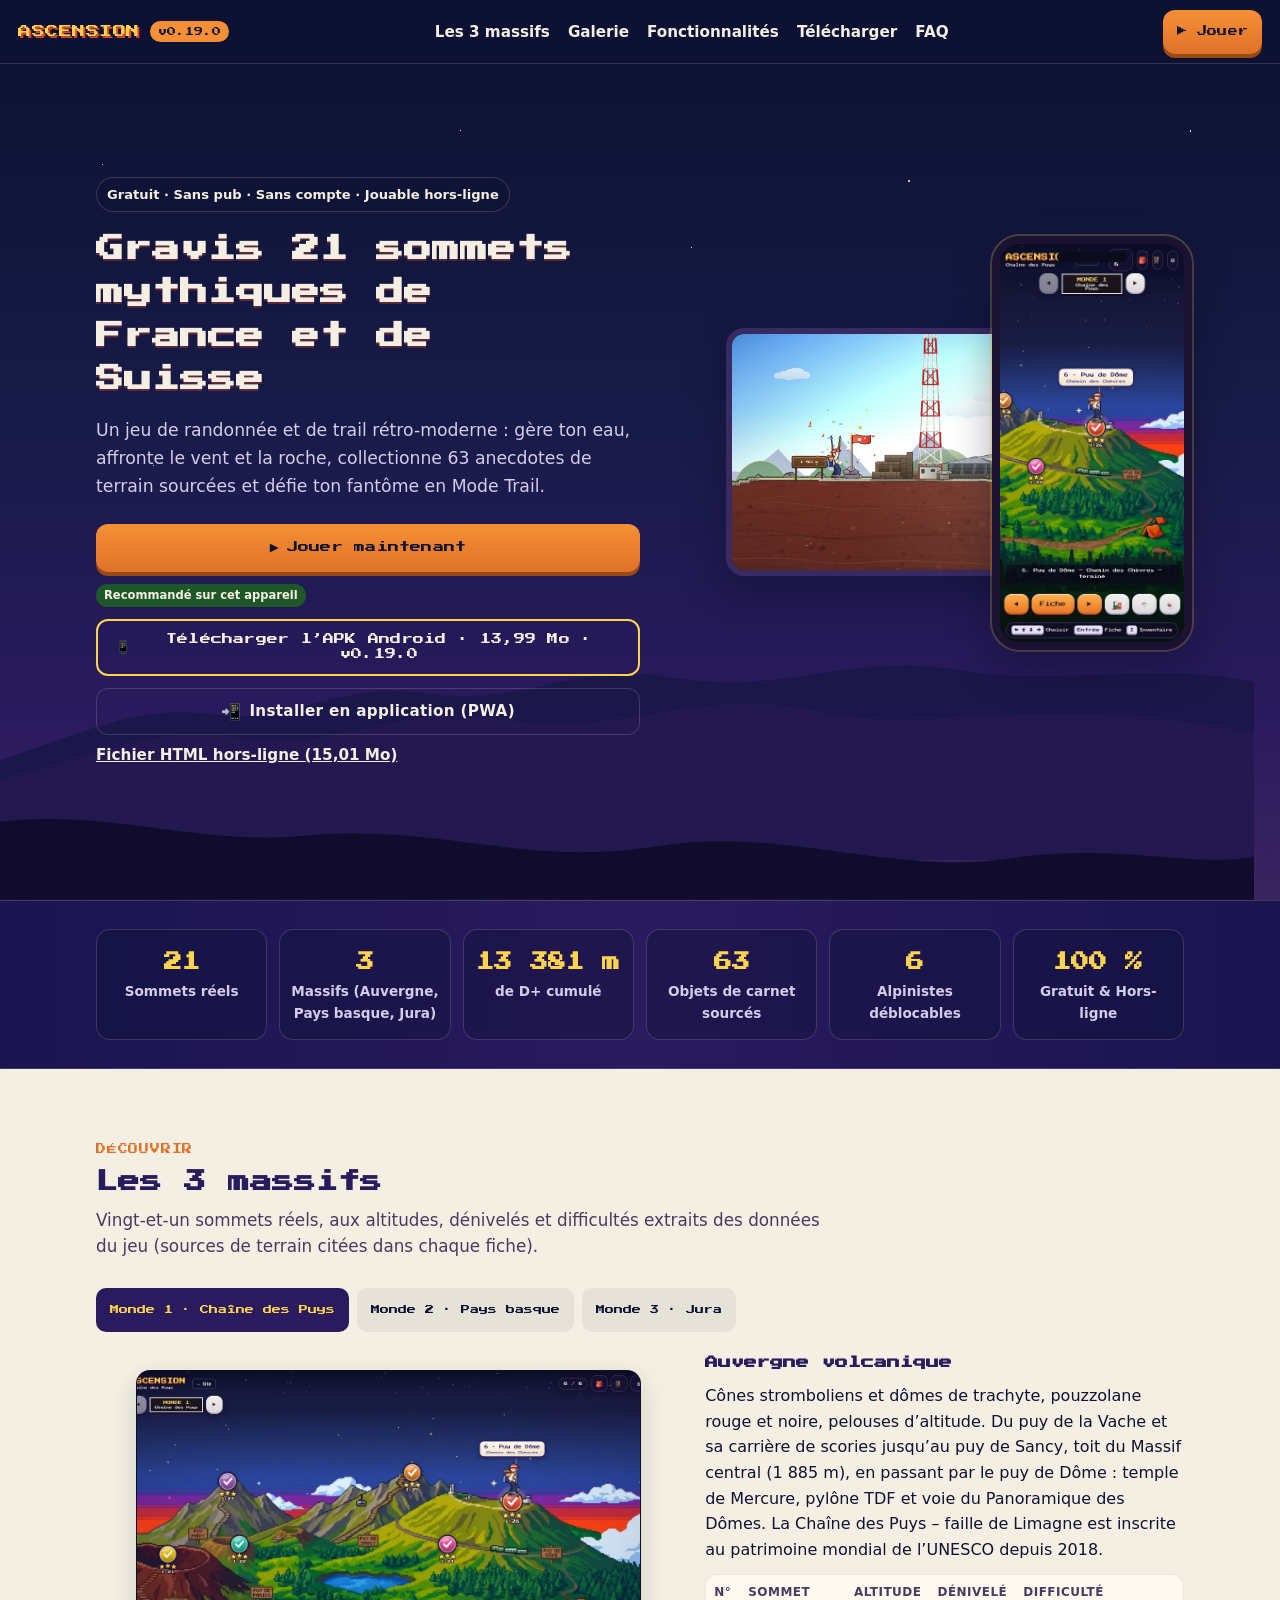
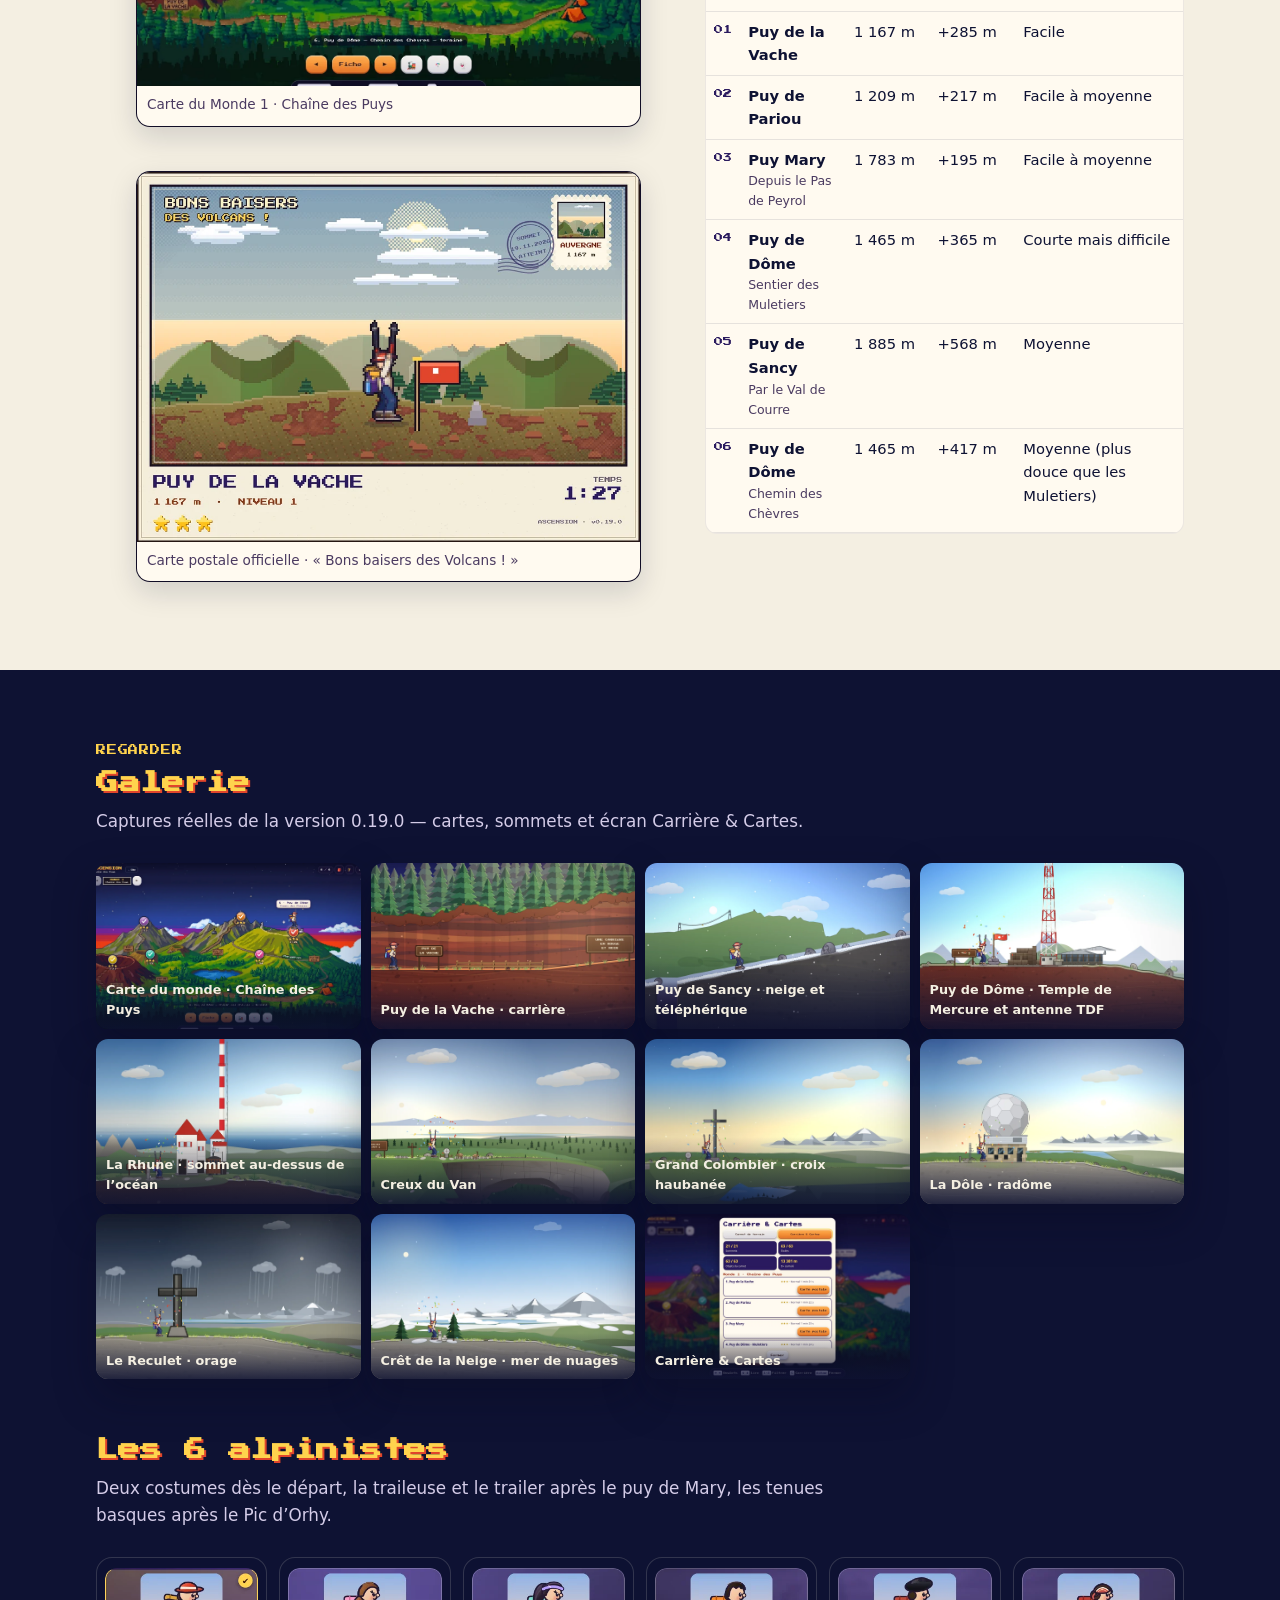
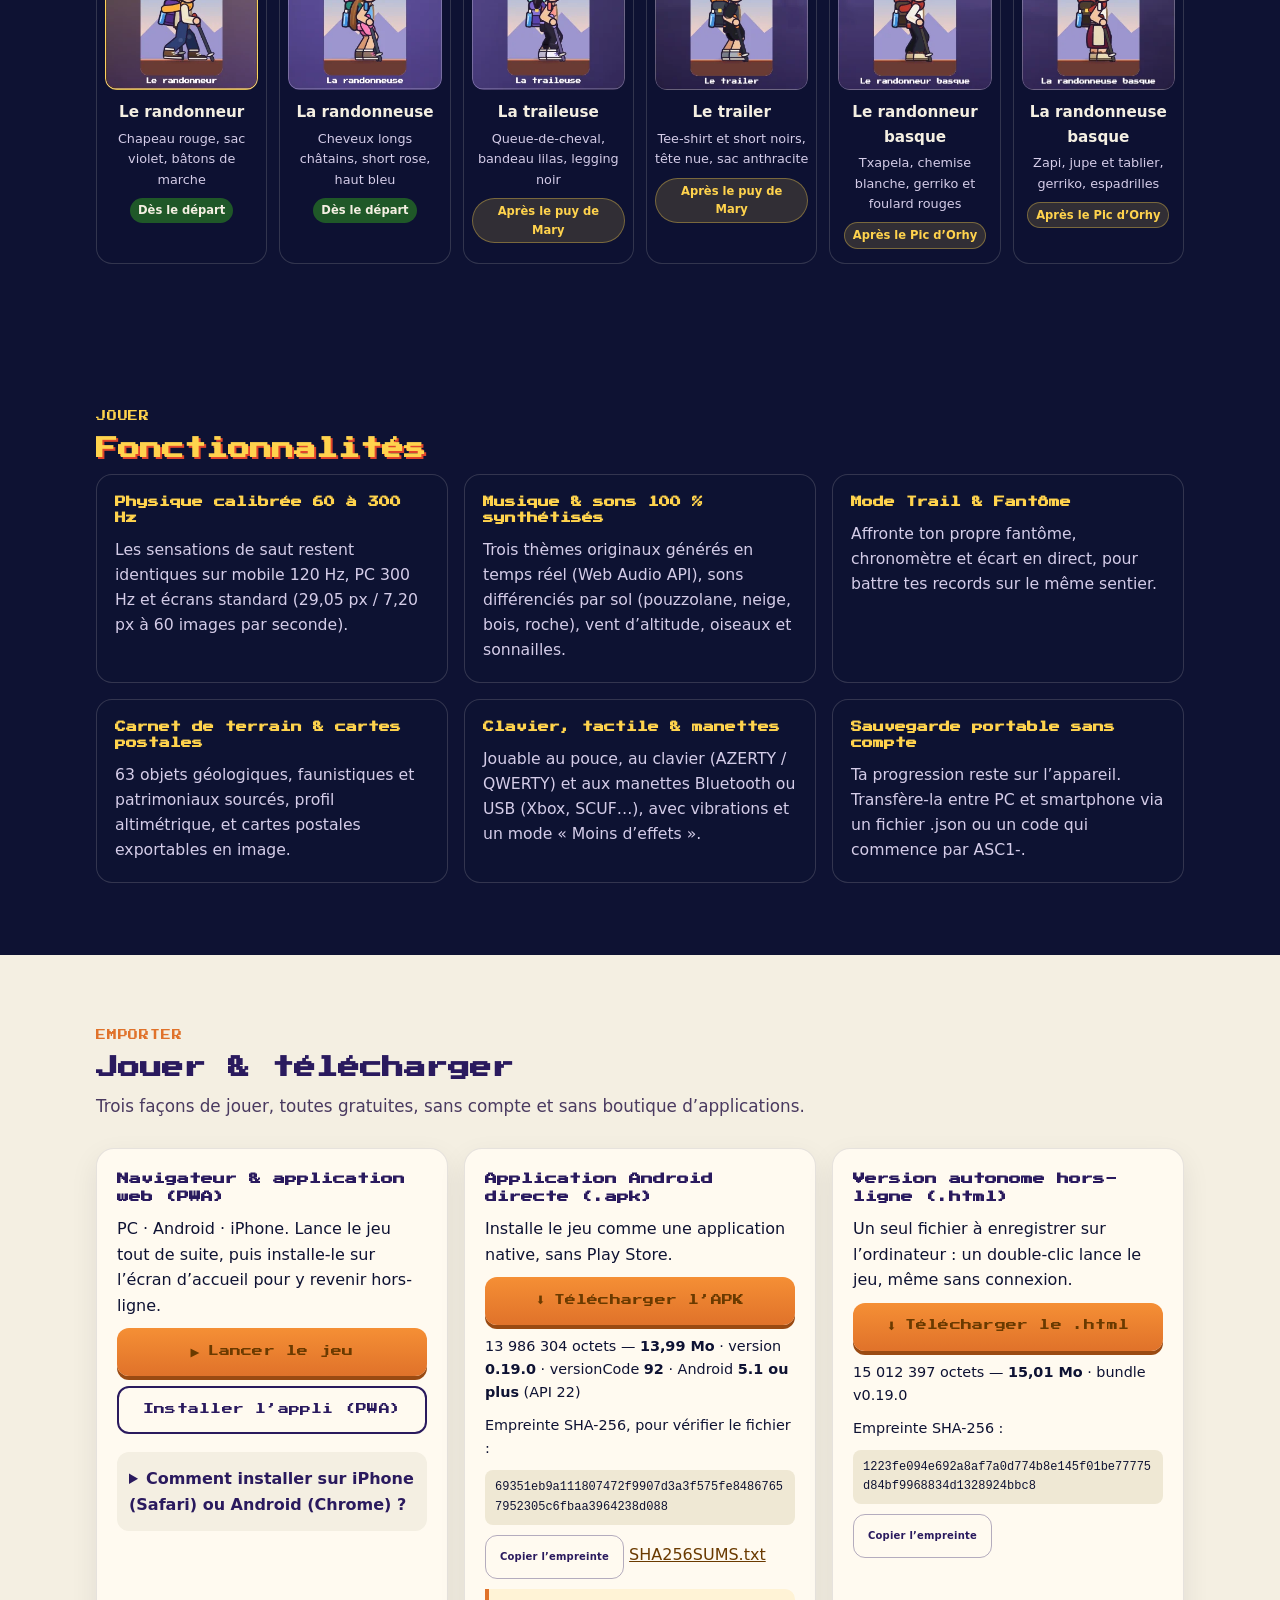
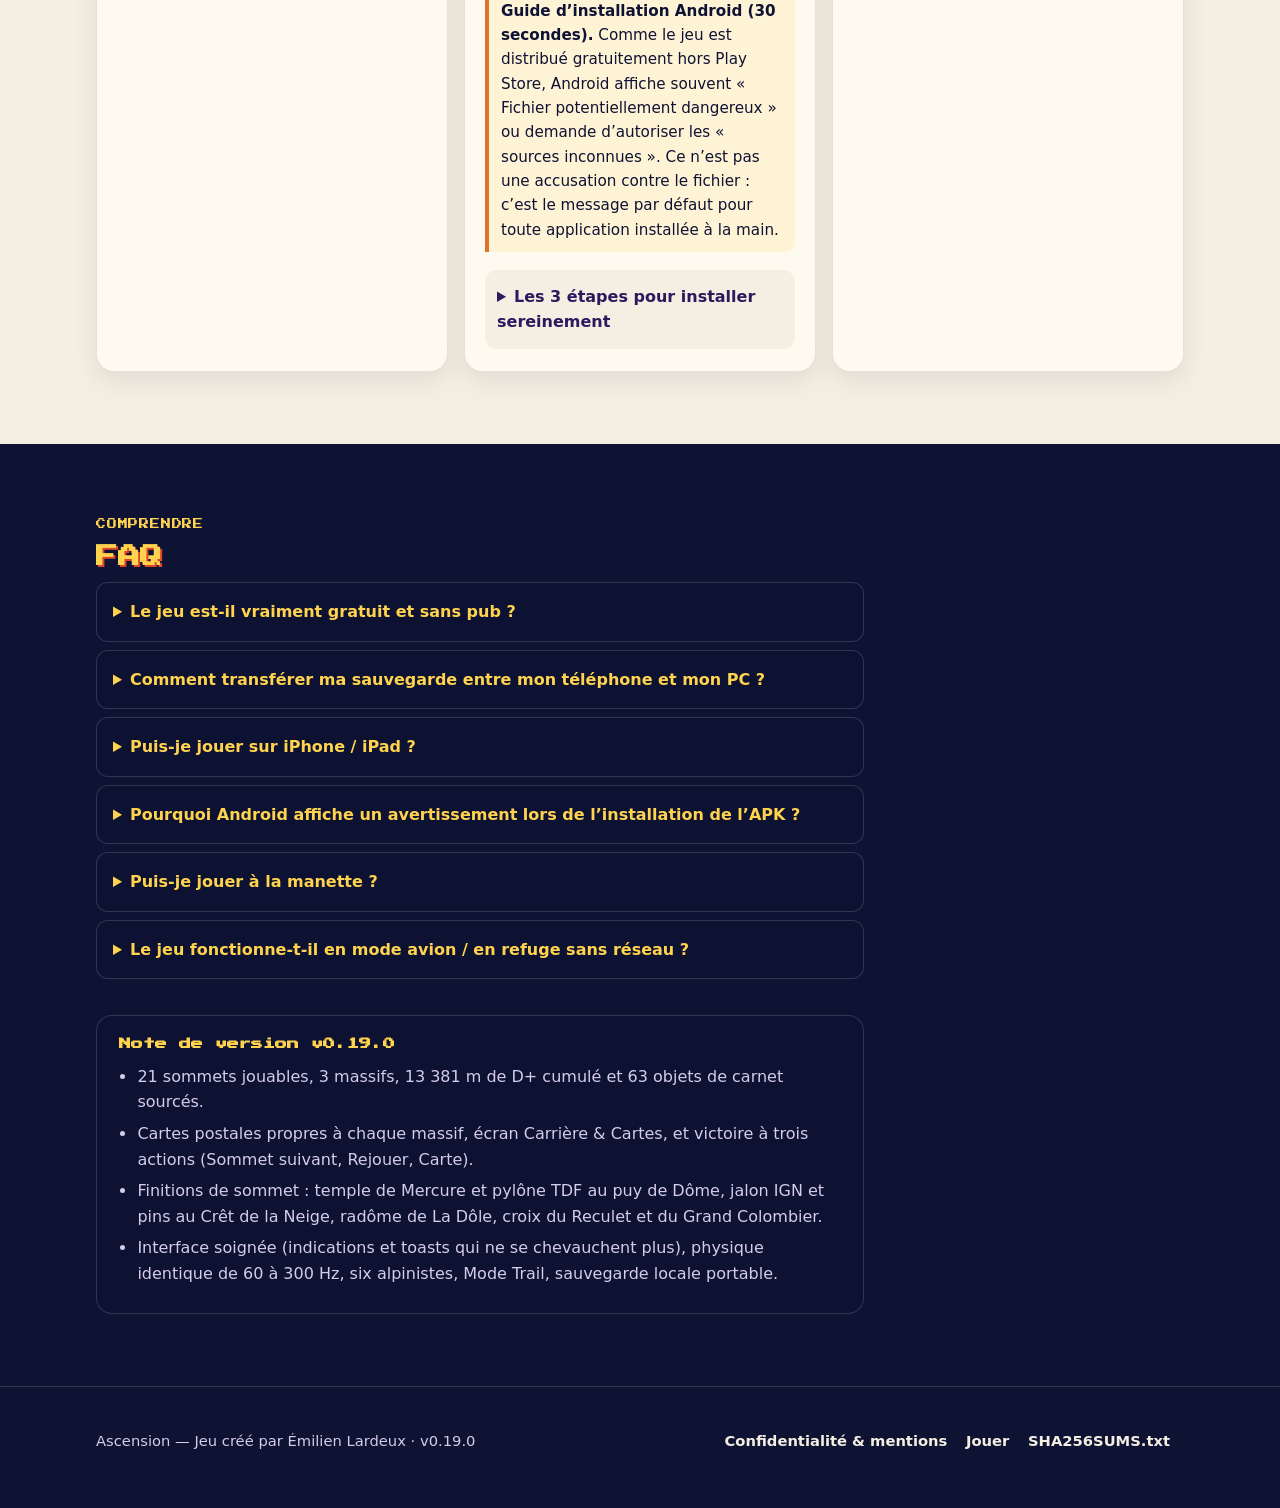
==== index.html @ 5d794a7a "Publication du site officiel d'Ascension v0.19.0. Site statique pour GitHub Pages, avec le jeu jouab" ====
<!DOCTYPE html>
<html lang="fr">
<head>
  <meta charset="utf-8">
  <meta name="viewport" content="width=device-width, initial-scale=1">
  <title>Ascension — Gravis 21 sommets mythiques de France et de Suisse · v0.19.0</title>
  <meta name="description" content="Jeu de randonnée et de trail rétro-moderne, gratuit et sans compte. 21 sommets en Auvergne, au Pays basque et dans le Jura, 63 anecdotes de terrain sourcées. Jouable dans le navigateur, en PWA hors-ligne ou via l’APK Android.">
  <meta name="theme-color" content="#0e1233">
  <meta name="color-scheme" content="dark">
  <link rel="icon" href="./img/icon-192.png" sizes="192x192">
  <link rel="apple-touch-icon" href="./img/apple-touch-icon.png">
  <link rel="manifest" href="./manifest.webmanifest">
  <link rel="canonical" href="https://blood63.github.io/ascension/">
  <link rel="preload" href="./fonts/PressStart2P-Regular.ttf" as="font" type="font/ttf" crossorigin>
  <link rel="stylesheet" href="./css/site.css">
  <meta property="og:type" content="website">
  <meta property="og:title" content="Ascension — 21 sommets mythiques de France et de Suisse">
  <meta property="og:description" content="Jeu de randonnée rétro-moderne, gratuit, sans pub et sans compte. Jouable dans le navigateur, en application hors-ligne ou via l’APK Android.">
  <meta property="og:image" content="https://blood63.github.io/ascension/img/og-cover.png">
  <meta property="og:image:width" content="1200">
  <meta property="og:image:height" content="630">
  <meta property="og:url" content="https://blood63.github.io/ascension/">
  <meta property="og:locale" content="fr_FR">
  <meta name="twitter:card" content="summary_large_image">
  <meta name="twitter:title" content="Ascension — 21 sommets mythiques de France et de Suisse">
  <meta name="twitter:description" content="Jeu de randonnée rétro-moderne, gratuit, sans pub et sans compte.">
  <meta name="twitter:image" content="https://blood63.github.io/ascension/img/og-cover.png">
</head>
<body>
  <a class="skip" href="#contenu">Aller au contenu</a>
  <header class="nav">
    <a class="brand" href="./index.html">
      <span class="brand-logo">ASCENSION</span>
      <span class="ver-pill">v0.19.0</span>
    </a>
    <nav>
      <ul class="nav-links">
        <li><a href="#massifs">Les 3 massifs</a></li>
        <li><a href="#galerie">Galerie</a></li>
        <li><a href="#fonctionnalites">Fonctionnalités</a></li>
        <li><a href="#telecharger">Télécharger</a></li>
        <li><a href="#faq">FAQ</a></li>
      </ul>
    </nav>
    <a class="btn btn-primary btn-sm nav-cta" href="./play/">▶ Jouer</a>
    <button class="nav-toggle" type="button" aria-expanded="false" aria-label="Ouvrir le menu"><span></span></button>
  </header>

  <section class="hero" id="contenu">
    
  <div class="hero-sky" aria-hidden="true">
    <div class="stars"></div>
    <svg class="ridge ridge-far" data-depth="0.12" viewBox="0 0 1200 180" preserveAspectRatio="none" width="1200" height="180"><path fill="currentColor" d="M0,140 C80,120 140,80 220,90 C300,100 340,60 420,70 C520,85 560,40 650,55 C760,75 820,30 930,50 C1020,64 1100,40 1200,60 L1200,180 L0,180 Z"/></svg>
    <svg class="ridge ridge-mid" data-depth="0.22" viewBox="0 0 1200 200" preserveAspectRatio="none" width="1200" height="200"><path fill="currentColor" d="M0,130 C100,110 160,70 250,85 C340,100 400,50 500,68 C600,86 680,36 790,60 C900,84 980,40 1200,80 L1200,200 L0,200 Z"/></svg>
    <svg class="ridge ridge-near" data-depth="0.35" viewBox="0 0 1200 160" preserveAspectRatio="none" width="1200" height="160"><path fill="currentColor" d="M0,90 C120,70 200,110 310,100 C430,88 520,130 640,110 C760,90 860,140 980,120 C1080,108 1140,130 1200,120 L1200,160 L0,160 Z"/></svg>
  </div>
    <div class="wrap">
      <div class="hero-copy">
        <p class="badge-row"><span class="badge">Gratuit · Sans pub · Sans compte · Jouable hors-ligne</span></p>
        <h1>Gravis 21 sommets mythiques de France et de Suisse</h1>
        <p class="sub">Un jeu de randonnée et de trail rétro-moderne : gère ton eau, affronte le vent et la roche, collectionne 63 anecdotes de terrain sourcées et défie ton fantôme en Mode Trail.</p>
        <div class="hero-actions">
          <a class="btn btn-primary" href="./play/"><span class="ico">▶</span> Jouer maintenant</a>
          <p class="rec-line" data-rec="desktop" hidden><span class="rec-badge">Recommandé sur cet appareil</span></p>
          <p class="rec-line" data-rec="ios" hidden><span class="rec-badge">Recommandé sur cet appareil</span></p>
          <a class="btn btn-secondary" href="./downloads/Ascension-v0.19.0.apk"><span class="ico">📱</span> Télécharger l’APK Android · 13,99 Mo · v0.19.0</a>
          <p class="rec-line" data-rec="android" hidden><span class="rec-badge">Recommandé sur cet appareil</span></p>
          <div class="hero-tertiary">
            <button class="btn btn-ghost" type="button" data-install><span class="ico">📲</span> Installer en application (PWA)</button>
            <a href="./downloads/Ascension-v0.19.0-offline.html">Fichier HTML hors-ligne (15,01 Mo)</a>
          </div>
        </div>
      </div>
      <div class="hero-visual">
        <figure class="desk-frame">
          <img src="./img/hero-desktop.webp" width="1280" height="744" alt="Sommet du puy de Dôme dans le jeu : temple de Mercure, pylône TDF et randonneur au drapeau">
        </figure>
        <div class="phone-frame">
          <span class="phone-notch" aria-hidden="true"></span>
          <img src="./img/hero-phone.webp" width="780" height="1688" alt="Carte du Monde 1 sur téléphone, puy de Dôme et Panoramique des Dômes">
        </div>
      </div>
    </div>
  </section>

  <section class="stats" aria-label="Chiffres clés">
    <div class="wrap stats-grid">
      <div class="stat"><b>21</b><span>Sommets réels</span></div>
      <div class="stat"><b>3</b><span>Massifs (Auvergne, Pays basque, Jura)</span></div>
      <div class="stat"><b>13 381 m</b><span>de D+ cumulé</span></div>
      <div class="stat"><b>63</b><span>Objets de carnet sourcés</span></div>
      <div class="stat"><b>6</b><span>Alpinistes déblocables</span></div>
      <div class="stat"><b>100 %</b><span>Gratuit &amp; Hors-ligne</span></div>
    </div>
  </section>

  <section class="section paper" id="massifs">
    <div class="wrap">
      <p class="section-kicker">Découvrir</p>
      <h2>Les 3 massifs</h2>
      <p class="lead">Vingt-et-un sommets réels, aux altitudes, dénivelés et difficultés extraits des données du jeu (sources de terrain citées dans chaque fiche).</p>
      <div data-tabs>
        <div class="tabs" role="tablist" aria-label="Les trois massifs">
          <button class="tab" type="button" role="tab" id="tab-w1" aria-controls="panel-w1" aria-selected="true" tabindex="0">Monde 1 · Chaîne des Puys</button><button class="tab" type="button" role="tab" id="tab-w2" aria-controls="panel-w2" aria-selected="false" tabindex="-1">Monde 2 · Pays basque</button><button class="tab" type="button" role="tab" id="tab-w3" aria-controls="panel-w3" aria-selected="false" tabindex="-1">Monde 3 · Jura</button>
        </div>
        
    <div class="tab-panel" role="tabpanel" id="panel-w1" aria-labelledby="tab-w1">
      <div class="massif">
        <div class="massif-shots">
          <figure class="shot">
            <img src="img/world1-shot.webp" width="1280" height="764" alt="Carte du Monde 1 — Chaîne des Puys, avec le puy de Dôme, le Sancy et le Panoramique des Dômes" loading="eager">
            <figcaption>Carte du Monde 1 · Chaîne des Puys</figcaption>
          </figure>
          <figure class="shot pc">
            <img src="img/pc-w1.webp" width="900" height="662" alt="Carte postale officielle : Bons baisers des Volcans ! — Puy de la Vache, 1 167 m" loading="eager">
            <figcaption>Carte postale officielle · « Bons baisers des Volcans ! »</figcaption>
          </figure>
        </div>
        <div class="massif-copy">
          <h3>Auvergne volcanique</h3>
          <p>Cônes stromboliens et dômes de trachyte, pouzzolane rouge et noire, pelouses d’altitude. Du puy de la Vache et sa carrière de scories jusqu’au puy de Sancy, toit du Massif central (1 885 m), en passant par le puy de Dôme : temple de Mercure, pylône TDF et voie du Panoramique des Dômes. La Chaîne des Puys – faille de Limagne est inscrite au patrimoine mondial de l’UNESCO depuis 2018.</p>
          <div class="table-wrap">
            <table class="summits">
              <thead><tr><th>N°</th><th>Sommet</th><th>Altitude</th><th>Dénivelé</th><th>Difficulté</th></tr></thead>
              <tbody>
                <tr><td class="num">01</td><td><span class="name">Puy de la Vache</span></td><td class="numv">1 167 m</td><td class="numv">+285 m</td><td>Facile</td></tr>
<tr><td class="num">02</td><td><span class="name">Puy de Pariou</span></td><td class="numv">1 209 m</td><td class="numv">+217 m</td><td>Facile à moyenne</td></tr>
<tr><td class="num">03</td><td><span class="name">Puy Mary</span><span class="route">Depuis le Pas de Peyrol</span></td><td class="numv">1 783 m</td><td class="numv">+195 m</td><td>Facile à moyenne</td></tr>
<tr><td class="num">04</td><td><span class="name">Puy de Dôme</span><span class="route">Sentier des Muletiers</span></td><td class="numv">1 465 m</td><td class="numv">+365 m</td><td>Courte mais difficile</td></tr>
<tr><td class="num">05</td><td><span class="name">Puy de Sancy</span><span class="route">Par le Val de Courre</span></td><td class="numv">1 885 m</td><td class="numv">+568 m</td><td>Moyenne</td></tr>
<tr><td class="num">06</td><td><span class="name">Puy de Dôme</span><span class="route">Chemin des Chèvres</span></td><td class="numv">1 465 m</td><td class="numv">+417 m</td><td>Moyenne (plus douce que les Muletiers)</td></tr>
              </tbody>
            </table>
          </div>
        </div>
      </div>
    </div>
    <div class="tab-panel" role="tabpanel" id="panel-w2" aria-labelledby="tab-w2" hidden>
      <div class="massif">
        <div class="massif-shots">
          <figure class="shot">
            <img src="img/world2-shot.webp" width="1280" height="764" alt="Carte du Monde 2 — Pays basque, avec le train à crémaillère de La Rhune" loading="eager">
            <figcaption>Carte du Monde 2 · Pays basque (train de La Rhune)</figcaption>
          </figure>
          <figure class="shot pc">
            <img src="img/pc-w2.webp" width="900" height="662" alt="Carte postale officielle du Pays basque — La Rhune" loading="eager">
            <figcaption>Carte postale officielle · « Bons baisers du Pays basque »</figcaption>
          </figure>
        </div>
        <div class="massif-copy">
          <h3>De l’Ursuya au Txindoki</h3>
          <p>Du dôme herbeux de l’Ursuya (678 m) à la pyramide calcaire du Txindoki (1 342 m). Pottoks, estives de brebis latxa, vautours fauves, et le train à crémaillère de 1924 qui gravit La Rhune au-dessus de l’océan. Après le chemin des Chèvres au puy de Dôme, le voyage en train mène au Pays basque ; après le Txindoki, le parapente ouvre le Jura.</p>
          <div class="table-wrap">
            <table class="summits">
              <thead><tr><th>N°</th><th>Sommet</th><th>Altitude</th><th>Dénivelé</th><th>Difficulté</th></tr></thead>
              <tbody>
                <tr><td class="num">07</td><td><span class="name">Ursuya</span><span class="route">Depuis le quartier Celhay</span></td><td class="numv">678 m</td><td class="numv">+394 m</td><td>Facile</td></tr>
<tr><td class="num">08</td><td><span class="name">Atxuria</span><span class="route">Depuis les Grottes de Sare</span></td><td class="numv">758 m</td><td class="numv">+620 m</td><td>Facile à moyenne</td></tr>
<tr><td class="num">09</td><td><span class="name">Pic d’Orhy</span><span class="route">Voie normale depuis le Port de Larrau</span></td><td class="numv">2 017 m</td><td class="numv">+433 m</td><td>Moyenne</td></tr>
<tr><td class="num">10</td><td><span class="name">La Rhune</span><span class="route">Sentier du train depuis le col de Saint-Ignace</span></td><td class="numv">900 m</td><td class="numv">+736 m</td><td>Difficile</td></tr>
<tr><td class="num">11</td><td><span class="name">Artzamendi</span><span class="route">Voie longue depuis Itxassou / le Pas de Roland</span></td><td class="numv">926 m</td><td class="numv">+850 m</td><td>Difficile (voie longue)</td></tr>
<tr><td class="num">12</td><td><span class="name">Aizkorri</span><span class="route">Voie classique depuis le sanctuaire d’Arantzazu, par Urbía</span></td><td class="numv">1 528 m</td><td class="numv">+938 m</td><td>Difficile</td></tr>
<tr><td class="num">13</td><td><span class="name">Txindoki</span><span class="route">Voie normale depuis Larraitz, par le col d’Egurral</span></td><td class="numv">1 342 m</td><td class="numv">+940 m</td><td>Très difficile</td></tr>
              </tbody>
            </table>
          </div>
        </div>
      </div>
    </div>
    <div class="tab-panel" role="tabpanel" id="panel-w3" aria-labelledby="tab-w3" hidden>
      <div class="massif">
        <div class="massif-shots">
          <figure class="shot">
            <img src="img/world3-shot.webp" width="1280" height="764" alt="Sommet du Crêt de la Neige, mer de nuages et Alpes au loin" loading="eager">
            <figcaption>Crêt de la Neige · mer de nuages et Alpes</figcaption>
          </figure>
          <figure class="shot pc">
            <img src="img/pc-w3.webp" width="900" height="662" alt="Carte postale officielle : Bons baisers du Jura ! — Crêt de la Neige, 1 720 m" loading="eager">
            <figcaption>Carte postale officielle · « Bons baisers du Jura ! »</figcaption>
          </figure>
        </div>
        <div class="massif-copy">
          <h3>Du Poupet au Crêt de la Neige</h3>
          <p>Du Mont Poupet, au-dessus de Salins-les-Bains, jusqu’au Crêt de la Neige (1 720 m), toit usuel du massif. Calcaire, lapiaz et pins à crochets, cirque du Creux du Van, croix haubanée du Grand Colombier, radôme de La Dôle, orages du Reculet, mer de nuages et vue lointaine vers les Alpes.</p>
          <div class="table-wrap">
            <table class="summits">
              <thead><tr><th>N°</th><th>Sommet</th><th>Altitude</th><th>Dénivelé</th><th>Difficulté</th></tr></thead>
              <tbody>
                <tr><td class="num">14</td><td><span class="name">Mont Poupet</span><span class="route">Boucle depuis la Place des Vieilles-Salines, Salins-les-Bains</span></td><td class="numv">851 m</td><td class="numv">+676 m</td><td>Difficile à très difficile</td></tr>
<tr><td class="num">15</td><td><span class="name">Mont d’Or</span><span class="route">Boucle officielle du PNR du Haut-Jura, depuis Les Granges Raguin (Rochejean)</span></td><td class="numv">1 463 m</td><td class="numv">+478 m</td><td>Moyenne (boucle officielle 3 h 45)</td></tr>
<tr><td class="num">16</td><td><span class="name">Creux du Van</span><span class="route">Sentier des 14 contours, de Noiraigue au Soliat</span></td><td class="numv">1 464 m</td><td class="numv">+745 m</td><td>Sportive / assez exigeant (J3L)</td></tr>
<tr><td class="num">17</td><td><span class="name">Grand Colombier</span><span class="route">Aller-retour officiel depuis Culoz, par le GR9 et le belvédère du Fenestrez</span></td><td class="numv">1 534 m</td><td class="numv">+1 300 m</td><td>Très exigeante (fiche officielle, 8 h)</td></tr>
<tr><td class="num">18</td><td><span class="name">La Dôle</span><span class="route">Boucle depuis le parking des Dappes (balisage suisse, losanges jaunes)</span></td><td class="numv">1 677 m</td><td class="numv">+589 m</td><td>Difficile / moyen selon les topos</td></tr>
<tr><td class="num">19</td><td><span class="name">Colomby de Gex</span><span class="route">Depuis le col de la Faucille, par les crêtes</span></td><td class="numv">1 688 m</td><td class="numv">+690 m</td><td>Moyenne à difficile (longueur de crête)</td></tr>
<tr><td class="num">20</td><td><span class="name">Le Reculet</span><span class="route">Crête de la Haute Chaîne (hauts sommets), souvent enchaîné depuis Lélex</span></td><td class="numv">1 718 m</td><td class="numv">+1 095 m</td><td>Très difficile (crête des hauts sommets)</td></tr>
<tr><td class="num">21</td><td><span class="name">Crêt de la Neige</span><span class="route">Depuis Lélex, ou crête des hauts sommets (même famille que le Reculet)</span></td><td class="numv">1 720 m</td><td class="numv">+850 m</td><td>Très difficile (toit du massif / crête)</td></tr>
              </tbody>
            </table>
          </div>
        </div>
      </div>
    </div>
      </div>
    </div>
  </section>

  <section class="section" id="galerie">
    <div class="wrap">
      <p class="section-kicker">Regarder</p>
      <h2>Galerie</h2>
      <p class="lead">Captures réelles de la version 0.19.0 — cartes, sommets et écran Carrière &amp; Cartes.</p>
      <div class="gallery" data-gallery>
        <button type="button" data-full="img/gal-map.webp" data-caption="Carte du monde · Chaîne des Puys"><img src="img/gal-map.webp" width="1280" height="744" alt="Carte du Monde 1 — Chaîne des Puys" loading="eager"><span class="gallery-cap">Carte du monde · Chaîne des Puys</span></button><button type="button" data-full="img/gal-vache.webp" data-caption="Puy de la Vache · carrière"><img src="img/gal-vache.webp" width="1280" height="744" alt="Départ au puy de la Vache, carrière en rouge et noir" loading="eager"><span class="gallery-cap">Puy de la Vache · carrière</span></button><button type="button" data-full="img/gal-sancy.webp" data-caption="Puy de Sancy · neige et téléphérique"><img src="img/gal-sancy.webp" width="1280" height="744" alt="Puy de Sancy sous la neige, téléphérique en arrière-plan" loading="eager"><span class="gallery-cap">Puy de Sancy · neige et téléphérique</span></button><button type="button" data-full="img/gal-dome.webp" data-caption="Puy de Dôme · Temple de Mercure et antenne TDF"><img src="img/gal-dome.webp" width="1280" height="744" alt="Sommet du puy de Dôme : temple de Mercure et pylône TDF" loading="eager"><span class="gallery-cap">Puy de Dôme · Temple de Mercure et antenne TDF</span></button><button type="button" data-full="img/gal-rhune.webp" data-caption="La Rhune · sommet au-dessus de l’océan"><img src="img/gal-rhune.webp" width="1280" height="744" alt="Sommet de La Rhune, face à l’océan" loading="eager"><span class="gallery-cap">La Rhune · sommet au-dessus de l’océan</span></button><button type="button" data-full="img/gal-van.webp" data-caption="Creux du Van"><img src="img/gal-van.webp" width="1280" height="744" alt="Creux du Van, cirque et croix du Soliat" loading="eager"><span class="gallery-cap">Creux du Van</span></button><button type="button" data-full="img/gal-colombier.webp" data-caption="Grand Colombier · croix haubanée"><img src="img/gal-colombier.webp" width="1280" height="744" alt="Grand Colombier, croix haubanée et vue vers les Alpes" loading="eager"><span class="gallery-cap">Grand Colombier · croix haubanée</span></button><button type="button" data-full="img/gal-dole.webp" data-caption="La Dôle · radôme"><img src="img/gal-dole.webp" width="1280" height="744" alt="La Dôle, radôme et Alpes au loin" loading="eager"><span class="gallery-cap">La Dôle · radôme</span></button><button type="button" data-full="img/gal-reculet.webp" data-caption="Le Reculet · orage"><img src="img/gal-reculet.webp" width="1280" height="744" alt="Le Reculet sous l’orage, grande croix de 1892" loading="eager"><span class="gallery-cap">Le Reculet · orage</span></button><button type="button" data-full="img/gal-neige.webp" data-caption="Crêt de la Neige · mer de nuages"><img src="img/gal-neige.webp" width="1280" height="744" alt="Crêt de la Neige, mer de nuages et Mont-Blanc au loin" loading="eager"><span class="gallery-cap">Crêt de la Neige · mer de nuages</span></button><button type="button" data-full="img/gal-career.webp" data-caption="Carrière &amp; Cartes"><img src="img/gal-career.webp" width="1280" height="744" alt="Écran Carrière &amp; Cartes : 21 sommets, 63 étoiles, 13 381 m de D+" loading="eager"><span class="gallery-cap">Carrière &amp; Cartes</span></button>
      </div>

      <h2 style="margin-top:56px">Les 6 alpinistes</h2>
      <p class="lead">Deux costumes dès le départ, la traileuse et le trailer après le puy de Mary, les tenues basques après le Pic d’Orhy.</p>
      <div class="chars">
        <article class="char">
      <img src="img/char-boy.webp" width="280" height="224" alt="Le randonneur, chapeau rouge, sac violet, bâtons de marche" loading="eager">
      <h3>Le randonneur</h3>
      <p>Chapeau rouge, sac violet, bâtons de marche</p>
      <span class="tag tag-free">Dès le départ</span>
    </article><article class="char">
      <img src="img/char-girl.webp" width="280" height="224" alt="La randonneuse, cheveux longs châtains, short rose, haut bleu" loading="eager">
      <h3>La randonneuse</h3>
      <p>Cheveux longs châtains, short rose, haut bleu</p>
      <span class="tag tag-free">Dès le départ</span>
    </article><article class="char">
      <img src="img/char-trail-girl.webp" width="280" height="224" alt="La traileuse, queue-de-cheval, bandeau lilas, legging noir" loading="eager">
      <h3>La traileuse</h3>
      <p>Queue-de-cheval, bandeau lilas, legging noir</p>
      <span class="tag tag-lock">Après le puy de Mary</span>
    </article><article class="char">
      <img src="img/char-trail-boy.webp" width="280" height="224" alt="Le trailer, tee-shirt et short noirs, sac anthracite" loading="eager">
      <h3>Le trailer</h3>
      <p>Tee-shirt et short noirs, tête nue, sac anthracite</p>
      <span class="tag tag-lock">Après le puy de Mary</span>
    </article><article class="char">
      <img src="img/char-basque-boy.webp" width="280" height="224" alt="Le randonneur basque en txapela, chemise blanche et gerriko rouge" loading="eager">
      <h3>Le randonneur basque</h3>
      <p>Txapela, chemise blanche, gerriko et foulard rouges</p>
      <span class="tag tag-lock">Après le Pic d’Orhy</span>
    </article><article class="char">
      <img src="img/char-basque-girl.webp" width="280" height="224" alt="La randonneuse basque en zapi, jupe, tablier et espadrilles" loading="eager">
      <h3>La randonneuse basque</h3>
      <p>Zapi, jupe et tablier, gerriko, espadrilles</p>
      <span class="tag tag-lock">Après le Pic d’Orhy</span>
    </article>
      </div>
    </div>
  </section>

  <section class="section" id="fonctionnalites">
    <div class="wrap">
      <p class="section-kicker">Jouer</p>
      <h2>Fonctionnalités</h2>
      <div class="features">
        <article class="feat">
          <h3>Physique calibrée 60 à 300 Hz</h3>
          <p>Les sensations de saut restent identiques sur mobile 120 Hz, PC 300 Hz et écrans standard (29,05 px / 7,20 px à 60 images par seconde).</p>
        </article>
        <article class="feat">
          <h3>Musique &amp; sons 100 % synthétisés</h3>
          <p>Trois thèmes originaux générés en temps réel (Web Audio API), sons différenciés par sol (pouzzolane, neige, bois, roche), vent d’altitude, oiseaux et sonnailles.</p>
        </article>
        <article class="feat">
          <h3>Mode Trail &amp; Fantôme</h3>
          <p>Affronte ton propre fantôme, chronomètre et écart en direct, pour battre tes records sur le même sentier.</p>
        </article>
        <article class="feat">
          <h3>Carnet de terrain &amp; cartes postales</h3>
          <p>63 objets géologiques, faunistiques et patrimoniaux sourcés, profil altimétrique, et cartes postales exportables en image.</p>
        </article>
        <article class="feat">
          <h3>Clavier, tactile &amp; manettes</h3>
          <p>Jouable au pouce, au clavier (AZERTY / QWERTY) et aux manettes Bluetooth ou USB (Xbox, SCUF…), avec vibrations et un mode « Moins d’effets ».</p>
        </article>
        <article class="feat">
          <h3>Sauvegarde portable sans compte</h3>
          <p>Ta progression reste sur l’appareil. Transfère-la entre PC et smartphone via un fichier .json ou un code qui commence par ASC1-.</p>
        </article>
      </div>
    </div>
  </section>

  <section class="section paper" id="telecharger">
    <div class="wrap">
      <p class="section-kicker">Emporter</p>
      <h2>Jouer &amp; télécharger</h2>
      <p class="lead">Trois façons de jouer, toutes gratuites, sans compte et sans boutique d’applications.</p>
      <div class="dl-grid">
        <article class="dl-card">
          <h3>Navigateur &amp; application web (PWA)</h3>
          <p>PC · Android · iPhone. Lance le jeu tout de suite, puis installe-le sur l’écran d’accueil pour y revenir hors-ligne.</p>
          <a class="btn btn-primary" href="./play/"><span class="ico">▶</span> Lancer le jeu</a>
          <button class="btn btn-secondary" type="button" data-install>Installer l’appli (PWA)</button>
          <details class="guide" id="installGuide">
            <summary>Comment installer sur iPhone (Safari) ou Android (Chrome) ?</summary>
            <ol>
              <li>Ouvre ce site dans Safari (iPhone / iPad) ou Chrome (Android).</li>
              <li>iPhone : bouton Partager, puis « Sur l’écran d’accueil ». Android : menu, puis « Installer l’application » ou « Ajouter à l’écran d’accueil ».</li>
              <li>Confirme. L’icône Ascension apparaît parmi tes applications ; le jeu se lance même sans réseau après une première visite.</li>
            </ol>
          </details>
        </article>

        <article class="dl-card">
          <h3>Application Android directe (.apk)</h3>
          <p>Installe le jeu comme une application native, sans Play Store.</p>
          <a class="btn btn-primary" href="./downloads/Ascension-v0.19.0.apk"><span class="ico">⬇</span> Télécharger l’APK</a>
          <p class="dl-meta">13 986 304 octets — <strong>13,99 Mo</strong> · version <strong>0.19.0</strong> · versionCode <strong>92</strong> · Android <strong>5.1 ou plus</strong> (API 22)</p>
          <p class="dl-meta">Empreinte SHA-256, pour vérifier le fichier :</p>
          <p class="sha" id="shaApk">69351eb9a111807472f9907d3a3f575fe84867657952305c6fbaa3964238d088</p>
          <p><button class="btn btn-ghost btn-sm" type="button" data-copy="69351eb9a111807472f9907d3a3f575fe84867657952305c6fbaa3964238d088">Copier l’empreinte</button>
             <a href="./downloads/SHA256SUMS.txt">SHA256SUMS.txt</a></p>
          <div class="android-note">
            <strong>Guide d’installation Android (30 secondes).</strong>
            Comme le jeu est distribué gratuitement hors Play Store, Android affiche souvent « Fichier potentiellement dangereux » ou demande d’autoriser les « sources inconnues ». Ce n’est pas une accusation contre le fichier : c’est le message par défaut pour toute application installée à la main.
          </div>
          <details class="guide">
            <summary>Les 3 étapes pour installer sereinement</summary>
            <ol>
              <li>Télécharge <code>Ascension-v0.19.0.apk</code> depuis cette page, puis ouvre le fichier depuis la notification ou Téléchargements.</li>
              <li>Si Android le demande, autorise l’installation depuis ce navigateur (Paramètres → « Autoriser cette source »).</li>
              <li>En cas d’avertissement « fichier potentiellement dangereux », choisis d’installer quand même — tu peux auparavant comparer l’empreinte SHA-256 du fichier à celle affichée ici.</li>
            </ol>
          </details>
        </article>

        <article class="dl-card">
          <h3>Version autonome hors-ligne (.html)</h3>
          <p>Un seul fichier à enregistrer sur l’ordinateur : un double-clic lance le jeu, même sans connexion.</p>
          <a class="btn btn-primary" href="./downloads/Ascension-v0.19.0-offline.html"><span class="ico">⬇</span> Télécharger le .html</a>
          <p class="dl-meta">15 012 397 octets — <strong>15,01 Mo</strong> · bundle v0.19.0</p>
          <p class="dl-meta">Empreinte SHA-256 :</p>
          <p class="sha">1223fe094e692a8af7a0d774b8e145f01be77775d84bf9968834d1328924bbc8</p>
          <p><button class="btn btn-ghost btn-sm" type="button" data-copy="1223fe094e692a8af7a0d774b8e145f01be77775d84bf9968834d1328924bbc8">Copier l’empreinte</button></p>
        </article>
      </div>
    </div>
  </section>

  <section class="section" id="faq">
    <div class="wrap">
      <p class="section-kicker">Comprendre</p>
      <h2>FAQ</h2>
      <div class="faq">
        <details>
          <summary>Le jeu est-il vraiment gratuit et sans pub ?</summary>
          <p>Oui. Ascension est gratuit, sans publicité, sans compte et sans achat intégré. Aucune donnée personnelle n’est collectée, transmise ou vendue.</p>
        </details>
        <details>
          <summary>Comment transférer ma sauvegarde entre mon téléphone et mon PC ?</summary>
          <p>Dans les Réglages du jeu, ouvre « Sauvegarde », puis exporte un fichier <code>.json</code> ou copie un code qui commence par <code>ASC1-</code>. Sur l’autre appareil, importe ce fichier ou colle le code. La progression ne quitte l’appareil que si tu l’exportes toi-même.</p>
        </details>
        <details>
          <summary>Puis-je jouer sur iPhone / iPad ?</summary>
          <p>Oui, dans Safari (et la plupart des navigateurs iOS). Tu peux aussi ajouter le site à l’écran d’accueil : le jeu s’ouvre comme une application et reste jouable hors-ligne après une première visite.</p>
        </details>
        <details>
          <summary>Pourquoi Android affiche un avertissement lors de l’installation de l’APK ?</summary>
          <p>Android prévient par défaut dès qu’une application n’est pas installée depuis le Play Store. Le jeu est distribué ici, gratuitement, avec son empreinte SHA-256. Le message « fichier potentiellement dangereux » ou « sources inconnues » est donc attendu : ce n’est pas une alerte ciblée contre Ascension.</p>
        </details>
        <details>
          <summary>Puis-je jouer à la manette ?</summary>
          <p>Oui. Les manettes Bluetooth ou USB (Xbox, SCUF et compatibles) sont reconnues, avec vibrations réglables. Le jeu se joue aussi au clavier (AZERTY ou QWERTY) et au pouce sur écran tactile.</p>
        </details>
        <details>
          <summary>Le jeu fonctionne-t-il en mode avion / en refuge sans réseau ?</summary>
          <p>Oui. L’APK et le fichier HTML unique fonctionnent entièrement hors-ligne. La version navigateur / PWA, une fois visitée ou installée, reste jouable sans réseau grâce au cache (le premier chargement demande encore une connexion).</p>
        </details>
      </div>

      <aside class="notes">
        <h3>Note de version v0.19.0</h3>
        <ul>
          <li>21 sommets jouables, 3 massifs, 13 381 m de D+ cumulé et 63 objets de carnet sourcés.</li>
          <li>Cartes postales propres à chaque massif, écran Carrière &amp; Cartes, et victoire à trois actions (Sommet suivant, Rejouer, Carte).</li>
          <li>Finitions de sommet : temple de Mercure et pylône TDF au puy de Dôme, jalon IGN et pins au Crêt de la Neige, radôme de La Dôle, croix du Reculet et du Grand Colombier.</li>
          <li>Interface soignée (indications et toasts qui ne se chevauchent plus), physique identique de 60 à 300 Hz, six alpinistes, Mode Trail, sauvegarde locale portable.</li>
        </ul>
      </aside>
    </div>
  </section>

  <footer class="footer">
    <div class="wrap">
      <p class="legal">Ascension — Jeu créé par Émilien Lardeux · v0.19.0</p>
      <p>
        <a href="./privacy.html">Confidentialité &amp; mentions</a>
        <a href="./play/">Jouer</a>
        <a href="./downloads/SHA256SUMS.txt">SHA256SUMS.txt</a>
      </p>
    </div>
  </footer>

  <div id="lightbox" class="lb" hidden role="dialog" aria-modal="true" aria-label="Aperçu de la galerie">
    <button class="lb-close" type="button" id="lbClose" aria-label="Fermer">×</button>
    <button class="lb-prev" type="button" id="lbPrev" aria-label="Image précédente">‹</button>
    <img id="lbImg" src="./img/gal-map.webp" width="1280" height="744" alt="">
    <button class="lb-next" type="button" id="lbNext" aria-label="Image suivante">›</button>
    <p class="lb-cap" id="lbCap"></p>
  </div>

  <script src="./js/site.js"></script>
</body>
</html>
---- css/site.css ----
/* Ascension — site officiel v0.19.0
   Palette et typo alignées sur le jeu. Chemins relatifs. 0 dépendance externe. */

@font-face{
  font-family:"Press Start 2P";
  src:url("../fonts/PressStart2P-Regular.ttf") format("truetype");
  font-weight:400;
  font-style:normal;
  font-display:swap;
}

:root{
  --night:#0e1233;
  --violet:#2a1a5e;
  --paper:#f4efe2;
  --paper2:#fffaf0;
  --gold:#ffd34d;
  --orange:#f58f35;
  --orange-dk:#e0722a;
  --red:#e0452b;
  --green:#1f5828;          /* AA/AAA sur papier ; plus sombre que #3a7d44 */
  --green-soft:#3a7d44;     /* décoratif uniquement, pas de texte */
  --ink:#0e1233;
  --muted:#d4cce8;          /* 11.8:1 sur nuit */
  --muted-paper:#4a3a60;    /* 8.86:1 sur papier */
  --line:rgba(244,239,226,.16);
  --px:"Press Start 2P", ui-monospace, monospace;
  --body:system-ui,-apple-system,"Segoe UI",Roboto,sans-serif;
  --radius:16px;
  --nav-h:64px;
  --shadow:0 18px 40px rgba(8,10,28,.35);
  --max:1120px;
}

*,*::before,*::after{box-sizing:border-box}
html{scroll-behavior:smooth;scroll-padding-top:var(--nav-h)}
@media (prefers-reduced-motion:reduce){
  html{scroll-behavior:auto}
  *,*::before,*::after{
    animation-duration:.01ms !important;
    animation-iteration-count:1 !important;
    transition-duration:.01ms !important;
    scroll-behavior:auto !important;
  }
  .hero-sky .ridge, .stars{transform:none !important}
}
html,body{margin:0;padding:0;background:var(--night);color:var(--paper);font-family:var(--body);line-height:1.6}
img,svg,video{max-width:100%;height:auto;display:block}
button,input,a{font:inherit}
a{color:var(--gold)}
a:hover{color:#ffe9a0}
:focus-visible{outline:3px solid var(--gold);outline-offset:3px}
.skip{position:absolute;left:12px;top:-200px;background:var(--gold);color:var(--ink);padding:.6rem 1rem;z-index:200;border-radius:8px;font-weight:700;text-decoration:none}
.skip:focus{top:12px}

/* ----- Nav ----- */
.nav{position:sticky;top:0;z-index:80;height:var(--nav-h);display:flex;align-items:center;justify-content:space-between;gap:12px;padding:0 18px;background:rgba(14,18,51,.92);backdrop-filter:blur(10px);border-bottom:1px solid var(--line)}
.brand{display:flex;align-items:center;gap:10px;text-decoration:none;color:var(--gold);flex:0 0 auto}
.brand-logo{font-family:var(--px);font-size:13px;letter-spacing:.04em;line-height:1;text-shadow:2px 2px 0 var(--red)}
.ver-pill{font-family:var(--px);font-size:9px;line-height:1.3;padding:5px 8px 4px;border-radius:999px;background:var(--orange);color:var(--ink)}
.nav-links{display:flex;align-items:center;gap:4px 18px;list-style:none;margin:0;padding:0}
.nav-links a{color:var(--paper);text-decoration:none;font-weight:600;font-size:.95rem;padding:6px 0}
.nav-links a:hover{color:var(--gold)}
.nav-cta{flex:0 0 auto;margin-left:8px}
.nav-toggle{display:none;background:transparent;border:1px solid var(--line);color:var(--paper);width:44px;height:44px;border-radius:10px;cursor:pointer;padding:0}
.nav-toggle span,.nav-toggle span::before,.nav-toggle span::after{display:block;width:18px;height:2px;background:var(--paper);margin:0 auto;position:relative;border-radius:1px}
.nav-toggle span::before,.nav-toggle span::after{content:"";position:absolute;left:0}
.nav-toggle span::before{top:-6px}
.nav-toggle span::after{top:6px}
.btn{display:inline-flex;align-items:center;justify-content:center;gap:.5rem;min-height:48px;padding:12px 18px;border-radius:12px;border:0;text-decoration:none;cursor:pointer;font-family:var(--px);font-size:11px;line-height:1.35;letter-spacing:.02em;text-align:center}
.btn-primary{background:linear-gradient(#f58f35,#e0722a);color:var(--ink);box-shadow:0 4px 0 #9a4a12}
.btn-primary:hover{filter:brightness(1.05);color:var(--ink)}
.btn-secondary{background:transparent;color:var(--paper);border:2px solid var(--gold)}
.btn-secondary:hover{background:rgba(255,211,77,.12);color:var(--gold)}
.btn-ghost{background:transparent;color:var(--paper);border:1px solid var(--line);font-family:var(--body);font-size:.95rem;font-weight:700;min-height:44px}
.btn-ghost:hover{border-color:var(--gold);color:var(--gold)}
.btn-sm{min-height:44px;padding:10px 14px;font-size:10px}
.btn[disabled]{opacity:.6;cursor:not-allowed}

@media (max-width:860px){
  .nav-toggle{display:inline-flex;align-items:center;justify-content:center;order:3}
  .nav-cta{order:2}
  .brand{order:1;margin-right:auto}
  .nav-links{display:none;position:absolute;top:var(--nav-h);left:0;right:0;flex-direction:column;align-items:stretch;background:rgba(14,18,51,.98);padding:12px 16px 20px;border-bottom:1px solid var(--line);gap:0}
  .nav.is-open .nav-links{display:flex}
  .nav-links a{padding:12px 8px;border-bottom:1px solid var(--line)}
}

/* ----- Layout ----- */
.wrap{width:100%;max-width:var(--max);margin:0 auto;padding:0 16px;box-sizing:border-box;min-width:0}
.section{padding:72px 0}
.section-kicker{font-family:var(--px);font-size:10px;color:var(--gold);letter-spacing:.08em;margin:0 0 10px;text-transform:uppercase}
.section h2{font-family:var(--px);font-size:clamp(16px,2.2vw,22px);line-height:1.45;color:var(--gold);margin:0 0 8px;text-shadow:2px 2px 0 var(--red)}
.lead{max-width:46rem;color:var(--muted);margin:0 0 28px;font-size:1.05rem}
.paper{background:var(--paper);color:var(--ink)}
.paper .section-kicker{color:var(--orange-dk)}
.paper h2{color:var(--violet);text-shadow:none}
.paper .lead{color:var(--muted-paper)}
.paper a{color:#6a3a00}

/* ----- Hero ----- */
.hero{position:relative;overflow:hidden;padding:36px 0 56px;min-height:calc(100svh - var(--nav-h));display:flex;align-items:center}
.hero-sky{position:absolute;inset:0;z-index:0;pointer-events:none;background:linear-gradient(180deg,#0e1233 0%,#171b48 42%,#2a1a5e 78%,#3a2460 100%)}
.stars{position:absolute;inset:0;background-image:
  radial-gradient(1px 1px at 8% 12%, #fff 60%, transparent 61%),
  radial-gradient(1.5px 1.5px at 22% 28%, #ffe9a0 60%, transparent 61%),
  radial-gradient(1px 1px at 36% 8%, #fff 60%, transparent 61%),
  radial-gradient(1px 1px at 54% 22%, #fff 60%, transparent 61%),
  radial-gradient(1.5px 1.5px at 71% 14%, #ffe9a0 60%, transparent 61%),
  radial-gradient(1px 1px at 88% 30%, #fff 60%, transparent 61%),
  radial-gradient(1px 1px at 12% 48%, #fff 60%, transparent 61%),
  radial-gradient(1px 1px at 62% 44%, #fff 60%, transparent 61%),
  radial-gradient(1.2px 1.2px at 93% 8%, #fff 60%, transparent 61%);
  opacity:.85}
.ridge{position:absolute;left:-2%;width:104%;height:auto;bottom:0}
.ridge-far{bottom:90px;color:#1a1748;opacity:.9}
.ridge-mid{bottom:40px;color:#241850}
.ridge-near{bottom:0;color:#120c2c}
.hero .wrap{position:relative;z-index:1;display:grid;grid-template-columns:1.05fr .95fr;gap:40px;align-items:center}
.badge-row{display:flex;flex-wrap:wrap;gap:8px;margin:0 0 16px}
.badge{display:inline-block;padding:6px 10px;border-radius:999px;border:1px solid var(--line);background:rgba(14,18,51,.45);font-size:.82rem;font-weight:600;color:var(--paper)}
.hero h1{font-family:var(--px);font-size:clamp(15px,2.4vw,28px);line-height:1.55;color:var(--paper);margin:0 0 16px;text-shadow:0 2px 0 rgba(224,69,43,.35);max-width:18ch}
.hero .sub{font-size:1.08rem;color:var(--muted);margin:0 0 24px;max-width:38rem}
.hero-actions{display:flex;flex-direction:column;align-items:flex-start;gap:12px;max-width:34rem}
.hero-actions .btn{width:100%}
.rec-badge{display:inline-block;margin-left:8px;padding:2px 8px;border-radius:999px;background:var(--green);color:var(--paper);font-family:var(--body);font-size:.72rem;font-weight:700;vertical-align:middle;letter-spacing:0}
.hero-tertiary{display:flex;flex-wrap:wrap;gap:8px 16px;align-items:center;font-size:.95rem}
.hero-tertiary a{color:var(--paper);font-weight:600}
.hero-visual{position:relative;min-height:320px}
.desk-frame{background:#1a1238;border:6px solid #3a2a62;border-radius:18px;box-shadow:var(--shadow);overflow:hidden}
.desk-frame img{width:100%;height:auto;aspect-ratio:1280/744;object-fit:cover;object-position:center 40%}
.phone-frame{position:absolute;right:-8px;bottom:-18px;width:min(42%,200px);background:#0a0c1c;border:8px solid #1a1230;border-radius:28px;box-shadow:var(--shadow),0 0 0 2px rgba(255,211,77,.25);overflow:hidden}
.phone-frame img{width:100%;aspect-ratio:390/844;object-fit:cover;object-position:center 30%}
.phone-notch{position:absolute;top:8px;left:50%;transform:translateX(-50%);width:38%;height:10px;background:#0a0c1c;border-radius:8px;z-index:2}

@media (max-width:900px){
  .hero{min-height:0;padding:28px 0 40px}
  .hero .wrap{grid-template-columns:1fr;gap:28px}
  .hero-visual{min-height:0;max-width:560px;margin:0 auto}
  .phone-frame{width:min(38%,170px);right:8px;bottom:-12px}
}
@media (max-width:420px){
  .hero h1{font-size:15px;max-width:none}
  .phone-frame{width:120px;right:0}
}

/* ----- Stats ribbon ----- */
.stats{background:linear-gradient(90deg,#1a1450,#2a1a5e 50%,#1a1450);border-block:1px solid var(--line);padding:28px 0}
.stats-grid{display:grid;grid-template-columns:repeat(6,1fr);gap:12px}
.stat{text-align:center;padding:14px 8px;border-radius:14px;background:rgba(14,18,51,.35);border:1px solid var(--line)}
.stat b{display:block;font-family:var(--px);font-size:clamp(13px,1.6vw,18px);line-height:1.4;color:var(--gold);padding:6px 2px 6px;white-space:nowrap}
.stat span{display:block;font-size:.85rem;color:var(--muted);font-weight:600}
@media (max-width:900px){ .stats-grid{grid-template-columns:repeat(3,1fr)} }
@media (max-width:420px){ .stats-grid{grid-template-columns:repeat(2,1fr)} .stat b{font-size:16px} }

/* ----- Massifs ----- */
.tabs{display:flex;flex-wrap:wrap;gap:8px;margin:0 0 22px}
.tab{appearance:none;border:2px solid transparent;background:rgba(14,18,51,.06);color:var(--ink);font-family:var(--px);font-size:9px;line-height:1.4;padding:10px 12px;border-radius:10px;cursor:pointer;min-height:44px}
.paper .tab[aria-selected="true"]{background:var(--violet);color:var(--gold);border-color:var(--violet)}
.tab:hover{border-color:var(--violet)}
.tab-panel[hidden]{display:none}
.massif,.massif-shots,.massif-copy,.table-wrap,.shot{min-width:0;max-width:100%}
.massif{display:grid;grid-template-columns:1.1fr .9fr;gap:24px;align-items:start}
.massif-shots{display:grid;gap:12px}
.shot{border-radius:14px;overflow:hidden;box-shadow:0 10px 28px rgba(14,18,51,.15);background:#120c24;border:1px solid rgba(14,18,51,.12)}
.shot img{width:100%;aspect-ratio:16/10;object-fit:cover;object-position:center}
.shot.pc img{aspect-ratio:900/662;object-fit:contain;background:var(--paper2)}
.shot figcaption{font-size:.85rem;color:var(--muted-paper);padding:8px 10px 10px;background:var(--paper2)}
.massif-copy h3{font-family:var(--px);font-size:13px;line-height:1.45;margin:0 0 10px;color:var(--violet)}
.massif-copy p{margin:0 0 12px;color:var(--ink)}
.summits{width:100%;border-collapse:collapse;font-size:.92rem}
.summits th,.summits td{text-align:left;padding:8px 8px;border-bottom:1px solid rgba(14,18,51,.1);vertical-align:top}
.summits th{font-size:.75rem;text-transform:uppercase;letter-spacing:.04em;color:var(--muted-paper)}
.summits td.num{font-family:var(--px);font-size:9px;color:var(--violet);width:2.4em;padding-top:11px}
.summits .name{font-weight:700;color:var(--ink)}
.summits .route{display:block;font-weight:500;color:var(--muted-paper);font-size:.85em}
.summits .numv{white-space:nowrap}
.table-wrap{overflow-x:auto;margin-top:8px;border-radius:12px;background:var(--paper2);border:1px solid rgba(14,18,51,.08)}
@media (max-width:800px){
  .massif{grid-template-columns:1fr}
  .tab{font-size:8px;padding:10px 8px}
}

/* ----- Gallery ----- */
.gallery{display:grid;grid-template-columns:repeat(4,1fr);gap:10px}
.gallery button{appearance:none;border:0;padding:0;background:transparent;cursor:pointer;border-radius:12px;overflow:hidden;position:relative;box-shadow:var(--shadow)}
.gallery button img{width:100%;aspect-ratio:16/10;object-fit:cover}
.gallery button:hover img,.gallery button:focus-visible img{transform:scale(1.03);transition:transform .35s ease}
.gallery button figcaption,.gallery-cap{position:absolute;left:0;right:0;bottom:0;padding:18px 10px 8px;background:linear-gradient(transparent,rgba(14,18,51,.85));color:var(--paper);font-size:.8rem;font-weight:600;text-align:left}
@media (max-width:900px){ .gallery{grid-template-columns:repeat(2,1fr)} }
@media (max-width:420px){ .gallery{grid-template-columns:1fr 1fr;gap:8px} }

/* lightbox */
.lb{position:fixed;inset:0;z-index:120;background:rgba(8,10,28,.92);display:flex;flex-direction:column;align-items:center;justify-content:center;padding:16px}
.lb[hidden]{display:none}
.lb img{max-width:min(1200px,100%);max-height:calc(100svh - 120px);width:auto;height:auto;border-radius:12px;box-shadow:var(--shadow)}
.lb-cap{color:var(--paper);margin:10px 0 0;font-weight:600}
.lb-close,.lb-prev,.lb-next{position:absolute;background:rgba(14,18,51,.8);color:var(--paper);border:1px solid var(--line);width:48px;height:48px;border-radius:50%;cursor:pointer;font-size:1.4rem}
.lb-close{top:16px;right:16px}
.lb-prev{left:12px;top:50%;transform:translateY(-50%)}
.lb-next{right:12px;top:50%;transform:translateY(-50%)}

/* ----- Characters ----- */
.chars{display:grid;grid-template-columns:repeat(6,1fr);gap:12px;margin-top:28px}
.char{background:rgba(14,18,51,.35);border:1px solid var(--line);border-radius:16px;padding:10px 8px 14px;text-align:center}
.char img{width:100%;max-width:180px;margin:0 auto;border-radius:12px;background:#1a1450}
.char h3{font-size:.95rem;margin:10px 0 4px;color:var(--paper)}
.char p{margin:0;font-size:.8rem;color:var(--muted)}
.char .tag{display:inline-block;margin-top:8px;padding:3px 8px;border-radius:999px;font-size:.72rem;font-weight:700}
.tag-free{background:var(--green);color:var(--paper)}
.tag-lock{background:rgba(255,211,77,.15);color:var(--gold);border:1px solid rgba(255,211,77,.35)}
@media (max-width:900px){ .chars{grid-template-columns:repeat(3,1fr)} }
@media (max-width:520px){ .chars{grid-template-columns:repeat(2,1fr)} }

/* ----- Features ----- */
.features{display:grid;grid-template-columns:repeat(3,1fr);gap:16px}
.feat{background:rgba(14,18,51,.28);border:1px solid var(--line);border-radius:16px;padding:20px 18px;min-height:100%}
.feat h3{font-family:var(--px);font-size:11px;line-height:1.45;color:var(--gold);margin:0 0 10px}
.feat p{margin:0;color:var(--muted);font-size:.98rem}
@media (max-width:900px){ .features{grid-template-columns:1fr 1fr} }
@media (max-width:560px){ .features{grid-template-columns:1fr} }

/* ----- Download cards ----- */
.dl-grid{display:grid;grid-template-columns:repeat(3,1fr);gap:16px;align-items:stretch}
.dl-card{background:var(--paper2);border-radius:18px;padding:22px 20px;border:1px solid rgba(14,18,51,.1);box-shadow:0 10px 28px rgba(14,18,51,.08);display:flex;flex-direction:column;gap:10px}
.dl-card h3{font-family:var(--px);font-size:12px;line-height:1.45;margin:0;color:var(--violet)}
.dl-card p{margin:0;color:var(--ink)}
.dl-meta{font-size:.9rem;color:var(--muted-paper)}
.sha{font-family:ui-monospace,Menlo,Consolas,monospace;font-size:.75rem;word-break:break-all;background:#efe8d4;padding:8px 10px;border-radius:8px;color:var(--ink)}
.guide{margin-top:8px;background:var(--paper);border-radius:12px;padding:4px 12px}
.guide summary{cursor:pointer;font-weight:700;padding:10px 0;color:var(--violet)}
.guide ol{margin:0 0 12px 1.2rem;padding:0;color:var(--ink)}
.android-note{background:#fff3d6;border-left:4px solid var(--orange-dk);padding:10px 12px;border-radius:0 10px 10px 0;color:var(--ink);font-size:.95rem}
@media (max-width:900px){ .dl-grid{grid-template-columns:1fr} }

/* ----- FAQ / notes ----- */
.faq{display:grid;gap:8px;max-width:48rem}
.faq details{background:rgba(14,18,51,.28);border:1px solid var(--line);border-radius:12px;padding:4px 16px}
.faq summary{cursor:pointer;font-weight:700;padding:12px 0;color:var(--gold)}
.faq details p{margin:0 16px 14px 0;color:var(--muted)}
.notes{margin-top:36px;background:rgba(14,18,51,.28);border-radius:16px;padding:20px 22px;border:1px solid var(--line);max-width:48rem}
.notes h3{font-family:var(--px);font-size:12px;line-height:1.45;color:var(--gold);margin:0 0 10px}
.notes ul{margin:0;padding:0 0 0 1.15rem;color:var(--muted)}
.notes li{margin:0 0 6px}

/* ----- Footer ----- */
.footer{border-top:1px solid var(--line);padding:28px 0 40px;color:var(--muted);font-size:.92rem}
.footer .wrap{display:flex;flex-wrap:wrap;gap:12px 24px;justify-content:space-between;align-items:center}
.footer a{color:var(--paper);font-weight:600;text-decoration:none;margin-right:14px}
.footer a:hover{color:var(--gold)}
.footer .legal{margin:0}

/* ----- Privacy page ----- */
.prose{max-width:42rem;margin:0 auto;padding:40px 0 72px}
.prose h1{font-family:var(--px);font-size:clamp(16px,2vw,22px);line-height:1.5;color:var(--gold);text-shadow:2px 2px 0 var(--red)}
.prose .meta{color:var(--muted)}
.prose h2{font-size:1.15rem;color:var(--gold);margin-top:2rem}
.prose p,.prose li{color:var(--muted)}

/* Boutons sur fond papier : contrastes AA (texte foncé, pas or sur crème) */
.paper .btn-secondary{background:transparent;color:var(--violet);border:2px solid var(--violet)}
.paper .btn-secondary:hover{background:var(--violet);color:var(--gold)}
.paper .btn-ghost{background:transparent;color:var(--violet);border:1px solid rgba(42,26,94,.35)}
.paper .btn-ghost:hover{border-color:var(--violet);color:var(--violet);background:rgba(42,26,94,.06)}
.rec-line{margin:0;font-size:.85rem;font-weight:700;color:var(--gold)}
.rec-line .rec-badge{margin-left:0}
.ico{font-family:var(--body);font-size:1.05em;line-height:1}

/* Nav compacte sur petit écran */
@media (max-width:860px){
  .nav{padding:0 10px;gap:8px;overflow:hidden}
  .brand{min-width:0}
  .brand-logo{font-size:11px}
  .ver-pill{font-size:8px;padding:4px 6px 3px}
  .nav-cta{margin-left:0;min-height:40px;padding:8px 10px;font-size:9px;flex:0 0 auto}
  .nav-toggle{flex:0 0 auto}
  .hero-actions{width:100%;min-width:0}
  .hero-actions .btn{width:100%;white-space:normal}
  .badge{max-width:100%;white-space:normal}
  .hero .sub{overflow-wrap:anywhere}
}
@media (max-width:360px){
  .ver-pill{display:none}
  .nav{padding:0 8px}
}

@media (max-width:600px){
  .summits thead{display:none}
  .summits, .summits tbody, .summits tr, .summits td{display:block;width:auto;max-width:100%}
  .summits tr{padding:12px 12px 10px;border-bottom:1px solid rgba(14,18,51,.1)}
  .summits td{border:0;padding:0 0 2px;white-space:normal}
  .summits td.num{padding-top:0;width:auto;font-size:8px;margin-bottom:4px}
  .summits td.numv{display:inline;margin-right:1rem;white-space:nowrap}
  .summits td.numv:nth-of-type(3)::before{content:"Alt. ";font-weight:600;color:var(--muted-paper);font-size:.8em}
  .summits td.numv:nth-of-type(4)::before{content:"D+ ";font-weight:600;color:var(--muted-paper);font-size:.8em}
}
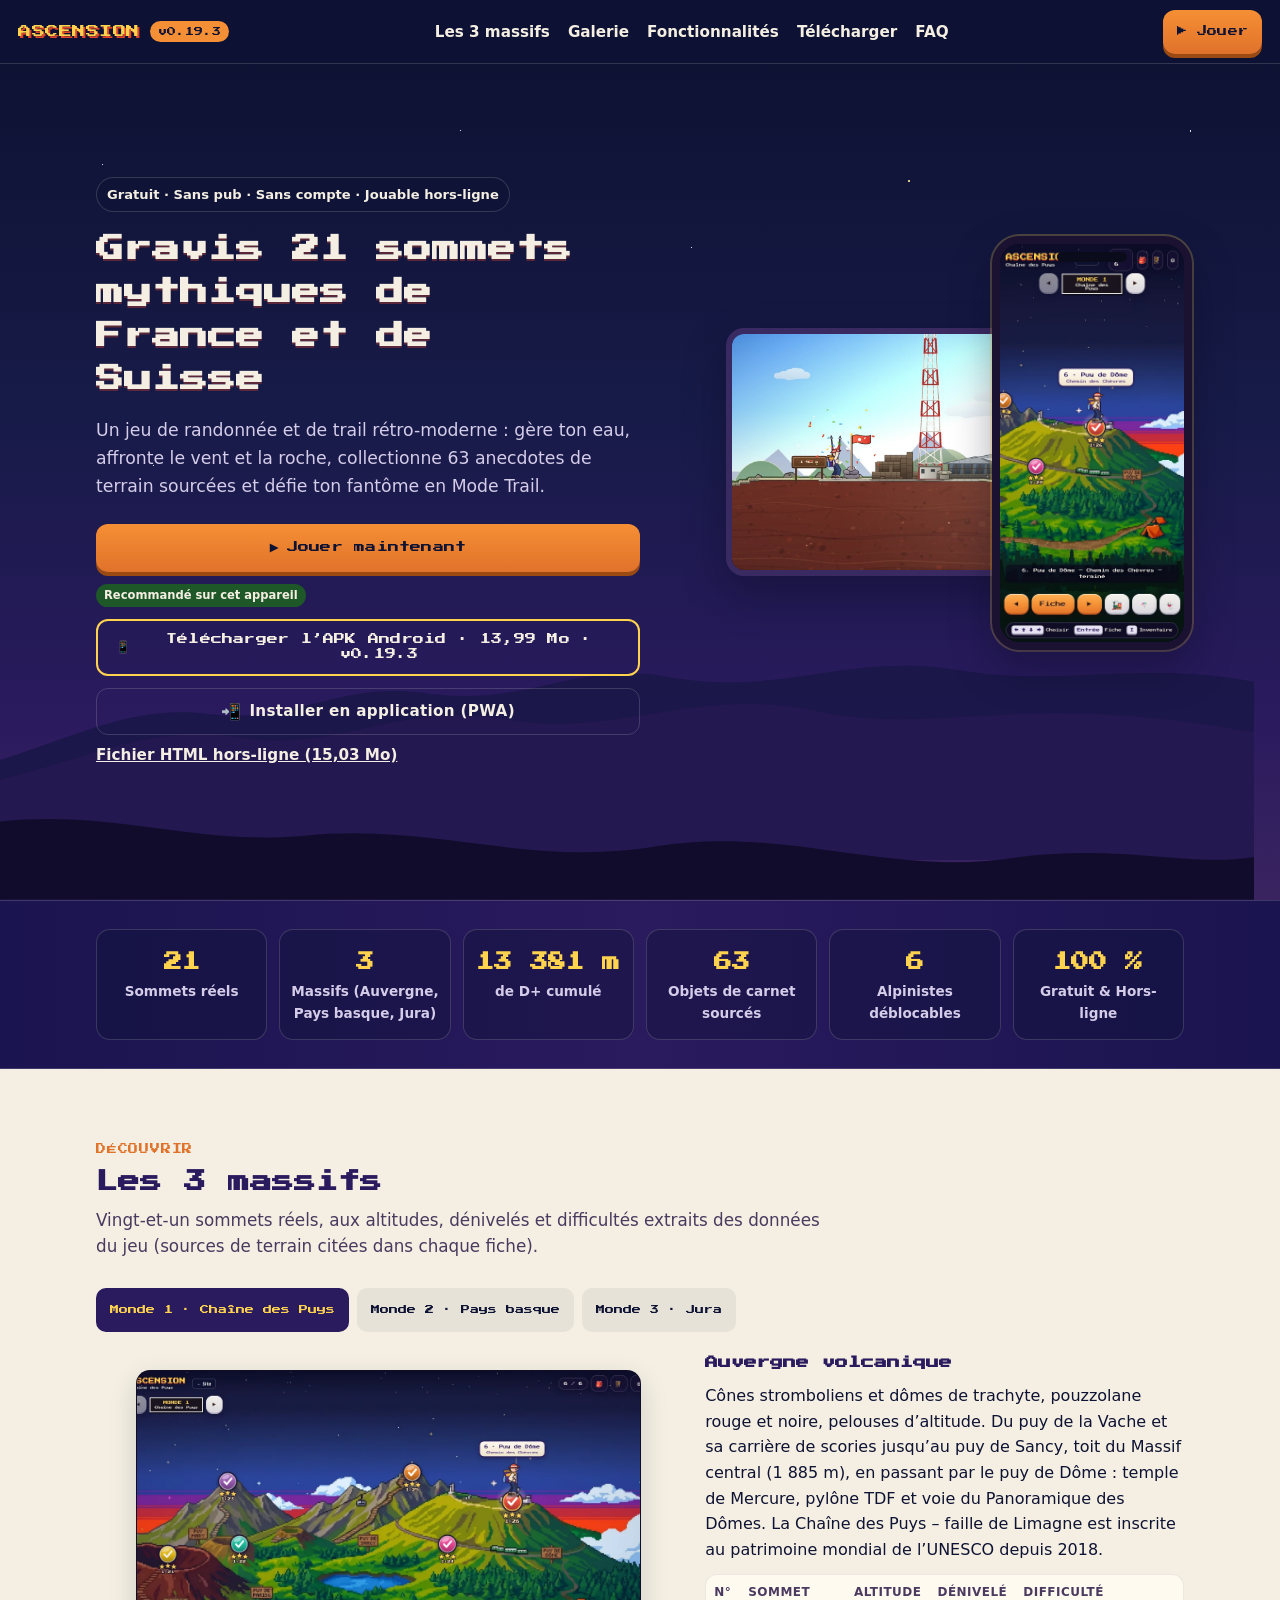
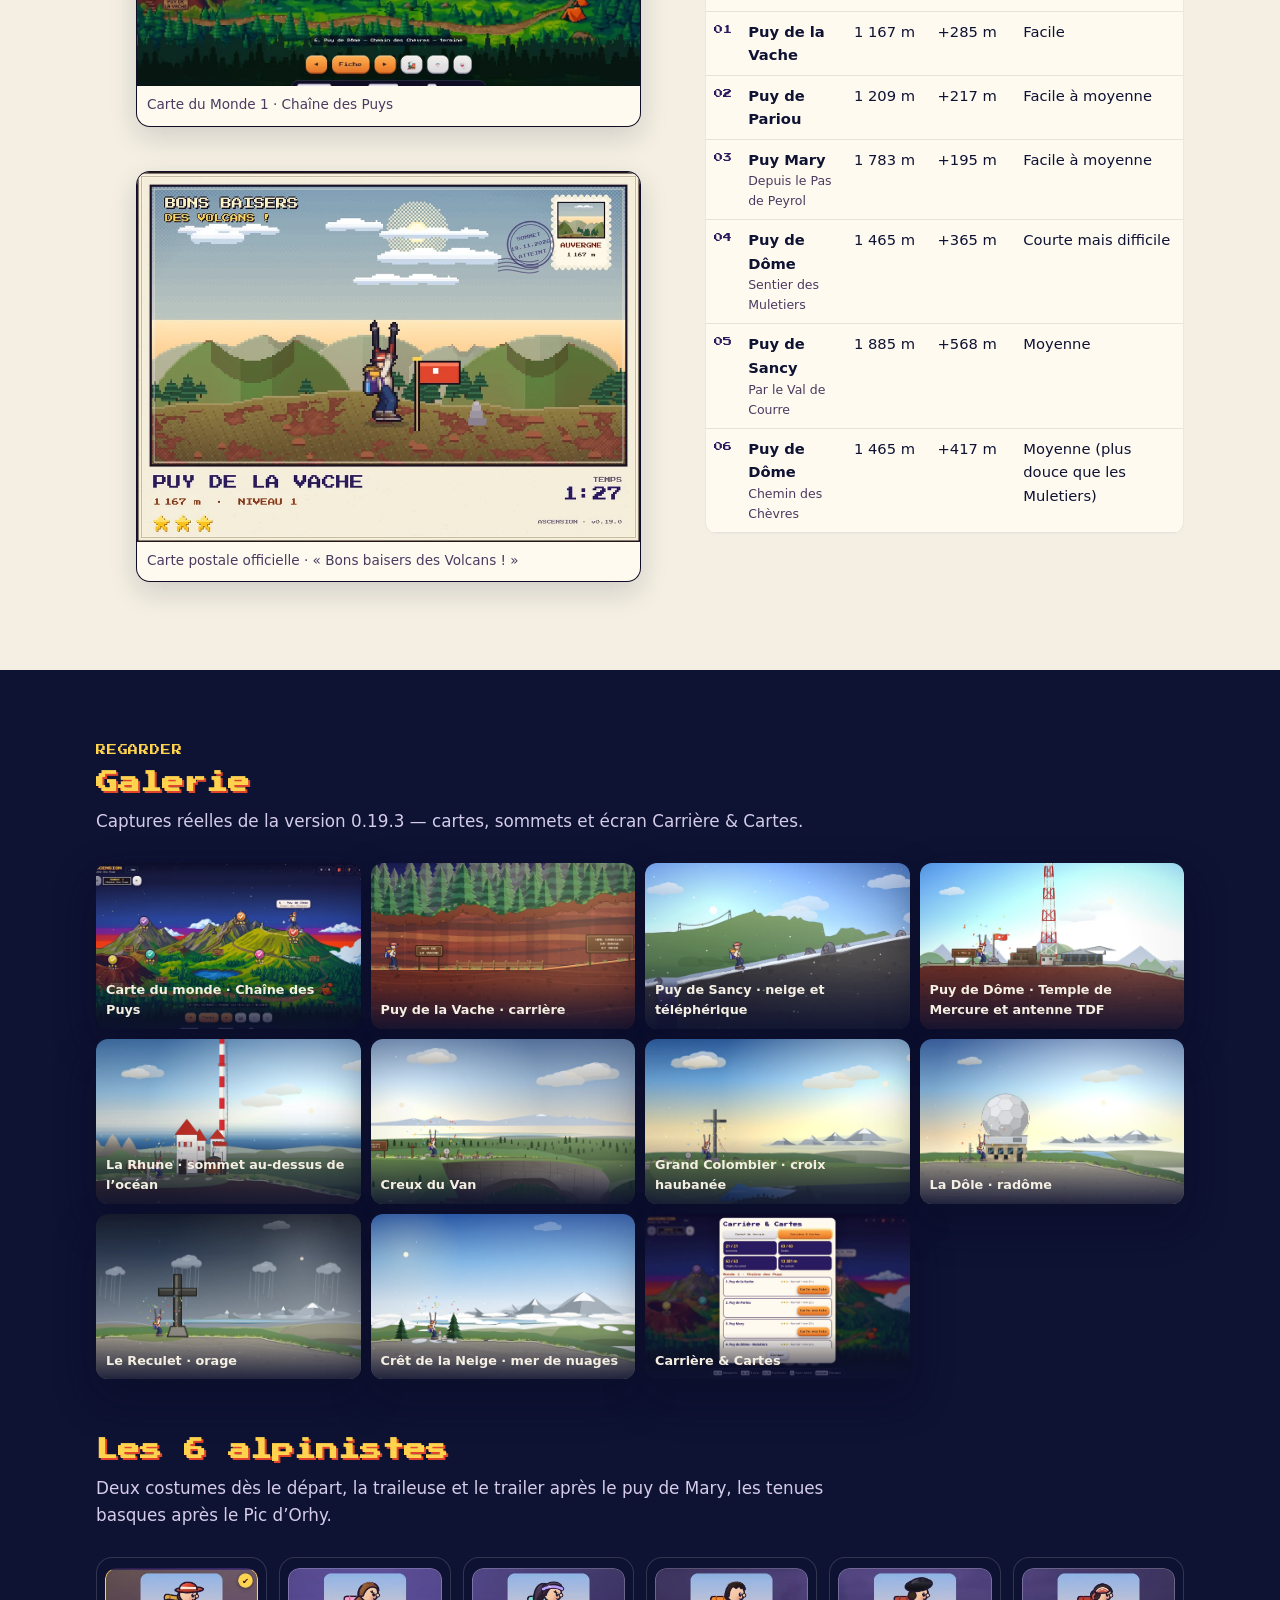
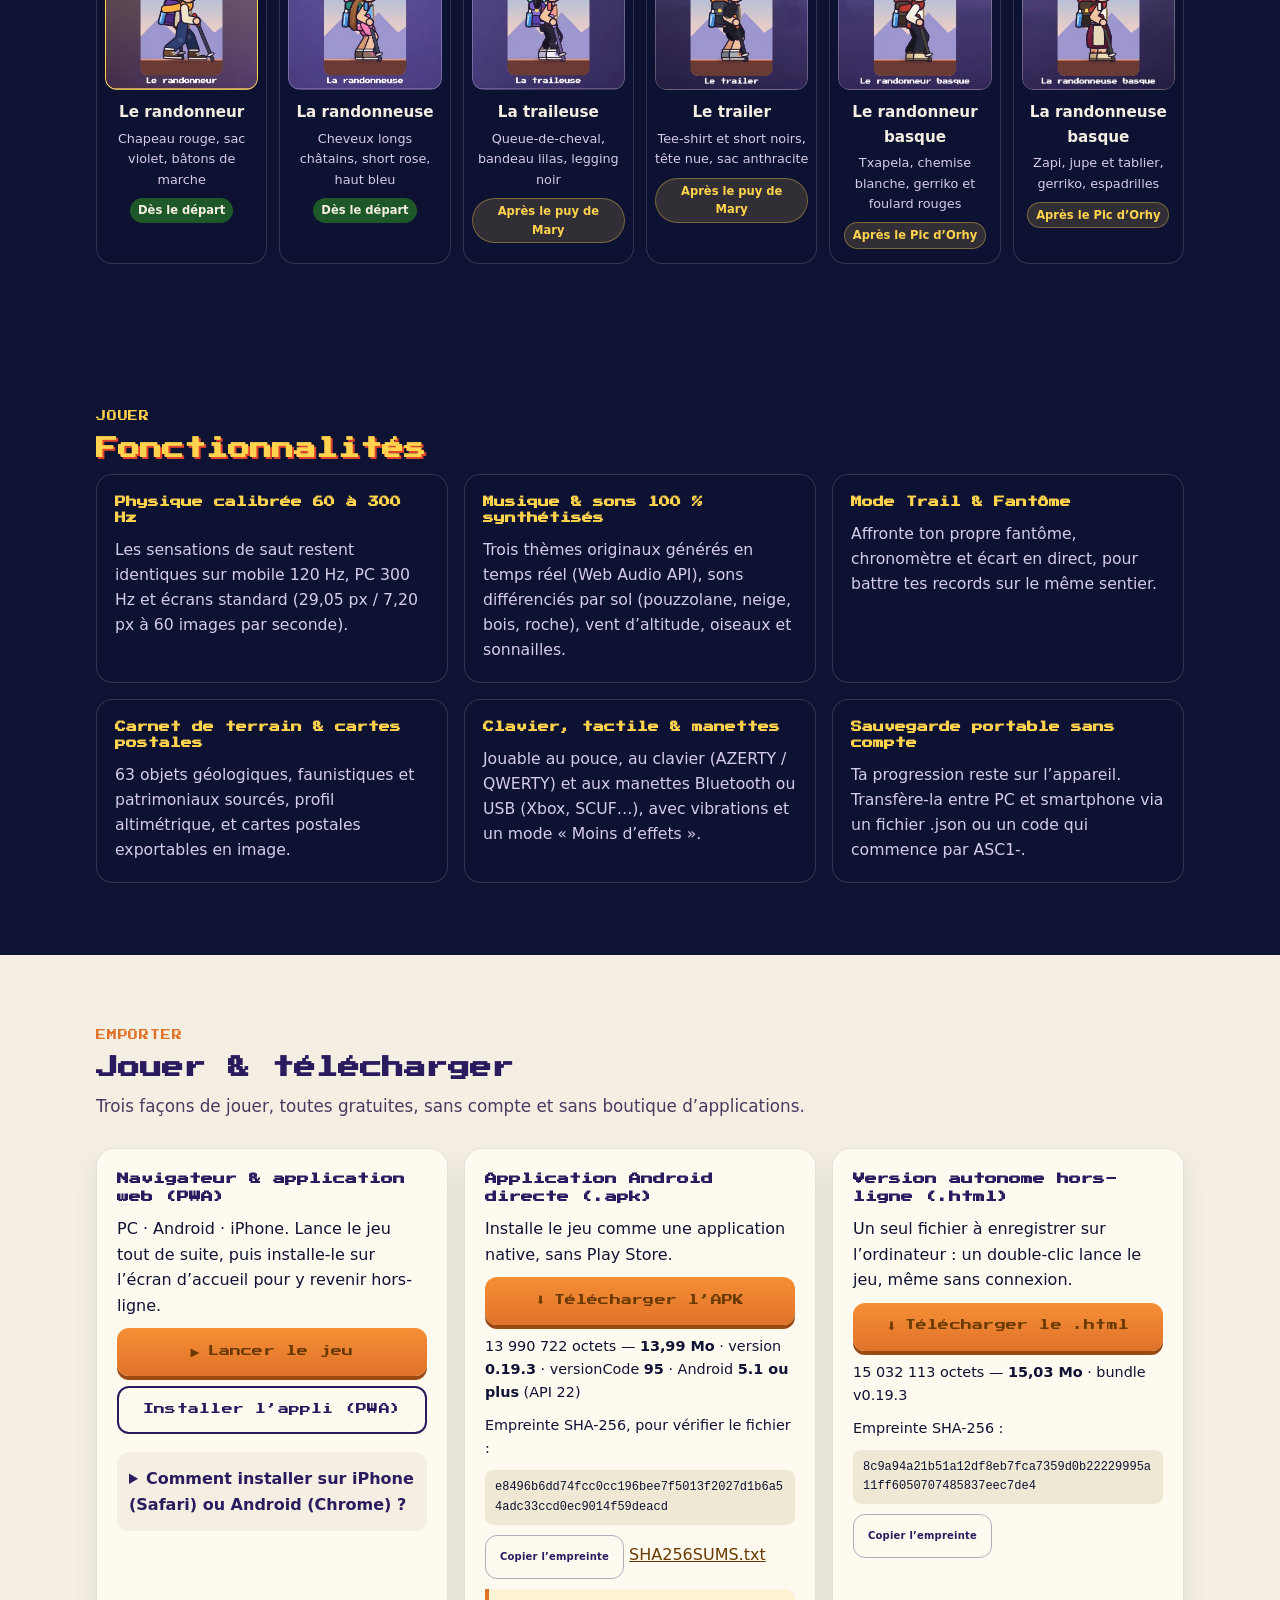
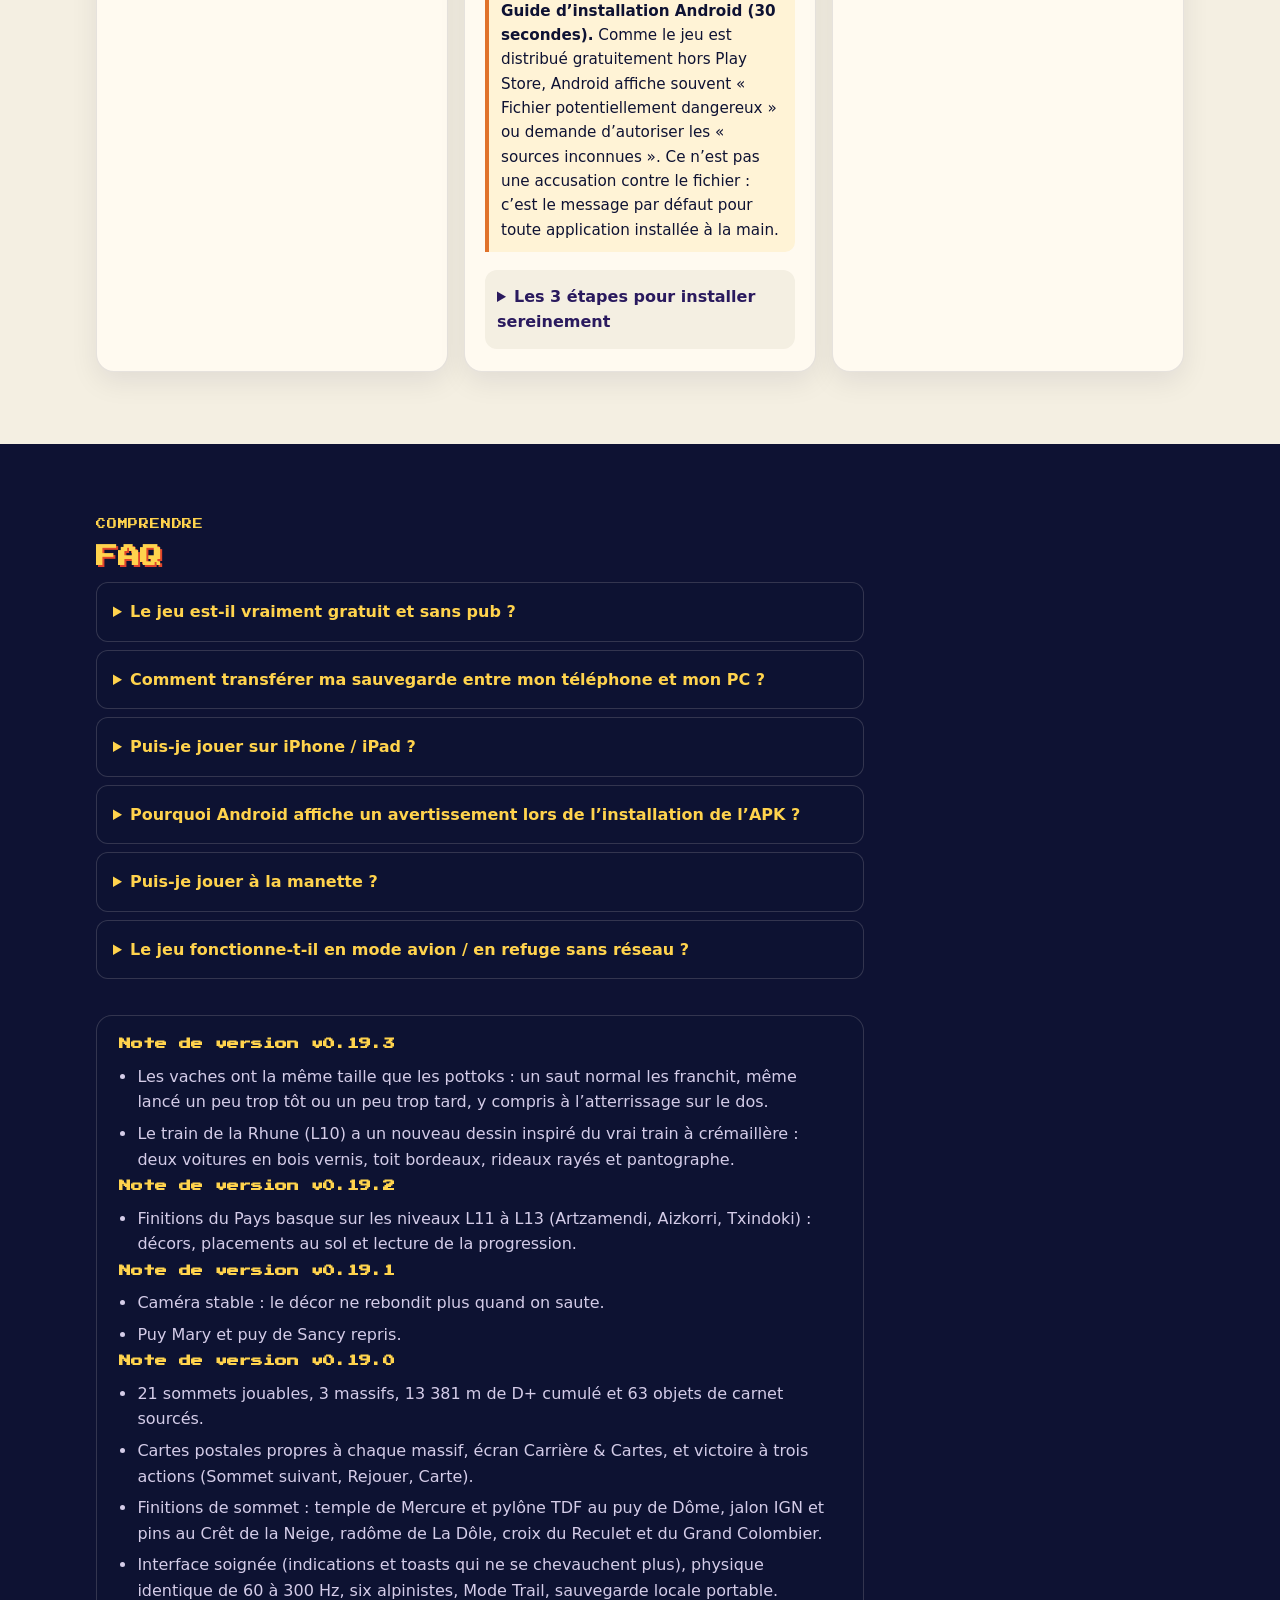
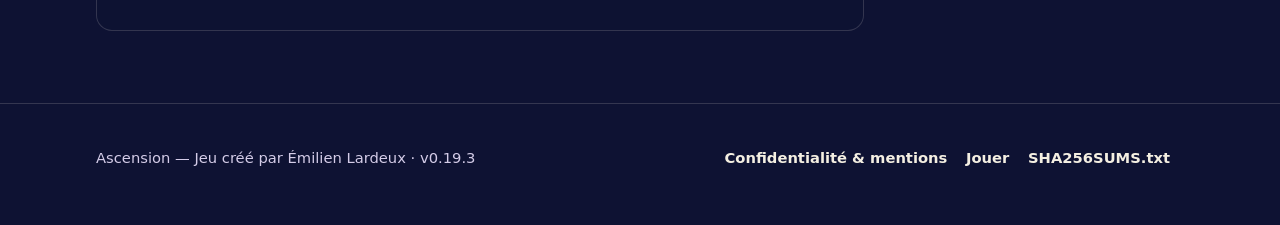
==== commit 81173f3c: "Publication du site officiel d'Ascension v0.19.3. Jeu, APK et HTML hors-ligne passés en 0.19.3, empr" ====
--- a/index.html
+++ b/index.html
@@ -3,7 +3,7 @@
 <head>
   <meta charset="utf-8">
   <meta name="viewport" content="width=device-width, initial-scale=1">
-  <title>Ascension — Gravis 21 sommets mythiques de France et de Suisse · v0.19.0</title>
+  <title>Ascension — Gravis 21 sommets mythiques de France et de Suisse · v0.19.3</title>
   <meta name="description" content="Jeu de randonnée et de trail rétro-moderne, gratuit et sans compte. 21 sommets en Auvergne, au Pays basque et dans le Jura, 63 anecdotes de terrain sourcées. Jouable dans le navigateur, en PWA hors-ligne ou via l’APK Android.">
   <meta name="theme-color" content="#0e1233">
   <meta name="color-scheme" content="dark">
@@ -31,7 +31,7 @@
   <header class="nav">
     <a class="brand" href="./index.html">
       <span class="brand-logo">ASCENSION</span>
-      <span class="ver-pill">v0.19.0</span>
+      <span class="ver-pill">v0.19.3</span>
     </a>
     <nav>
       <ul class="nav-links">
@@ -63,11 +63,11 @@
           <a class="btn btn-primary" href="./play/"><span class="ico">▶</span> Jouer maintenant</a>
           <p class="rec-line" data-rec="desktop" hidden><span class="rec-badge">Recommandé sur cet appareil</span></p>
           <p class="rec-line" data-rec="ios" hidden><span class="rec-badge">Recommandé sur cet appareil</span></p>
-          <a class="btn btn-secondary" href="./downloads/Ascension-v0.19.0.apk"><span class="ico">📱</span> Télécharger l’APK Android · 13,99 Mo · v0.19.0</a>
+          <a class="btn btn-secondary" href="./downloads/Ascension-v0.19.3.apk"><span class="ico">📱</span> Télécharger l’APK Android · 13,99 Mo · v0.19.3</a>
           <p class="rec-line" data-rec="android" hidden><span class="rec-badge">Recommandé sur cet appareil</span></p>
           <div class="hero-tertiary">
             <button class="btn btn-ghost" type="button" data-install><span class="ico">📲</span> Installer en application (PWA)</button>
-            <a href="./downloads/Ascension-v0.19.0-offline.html">Fichier HTML hors-ligne (15,01 Mo)</a>
+            <a href="./downloads/Ascension-v0.19.3-offline.html">Fichier HTML hors-ligne (15,03 Mo)</a>
           </div>
         </div>
       </div>
@@ -208,7 +208,7 @@
     <div class="wrap">
       <p class="section-kicker">Regarder</p>
       <h2>Galerie</h2>
-      <p class="lead">Captures réelles de la version 0.19.0 — cartes, sommets et écran Carrière &amp; Cartes.</p>
+      <p class="lead">Captures réelles de la version 0.19.3 — cartes, sommets et écran Carrière &amp; Cartes.</p>
       <div class="gallery" data-gallery>
         <button type="button" data-full="img/gal-map.webp" data-caption="Carte du monde · Chaîne des Puys"><img src="img/gal-map.webp" width="1280" height="744" alt="Carte du Monde 1 — Chaîne des Puys" loading="eager"><span class="gallery-cap">Carte du monde · Chaîne des Puys</span></button><button type="button" data-full="img/gal-vache.webp" data-caption="Puy de la Vache · carrière"><img src="img/gal-vache.webp" width="1280" height="744" alt="Départ au puy de la Vache, carrière en rouge et noir" loading="eager"><span class="gallery-cap">Puy de la Vache · carrière</span></button><button type="button" data-full="img/gal-sancy.webp" data-caption="Puy de Sancy · neige et téléphérique"><img src="img/gal-sancy.webp" width="1280" height="744" alt="Puy de Sancy sous la neige, téléphérique en arrière-plan" loading="eager"><span class="gallery-cap">Puy de Sancy · neige et téléphérique</span></button><button type="button" data-full="img/gal-dome.webp" data-caption="Puy de Dôme · Temple de Mercure et antenne TDF"><img src="img/gal-dome.webp" width="1280" height="744" alt="Sommet du puy de Dôme : temple de Mercure et pylône TDF" loading="eager"><span class="gallery-cap">Puy de Dôme · Temple de Mercure et antenne TDF</span></button><button type="button" data-full="img/gal-rhune.webp" data-caption="La Rhune · sommet au-dessus de l’océan"><img src="img/gal-rhune.webp" width="1280" height="744" alt="Sommet de La Rhune, face à l’océan" loading="eager"><span class="gallery-cap">La Rhune · sommet au-dessus de l’océan</span></button><button type="button" data-full="img/gal-van.webp" data-caption="Creux du Van"><img src="img/gal-van.webp" width="1280" height="744" alt="Creux du Van, cirque et croix du Soliat" loading="eager"><span class="gallery-cap">Creux du Van</span></button><button type="button" data-full="img/gal-colombier.webp" data-caption="Grand Colombier · croix haubanée"><img src="img/gal-colombier.webp" width="1280" height="744" alt="Grand Colombier, croix haubanée et vue vers les Alpes" loading="eager"><span class="gallery-cap">Grand Colombier · croix haubanée</span></button><button type="button" data-full="img/gal-dole.webp" data-caption="La Dôle · radôme"><img src="img/gal-dole.webp" width="1280" height="744" alt="La Dôle, radôme et Alpes au loin" loading="eager"><span class="gallery-cap">La Dôle · radôme</span></button><button type="button" data-full="img/gal-reculet.webp" data-caption="Le Reculet · orage"><img src="img/gal-reculet.webp" width="1280" height="744" alt="Le Reculet sous l’orage, grande croix de 1892" loading="eager"><span class="gallery-cap">Le Reculet · orage</span></button><button type="button" data-full="img/gal-neige.webp" data-caption="Crêt de la Neige · mer de nuages"><img src="img/gal-neige.webp" width="1280" height="744" alt="Crêt de la Neige, mer de nuages et Mont-Blanc au loin" loading="eager"><span class="gallery-cap">Crêt de la Neige · mer de nuages</span></button><button type="button" data-full="img/gal-career.webp" data-caption="Carrière &amp; Cartes"><img src="img/gal-career.webp" width="1280" height="744" alt="Écran Carrière &amp; Cartes : 21 sommets, 63 étoiles, 13 381 m de D+" loading="eager"><span class="gallery-cap">Carrière &amp; Cartes</span></button>
       </div>
@@ -308,11 +308,11 @@
         <article class="dl-card">
           <h3>Application Android directe (.apk)</h3>
           <p>Installe le jeu comme une application native, sans Play Store.</p>
-          <a class="btn btn-primary" href="./downloads/Ascension-v0.19.0.apk"><span class="ico">⬇</span> Télécharger l’APK</a>
-          <p class="dl-meta">13 986 304 octets — <strong>13,99 Mo</strong> · version <strong>0.19.0</strong> · versionCode <strong>92</strong> · Android <strong>5.1 ou plus</strong> (API 22)</p>
+          <a class="btn btn-primary" href="./downloads/Ascension-v0.19.3.apk"><span class="ico">⬇</span> Télécharger l’APK</a>
+          <p class="dl-meta">13 990 722 octets — <strong>13,99 Mo</strong> · version <strong>0.19.3</strong> · versionCode <strong>95</strong> · Android <strong>5.1 ou plus</strong> (API 22)</p>
           <p class="dl-meta">Empreinte SHA-256, pour vérifier le fichier :</p>
-          <p class="sha" id="shaApk">69351eb9a111807472f9907d3a3f575fe84867657952305c6fbaa3964238d088</p>
-          <p><button class="btn btn-ghost btn-sm" type="button" data-copy="69351eb9a111807472f9907d3a3f575fe84867657952305c6fbaa3964238d088">Copier l’empreinte</button>
+          <p class="sha" id="shaApk">e8496b6dd74fcc0cc196bee7f5013f2027d1b6a54adc33ccd0ec9014f59deacd</p>
+          <p><button class="btn btn-ghost btn-sm" type="button" data-copy="e8496b6dd74fcc0cc196bee7f5013f2027d1b6a54adc33ccd0ec9014f59deacd">Copier l’empreinte</button>
              <a href="./downloads/SHA256SUMS.txt">SHA256SUMS.txt</a></p>
           <div class="android-note">
             <strong>Guide d’installation Android (30 secondes).</strong>
@@ -321,7 +321,7 @@
           <details class="guide">
             <summary>Les 3 étapes pour installer sereinement</summary>
             <ol>
-              <li>Télécharge <code>Ascension-v0.19.0.apk</code> depuis cette page, puis ouvre le fichier depuis la notification ou Téléchargements.</li>
+              <li>Télécharge <code>Ascension-v0.19.3.apk</code> depuis cette page, puis ouvre le fichier depuis la notification ou Téléchargements.</li>
               <li>Si Android le demande, autorise l’installation depuis ce navigateur (Paramètres → « Autoriser cette source »).</li>
               <li>En cas d’avertissement « fichier potentiellement dangereux », choisis d’installer quand même — tu peux auparavant comparer l’empreinte SHA-256 du fichier à celle affichée ici.</li>
             </ol>
@@ -331,11 +331,11 @@
         <article class="dl-card">
           <h3>Version autonome hors-ligne (.html)</h3>
           <p>Un seul fichier à enregistrer sur l’ordinateur : un double-clic lance le jeu, même sans connexion.</p>
-          <a class="btn btn-primary" href="./downloads/Ascension-v0.19.0-offline.html"><span class="ico">⬇</span> Télécharger le .html</a>
-          <p class="dl-meta">15 012 397 octets — <strong>15,01 Mo</strong> · bundle v0.19.0</p>
+          <a class="btn btn-primary" href="./downloads/Ascension-v0.19.3-offline.html"><span class="ico">⬇</span> Télécharger le .html</a>
+          <p class="dl-meta">15 032 113 octets — <strong>15,03 Mo</strong> · bundle v0.19.3</p>
           <p class="dl-meta">Empreinte SHA-256 :</p>
-          <p class="sha">1223fe094e692a8af7a0d774b8e145f01be77775d84bf9968834d1328924bbc8</p>
-          <p><button class="btn btn-ghost btn-sm" type="button" data-copy="1223fe094e692a8af7a0d774b8e145f01be77775d84bf9968834d1328924bbc8">Copier l’empreinte</button></p>
+          <p class="sha">8c9a94a21b51a12df8eb7fca7359d0b22229995a11ff6050707485837eec7de4</p>
+          <p><button class="btn btn-ghost btn-sm" type="button" data-copy="8c9a94a21b51a12df8eb7fca7359d0b22229995a11ff6050707485837eec7de4">Copier l’empreinte</button></p>
         </article>
       </div>
     </div>
@@ -373,6 +373,20 @@
       </div>
 
       <aside class="notes">
+        <h3>Note de version v0.19.3</h3>
+        <ul>
+          <li>Les vaches ont la même taille que les pottoks : un saut normal les franchit, même lancé un peu trop tôt ou un peu trop tard, y compris à l’atterrissage sur le dos.</li>
+          <li>Le train de la Rhune (L10) a un nouveau dessin inspiré du vrai train à crémaillère : deux voitures en bois vernis, toit bordeaux, rideaux rayés et pantographe.</li>
+        </ul>
+        <h3>Note de version v0.19.2</h3>
+        <ul>
+          <li>Finitions du Pays basque sur les niveaux L11 à L13 (Artzamendi, Aizkorri, Txindoki) : décors, placements au sol et lecture de la progression.</li>
+        </ul>
+        <h3>Note de version v0.19.1</h3>
+        <ul>
+          <li>Caméra stable : le décor ne rebondit plus quand on saute.</li>
+          <li>Puy Mary et puy de Sancy repris.</li>
+        </ul>
         <h3>Note de version v0.19.0</h3>
         <ul>
           <li>21 sommets jouables, 3 massifs, 13 381 m de D+ cumulé et 63 objets de carnet sourcés.</li>
@@ -386,7 +400,7 @@
 
   <footer class="footer">
     <div class="wrap">
-      <p class="legal">Ascension — Jeu créé par Émilien Lardeux · v0.19.0</p>
+      <p class="legal">Ascension — Jeu créé par Émilien Lardeux · v0.19.3</p>
       <p>
         <a href="./privacy.html">Confidentialité &amp; mentions</a>
         <a href="./play/">Jouer</a>
--- a/css/site.css
+++ b/css/site.css
@@ -1,4 +1,4 @@
-/* Ascension — site officiel v0.19.0
+/* Ascension — site officiel v0.19.3
    Palette et typo alignées sur le jeu. Chemins relatifs. 0 dépendance externe. */
 
 @font-face{
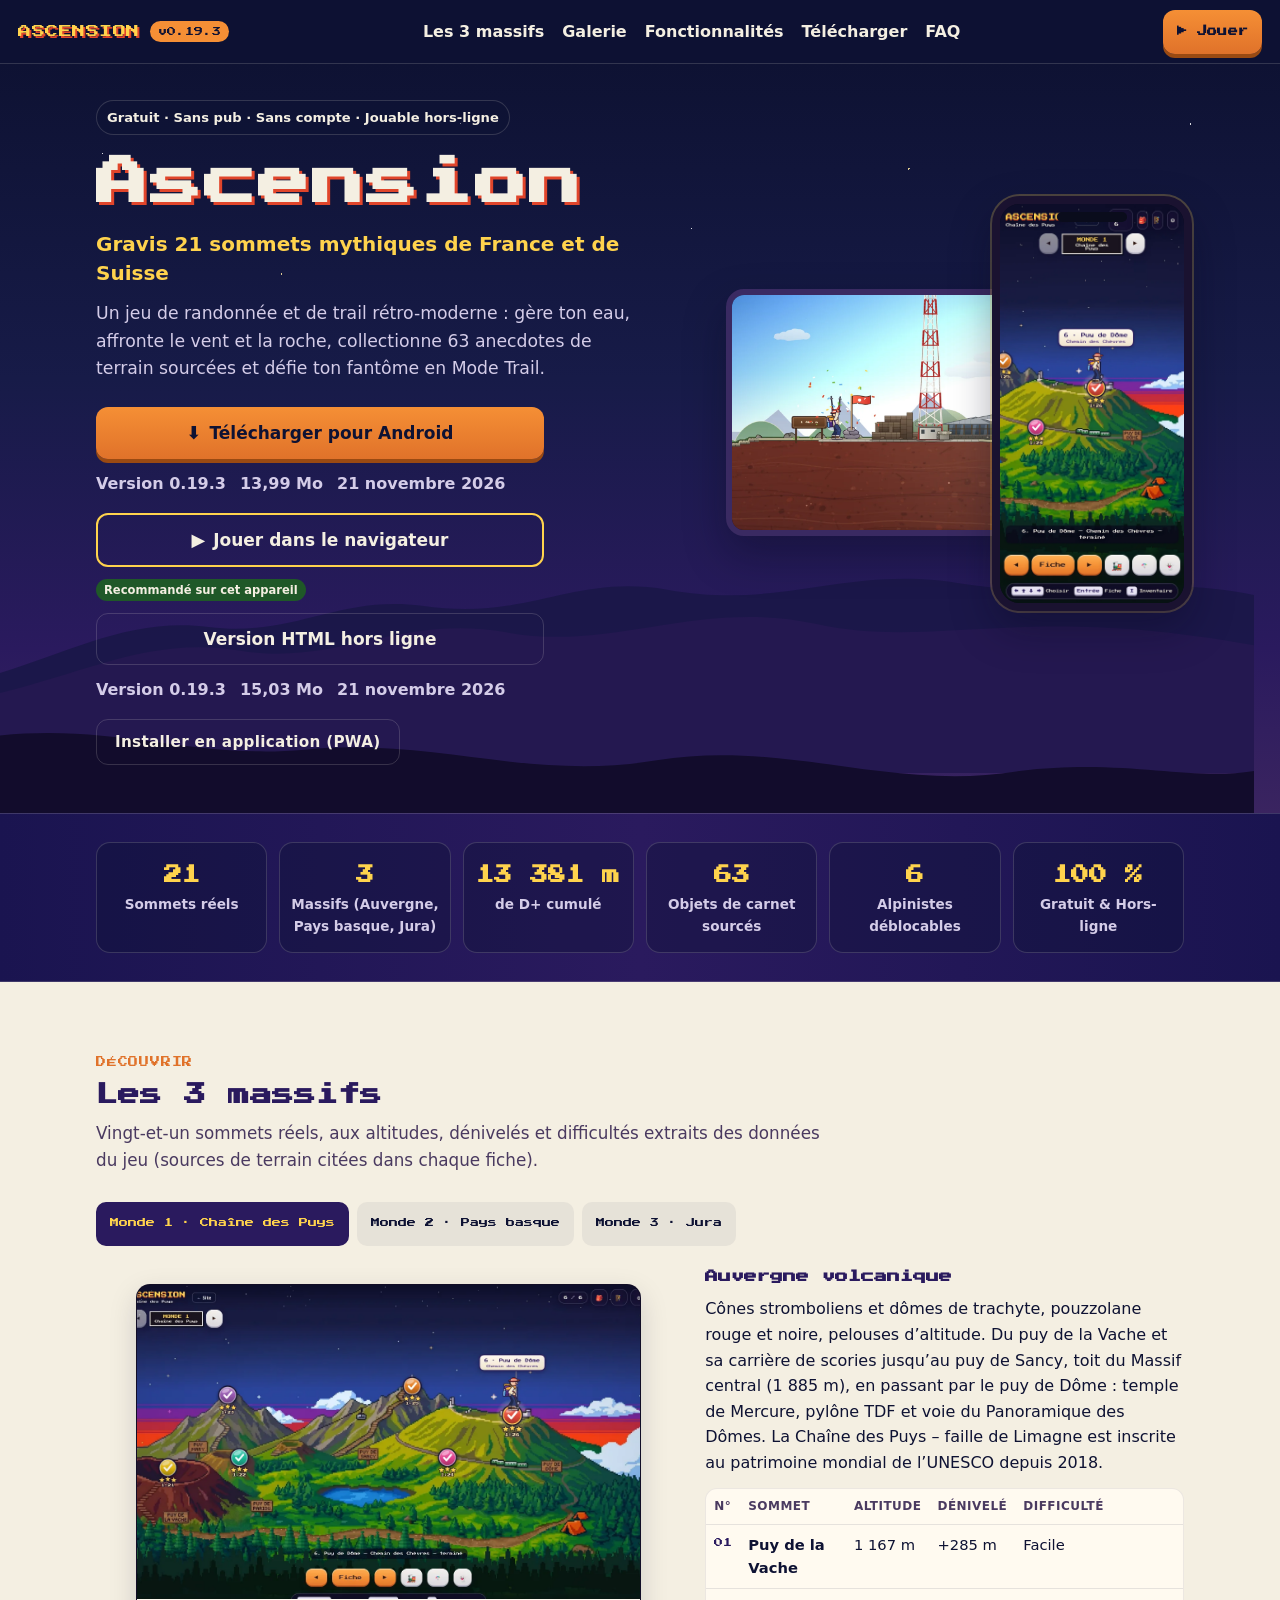
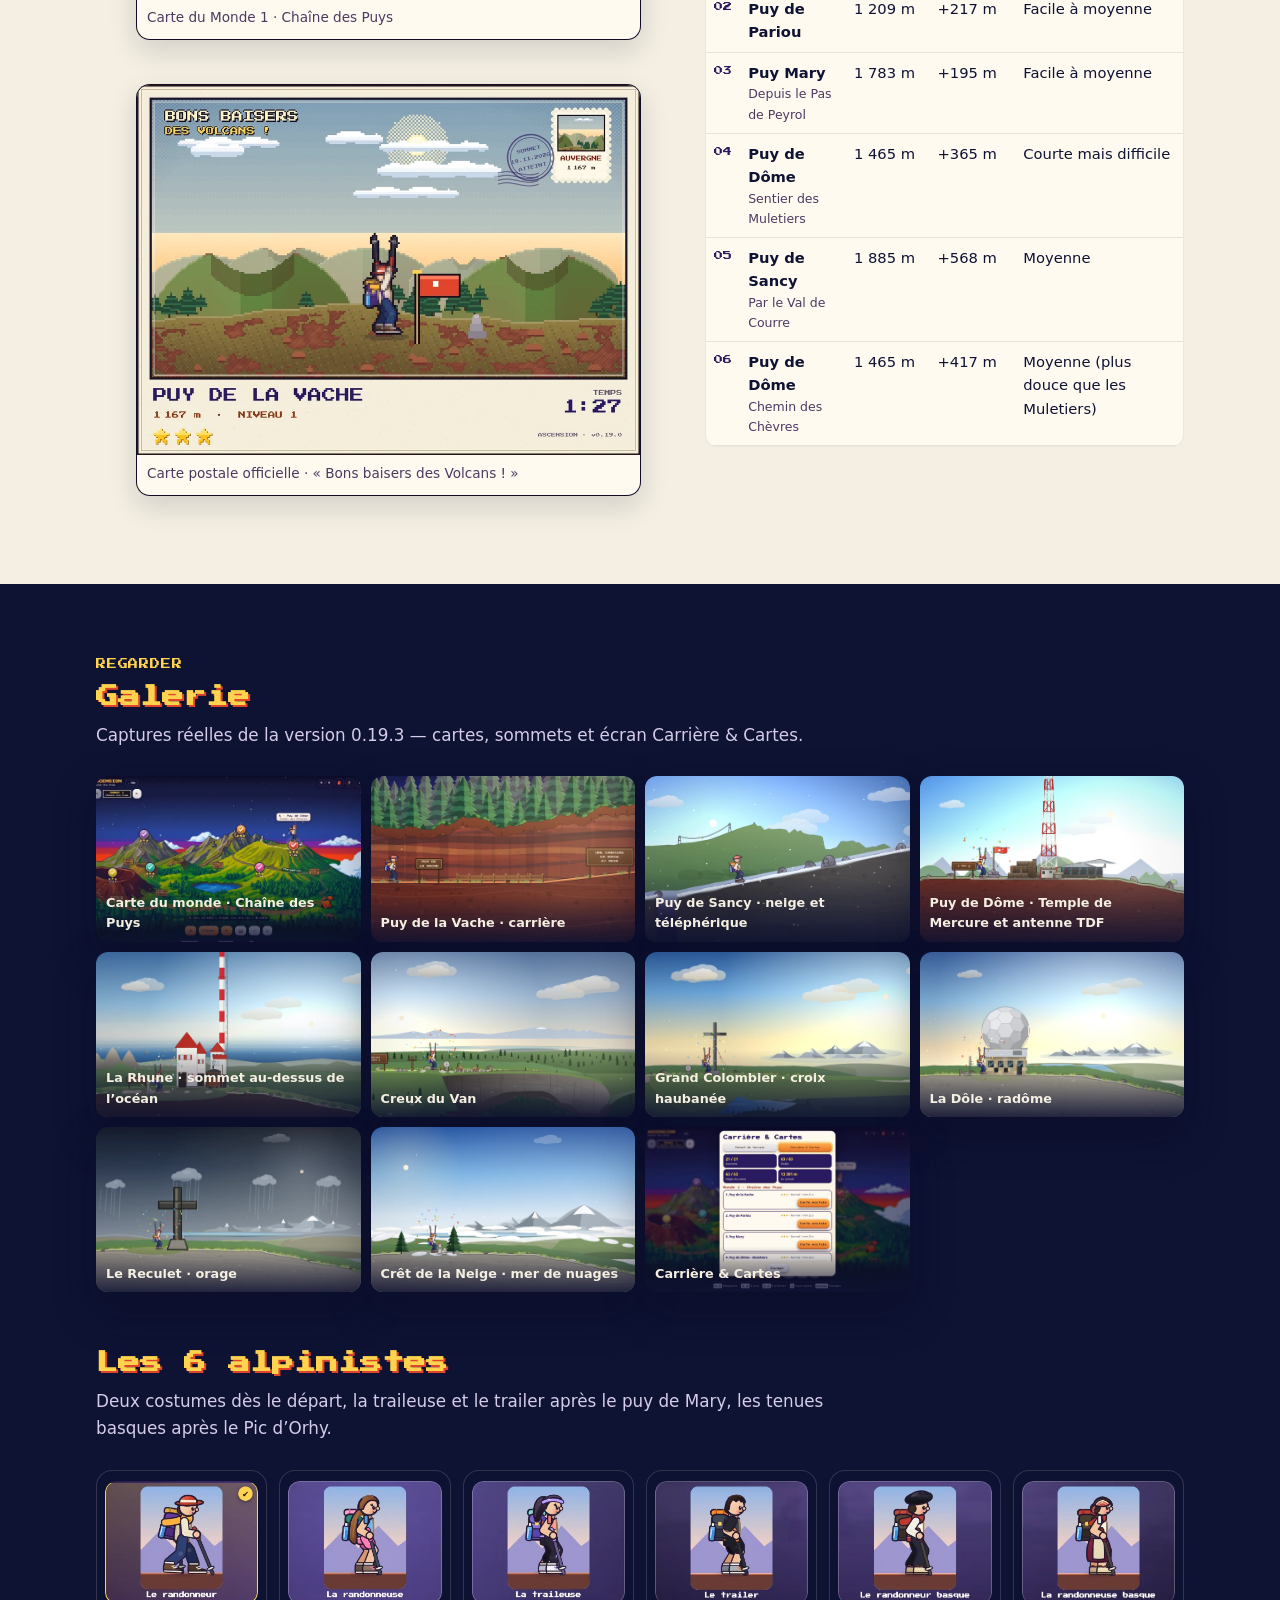
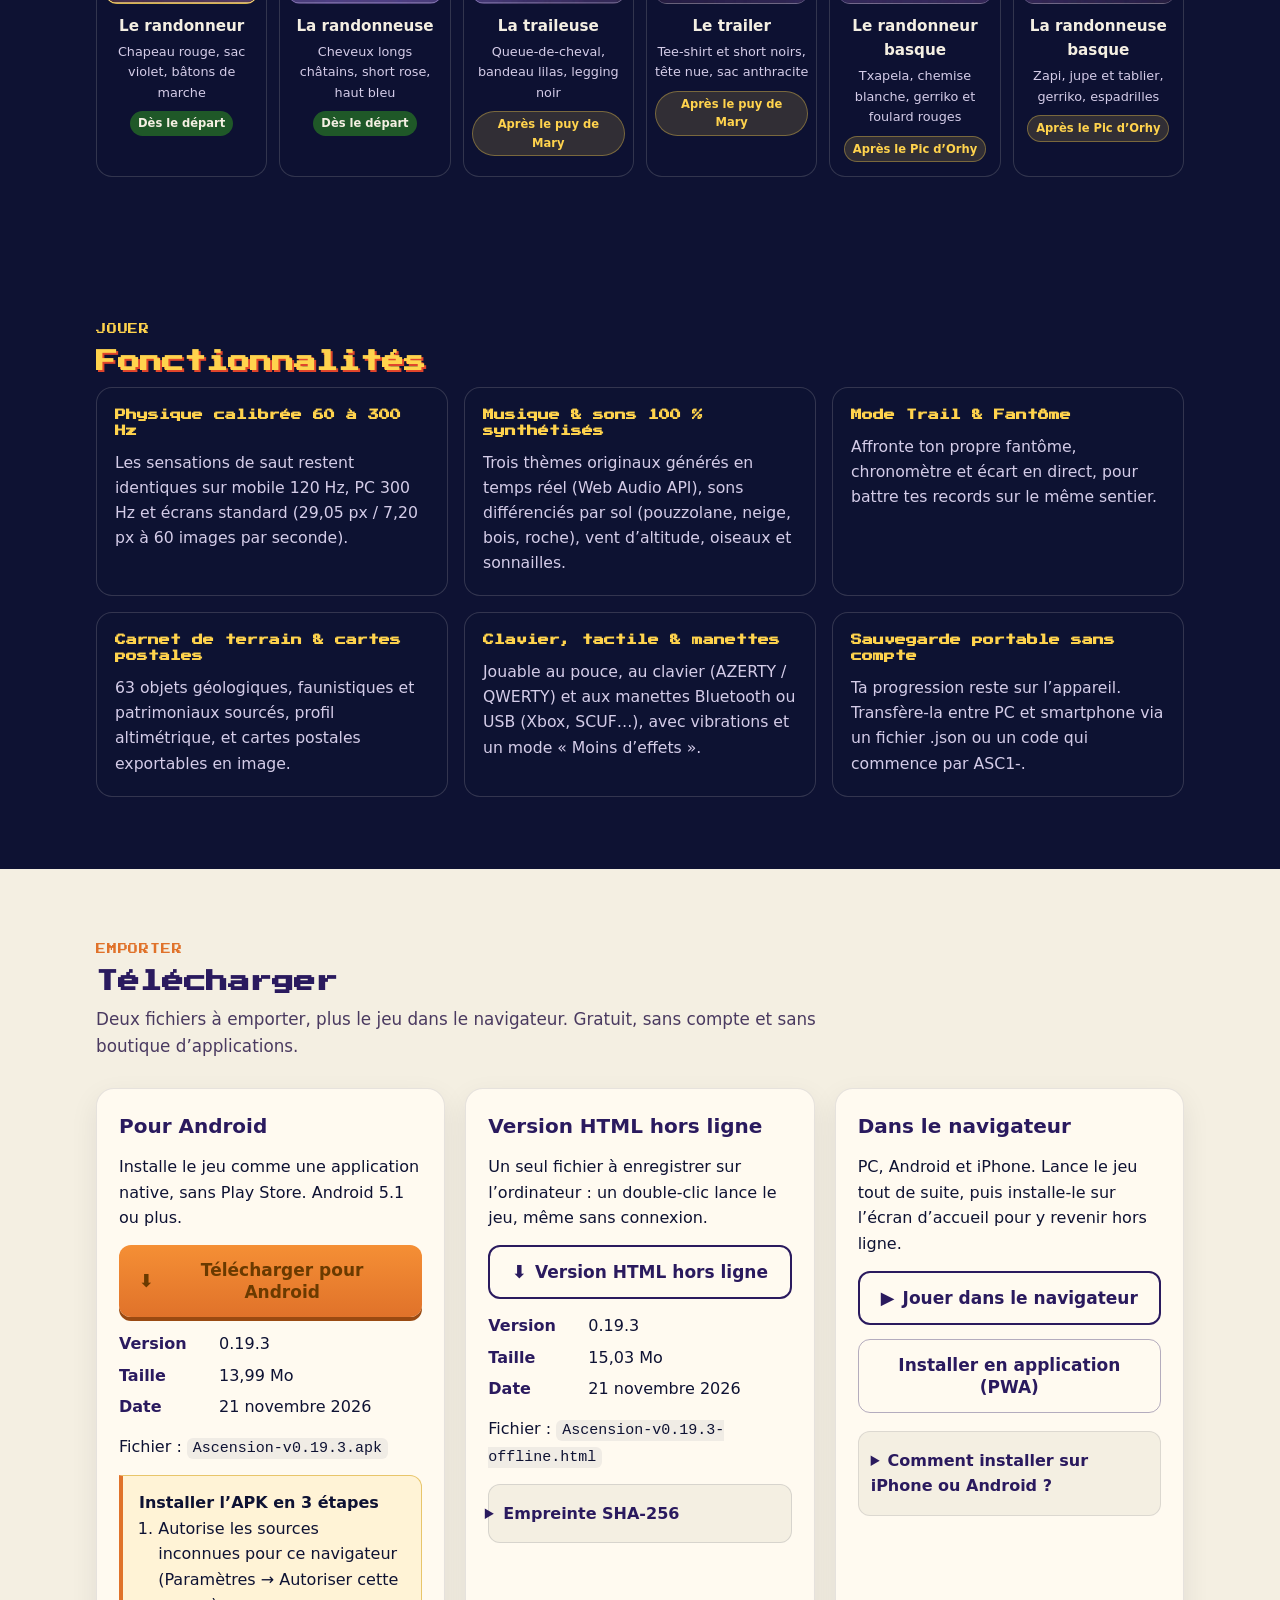
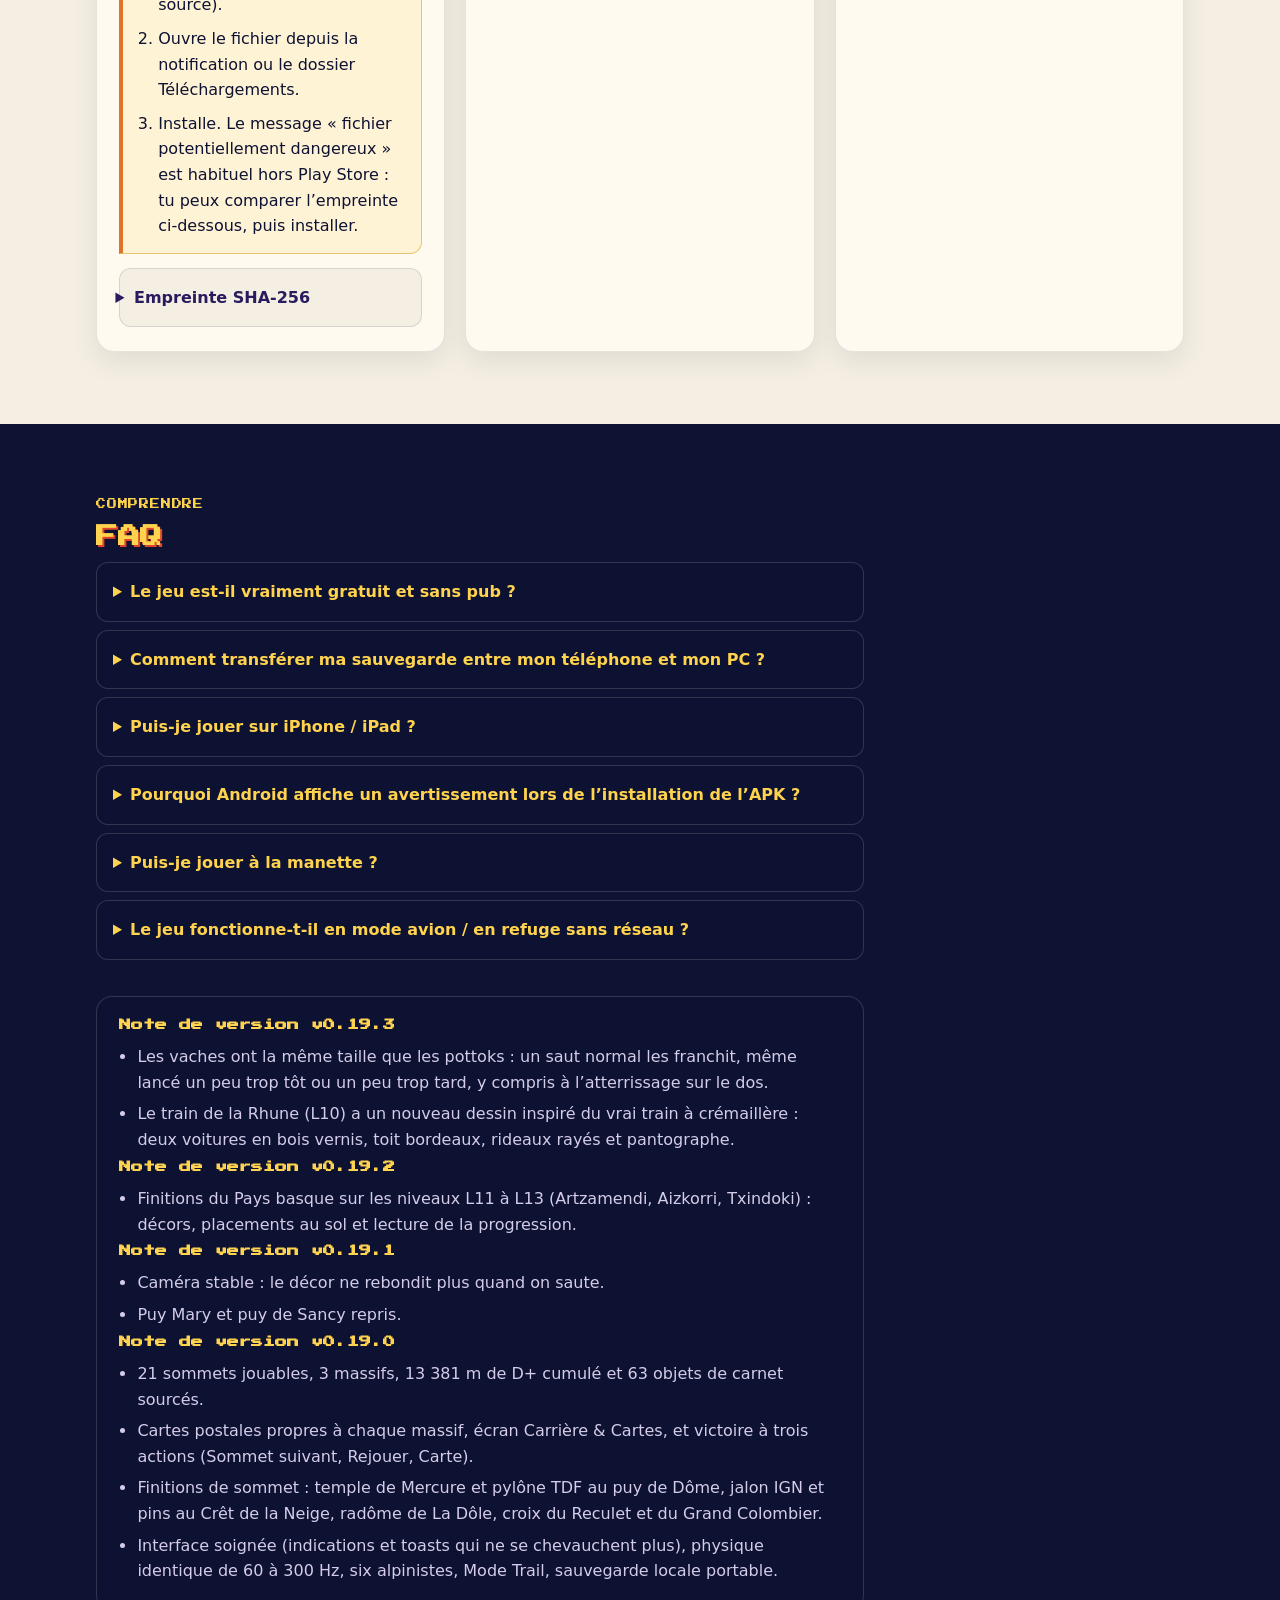
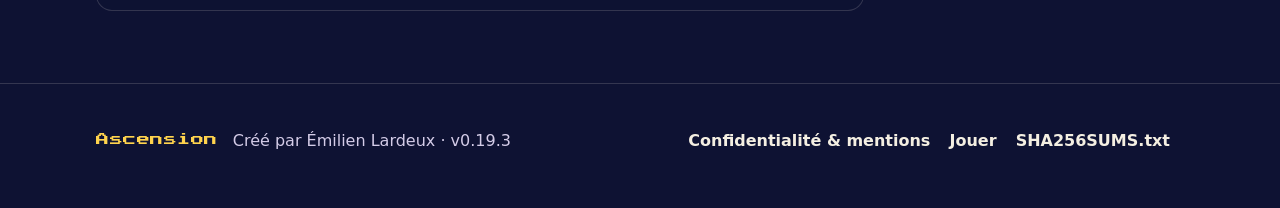
==== commit bc5314a3: "Mise en ligne du site : nom unique « Ascension » et téléchargement plus lisible." ====
--- a/index.html
+++ b/index.html
@@ -3,7 +3,7 @@
 <head>
   <meta charset="utf-8">
   <meta name="viewport" content="width=device-width, initial-scale=1">
-  <title>Ascension — Gravis 21 sommets mythiques de France et de Suisse · v0.19.3</title>
+  <title>Ascension</title>
   <meta name="description" content="Jeu de randonnée et de trail rétro-moderne, gratuit et sans compte. 21 sommets en Auvergne, au Pays basque et dans le Jura, 63 anecdotes de terrain sourcées. Jouable dans le navigateur, en PWA hors-ligne ou via l’APK Android.">
   <meta name="theme-color" content="#0e1233">
   <meta name="color-scheme" content="dark">
@@ -14,7 +14,8 @@
   <link rel="preload" href="./fonts/PressStart2P-Regular.ttf" as="font" type="font/ttf" crossorigin>
   <link rel="stylesheet" href="./css/site.css">
   <meta property="og:type" content="website">
-  <meta property="og:title" content="Ascension — 21 sommets mythiques de France et de Suisse">
+  <meta property="og:title" content="Ascension">
+  <meta property="og:site_name" content="Ascension">
   <meta property="og:description" content="Jeu de randonnée rétro-moderne, gratuit, sans pub et sans compte. Jouable dans le navigateur, en application hors-ligne ou via l’APK Android.">
   <meta property="og:image" content="https://blood63.github.io/ascension/img/og-cover.png">
   <meta property="og:image:width" content="1200">
@@ -22,7 +23,7 @@
   <meta property="og:url" content="https://blood63.github.io/ascension/">
   <meta property="og:locale" content="fr_FR">
   <meta name="twitter:card" content="summary_large_image">
-  <meta name="twitter:title" content="Ascension — 21 sommets mythiques de France et de Suisse">
+  <meta name="twitter:title" content="Ascension">
   <meta name="twitter:description" content="Jeu de randonnée rétro-moderne, gratuit, sans pub et sans compte.">
   <meta name="twitter:image" content="https://blood63.github.io/ascension/img/og-cover.png">
 </head>
@@ -57,17 +58,20 @@
     <div class="wrap">
       <div class="hero-copy">
         <p class="badge-row"><span class="badge">Gratuit · Sans pub · Sans compte · Jouable hors-ligne</span></p>
-        <h1>Gravis 21 sommets mythiques de France et de Suisse</h1>
+        <h1>Ascension</h1>
+        <p class="hero-tagline">Gravis 21 sommets mythiques de France et de Suisse</p>
         <p class="sub">Un jeu de randonnée et de trail rétro-moderne : gère ton eau, affronte le vent et la roche, collectionne 63 anecdotes de terrain sourcées et défie ton fantôme en Mode Trail.</p>
         <div class="hero-actions">
-          <a class="btn btn-primary" href="./play/"><span class="ico">▶</span> Jouer maintenant</a>
+          <a class="btn btn-primary btn-cta" href="./downloads/Ascension-v0.19.3.apk"><span class="ico">⬇</span> Télécharger pour Android</a>
+          <p class="file-facts file-facts-inline"><span>Version 0.19.3</span><span>13,99 Mo</span><span>21 novembre 2026</span></p>
+          <p class="rec-line" data-rec="android" hidden><span class="rec-badge">Recommandé sur cet appareil</span></p>
+          <a class="btn btn-secondary btn-cta" href="./play/"><span class="ico">▶</span> Jouer dans le navigateur</a>
           <p class="rec-line" data-rec="desktop" hidden><span class="rec-badge">Recommandé sur cet appareil</span></p>
           <p class="rec-line" data-rec="ios" hidden><span class="rec-badge">Recommandé sur cet appareil</span></p>
-          <a class="btn btn-secondary" href="./downloads/Ascension-v0.19.3.apk"><span class="ico">📱</span> Télécharger l’APK Android · 13,99 Mo · v0.19.3</a>
-          <p class="rec-line" data-rec="android" hidden><span class="rec-badge">Recommandé sur cet appareil</span></p>
+          <a class="btn btn-ghost btn-cta" href="./downloads/Ascension-v0.19.3-offline.html">Version HTML hors ligne</a>
+          <p class="file-facts file-facts-inline"><span>Version 0.19.3</span><span>15,03 Mo</span><span>21 novembre 2026</span></p>
           <div class="hero-tertiary">
-            <button class="btn btn-ghost" type="button" data-install><span class="ico">📲</span> Installer en application (PWA)</button>
-            <a href="./downloads/Ascension-v0.19.3-offline.html">Fichier HTML hors-ligne (15,03 Mo)</a>
+            <button class="btn btn-ghost" type="button" data-install>Installer en application (PWA)</button>
           </div>
         </div>
       </div>
@@ -287,55 +291,68 @@
   <section class="section paper" id="telecharger">
     <div class="wrap">
       <p class="section-kicker">Emporter</p>
-      <h2>Jouer &amp; télécharger</h2>
-      <p class="lead">Trois façons de jouer, toutes gratuites, sans compte et sans boutique d’applications.</p>
+      <h2>Télécharger</h2>
+      <p class="lead">Deux fichiers à emporter, plus le jeu dans le navigateur. Gratuit, sans compte et sans boutique d’applications.</p>
       <div class="dl-grid">
         <article class="dl-card">
-          <h3>Navigateur &amp; application web (PWA)</h3>
-          <p>PC · Android · iPhone. Lance le jeu tout de suite, puis installe-le sur l’écran d’accueil pour y revenir hors-ligne.</p>
-          <a class="btn btn-primary" href="./play/"><span class="ico">▶</span> Lancer le jeu</a>
-          <button class="btn btn-secondary" type="button" data-install>Installer l’appli (PWA)</button>
+          <h3>Pour Android</h3>
+          <p>Installe le jeu comme une application native, sans Play Store. Android 5.1 ou plus.</p>
+          <a class="btn btn-primary btn-cta" href="./downloads/Ascension-v0.19.3.apk"><span class="ico">⬇</span> Télécharger pour Android</a>
+          <ul class="file-facts">
+            <li><span>Version</span> 0.19.3</li>
+            <li><span>Taille</span> 13,99 Mo</li>
+            <li><span>Date</span> 21 novembre 2026</li>
+          </ul>
+          <p class="file-name">Fichier : <code>Ascension-v0.19.3.apk</code></p>
+          <div class="install-box">
+            <p class="install-box-title">Installer l’APK en 3 étapes</p>
+            <ol>
+              <li>Autorise les sources inconnues pour ce navigateur (Paramètres → Autoriser cette source).</li>
+              <li>Ouvre le fichier depuis la notification ou le dossier Téléchargements.</li>
+              <li>Installe. Le message « fichier potentiellement dangereux » est habituel hors Play Store : tu peux comparer l’empreinte ci-dessous, puis installer.</li>
+            </ol>
+          </div>
+          <details class="sha-details">
+            <summary>Empreinte SHA-256</summary>
+            <p class="sha-meta">13 990 722 octets</p>
+            <p class="sha" id="shaApk">e8496b6dd74fcc0cc196bee7f5013f2027d1b6a54adc33ccd0ec9014f59deacd</p>
+            <p class="sha-actions"><button class="btn btn-ghost" type="button" data-copy="e8496b6dd74fcc0cc196bee7f5013f2027d1b6a54adc33ccd0ec9014f59deacd">Copier l’empreinte</button>
+               <a href="./downloads/SHA256SUMS.txt">SHA256SUMS.txt</a></p>
+          </details>
+        </article>
+
+        <article class="dl-card">
+          <h3>Version HTML hors ligne</h3>
+          <p>Un seul fichier à enregistrer sur l’ordinateur : un double-clic lance le jeu, même sans connexion.</p>
+          <a class="btn btn-secondary btn-cta" href="./downloads/Ascension-v0.19.3-offline.html"><span class="ico">⬇</span> Version HTML hors ligne</a>
+          <ul class="file-facts">
+            <li><span>Version</span> 0.19.3</li>
+            <li><span>Taille</span> 15,03 Mo</li>
+            <li><span>Date</span> 21 novembre 2026</li>
+          </ul>
+          <p class="file-name">Fichier : <code>Ascension-v0.19.3-offline.html</code></p>
+          <details class="sha-details">
+            <summary>Empreinte SHA-256</summary>
+            <p class="sha-meta">15 032 113 octets</p>
+            <p class="sha" id="shaHtml">8c9a94a21b51a12df8eb7fca7359d0b22229995a11ff6050707485837eec7de4</p>
+            <p class="sha-actions"><button class="btn btn-ghost" type="button" data-copy="8c9a94a21b51a12df8eb7fca7359d0b22229995a11ff6050707485837eec7de4">Copier l’empreinte</button>
+               <a href="./downloads/SHA256SUMS.txt">SHA256SUMS.txt</a></p>
+          </details>
+        </article>
+
+        <article class="dl-card">
+          <h3>Dans le navigateur</h3>
+          <p>PC, Android et iPhone. Lance le jeu tout de suite, puis installe-le sur l’écran d’accueil pour y revenir hors ligne.</p>
+          <a class="btn btn-secondary btn-cta" href="./play/"><span class="ico">▶</span> Jouer dans le navigateur</a>
+          <button class="btn btn-ghost btn-cta" type="button" data-install>Installer en application (PWA)</button>
           <details class="guide" id="installGuide">
-            <summary>Comment installer sur iPhone (Safari) ou Android (Chrome) ?</summary>
+            <summary>Comment installer sur iPhone ou Android ?</summary>
             <ol>
               <li>Ouvre ce site dans Safari (iPhone / iPad) ou Chrome (Android).</li>
               <li>iPhone : bouton Partager, puis « Sur l’écran d’accueil ». Android : menu, puis « Installer l’application » ou « Ajouter à l’écran d’accueil ».</li>
-              <li>Confirme. L’icône Ascension apparaît parmi tes applications ; le jeu se lance même sans réseau après une première visite.</li>
+              <li>Confirme. L’icône d’Ascension apparaît parmi tes applications ; le jeu se lance même sans réseau après une première visite.</li>
             </ol>
           </details>
-        </article>
-
-        <article class="dl-card">
-          <h3>Application Android directe (.apk)</h3>
-          <p>Installe le jeu comme une application native, sans Play Store.</p>
-          <a class="btn btn-primary" href="./downloads/Ascension-v0.19.3.apk"><span class="ico">⬇</span> Télécharger l’APK</a>
-          <p class="dl-meta">13 990 722 octets — <strong>13,99 Mo</strong> · version <strong>0.19.3</strong> · versionCode <strong>95</strong> · Android <strong>5.1 ou plus</strong> (API 22)</p>
-          <p class="dl-meta">Empreinte SHA-256, pour vérifier le fichier :</p>
-          <p class="sha" id="shaApk">e8496b6dd74fcc0cc196bee7f5013f2027d1b6a54adc33ccd0ec9014f59deacd</p>
-          <p><button class="btn btn-ghost btn-sm" type="button" data-copy="e8496b6dd74fcc0cc196bee7f5013f2027d1b6a54adc33ccd0ec9014f59deacd">Copier l’empreinte</button>
-             <a href="./downloads/SHA256SUMS.txt">SHA256SUMS.txt</a></p>
-          <div class="android-note">
-            <strong>Guide d’installation Android (30 secondes).</strong>
-            Comme le jeu est distribué gratuitement hors Play Store, Android affiche souvent « Fichier potentiellement dangereux » ou demande d’autoriser les « sources inconnues ». Ce n’est pas une accusation contre le fichier : c’est le message par défaut pour toute application installée à la main.
-          </div>
-          <details class="guide">
-            <summary>Les 3 étapes pour installer sereinement</summary>
-            <ol>
-              <li>Télécharge <code>Ascension-v0.19.3.apk</code> depuis cette page, puis ouvre le fichier depuis la notification ou Téléchargements.</li>
-              <li>Si Android le demande, autorise l’installation depuis ce navigateur (Paramètres → « Autoriser cette source »).</li>
-              <li>En cas d’avertissement « fichier potentiellement dangereux », choisis d’installer quand même — tu peux auparavant comparer l’empreinte SHA-256 du fichier à celle affichée ici.</li>
-            </ol>
-          </details>
-        </article>
-
-        <article class="dl-card">
-          <h3>Version autonome hors-ligne (.html)</h3>
-          <p>Un seul fichier à enregistrer sur l’ordinateur : un double-clic lance le jeu, même sans connexion.</p>
-          <a class="btn btn-primary" href="./downloads/Ascension-v0.19.3-offline.html"><span class="ico">⬇</span> Télécharger le .html</a>
-          <p class="dl-meta">15 032 113 octets — <strong>15,03 Mo</strong> · bundle v0.19.3</p>
-          <p class="dl-meta">Empreinte SHA-256 :</p>
-          <p class="sha">8c9a94a21b51a12df8eb7fca7359d0b22229995a11ff6050707485837eec7de4</p>
-          <p><button class="btn btn-ghost btn-sm" type="button" data-copy="8c9a94a21b51a12df8eb7fca7359d0b22229995a11ff6050707485837eec7de4">Copier l’empreinte</button></p>
         </article>
       </div>
     </div>
@@ -400,7 +417,7 @@
 
   <footer class="footer">
     <div class="wrap">
-      <p class="legal">Ascension — Jeu créé par Émilien Lardeux · v0.19.3</p>
+      <p class="legal"><span class="legal-name">Ascension</span> <span class="legal-meta">Créé par Émilien Lardeux · v0.19.3</span></p>
       <p>
         <a href="./privacy.html">Confidentialité &amp; mentions</a>
         <a href="./play/">Jouer</a>
--- a/css/site.css
+++ b/css/site.css
@@ -1,4 +1,4 @@
-/* Ascension — site officiel v0.19.3
+/* Site officiel Ascension, v0.19.3
    Palette et typo alignées sur le jeu. Chemins relatifs. 0 dépendance externe. */
 
 @font-face{
@@ -44,7 +44,8 @@
   }
   .hero-sky .ridge, .stars{transform:none !important}
 }
-html,body{margin:0;padding:0;background:var(--night);color:var(--paper);font-family:var(--body);line-height:1.6}
+html{font-size:16px}
+html,body{margin:0;padding:0;background:var(--night);color:var(--paper);font-family:var(--body);font-size:16px;line-height:1.6}
 img,svg,video{max-width:100%;height:auto;display:block}
 button,input,a{font:inherit}
 a{color:var(--gold)}
@@ -59,9 +60,9 @@
 .brand-logo{font-family:var(--px);font-size:13px;letter-spacing:.04em;line-height:1;text-shadow:2px 2px 0 var(--red)}
 .ver-pill{font-family:var(--px);font-size:9px;line-height:1.3;padding:5px 8px 4px;border-radius:999px;background:var(--orange);color:var(--ink)}
 .nav-links{display:flex;align-items:center;gap:4px 18px;list-style:none;margin:0;padding:0}
-.nav-links a{color:var(--paper);text-decoration:none;font-weight:600;font-size:.95rem;padding:6px 0}
+.nav-links a{color:var(--paper);text-decoration:none;font-weight:600;font-size:16px;padding:6px 0}
 .nav-links a:hover{color:var(--gold)}
-.nav-cta{flex:0 0 auto;margin-left:8px}
+.nav-cta{flex:0 0 auto;margin-left:8px;font-family:var(--body);font-size:16px;font-weight:700;letter-spacing:0;padding:8px 14px}
 .nav-toggle{display:none;background:transparent;border:1px solid var(--line);color:var(--paper);width:44px;height:44px;border-radius:10px;cursor:pointer;padding:0}
 .nav-toggle span,.nav-toggle span::before,.nav-toggle span::after{display:block;width:18px;height:2px;background:var(--paper);margin:0 auto;position:relative;border-radius:1px}
 .nav-toggle span::before,.nav-toggle span::after{content:"";position:absolute;left:0}
@@ -87,7 +88,7 @@
 }
 
 /* ----- Layout ----- */
-.wrap{width:100%;max-width:var(--max);margin:0 auto;padding:0 16px;box-sizing:border-box;min-width:0}
+.wrap{width:100%;max-width:var(--max);margin:0 auto;padding:0 16px;box-sizing:border-box;min-width:0;overflow-wrap:break-word}
 .section{padding:72px 0}
 .section-kicker{font-family:var(--px);font-size:10px;color:var(--gold);letter-spacing:.08em;margin:0 0 10px;text-transform:uppercase}
 .section h2{font-family:var(--px);font-size:clamp(16px,2.2vw,22px);line-height:1.45;color:var(--gold);margin:0 0 8px;text-shadow:2px 2px 0 var(--red)}
@@ -99,7 +100,7 @@
 .paper a{color:#6a3a00}
 
 /* ----- Hero ----- */
-.hero{position:relative;overflow:hidden;padding:36px 0 56px;min-height:calc(100svh - var(--nav-h));display:flex;align-items:center}
+.hero{position:relative;overflow:hidden;padding:36px 0 48px;min-height:0;display:flex;align-items:center}
 .hero-sky{position:absolute;inset:0;z-index:0;pointer-events:none;background:linear-gradient(180deg,#0e1233 0%,#171b48 42%,#2a1a5e 78%,#3a2460 100%)}
 .stars{position:absolute;inset:0;background-image:
   radial-gradient(1px 1px at 8% 12%, #fff 60%, transparent 61%),
@@ -119,7 +120,8 @@
 .hero .wrap{position:relative;z-index:1;display:grid;grid-template-columns:1.05fr .95fr;gap:40px;align-items:center}
 .badge-row{display:flex;flex-wrap:wrap;gap:8px;margin:0 0 16px}
 .badge{display:inline-block;padding:6px 10px;border-radius:999px;border:1px solid var(--line);background:rgba(14,18,51,.45);font-size:.82rem;font-weight:600;color:var(--paper)}
-.hero h1{font-family:var(--px);font-size:clamp(15px,2.4vw,28px);line-height:1.55;color:var(--paper);margin:0 0 16px;text-shadow:0 2px 0 rgba(224,69,43,.35);max-width:18ch}
+.hero h1{font-family:var(--px);font-size:clamp(28px,7vw,52px);line-height:1.25;color:var(--paper);margin:0 0 14px;text-shadow:3px 3px 0 var(--red);max-width:none;letter-spacing:.04em}
+.hero-tagline{font-size:clamp(16px,2.2vw,1.25rem);font-weight:700;color:var(--gold);margin:0 0 12px;max-width:38rem;line-height:1.45}
 .hero .sub{font-size:1.08rem;color:var(--muted);margin:0 0 24px;max-width:38rem}
 .hero-actions{display:flex;flex-direction:column;align-items:flex-start;gap:12px;max-width:34rem}
 .hero-actions .btn{width:100%}
@@ -140,7 +142,7 @@
   .phone-frame{width:min(38%,170px);right:8px;bottom:-12px}
 }
 @media (max-width:420px){
-  .hero h1{font-size:15px;max-width:none}
+  .hero h1{font-size:28px}
   .phone-frame{width:120px;right:0}
 }
 
@@ -220,18 +222,56 @@
 @media (max-width:900px){ .features{grid-template-columns:1fr 1fr} }
 @media (max-width:560px){ .features{grid-template-columns:1fr} }
 
-/* ----- Download cards ----- */
-.dl-grid{display:grid;grid-template-columns:repeat(3,1fr);gap:16px;align-items:stretch}
-.dl-card{background:var(--paper2);border-radius:18px;padding:22px 20px;border:1px solid rgba(14,18,51,.1);box-shadow:0 10px 28px rgba(14,18,51,.08);display:flex;flex-direction:column;gap:10px}
-.dl-card h3{font-family:var(--px);font-size:12px;line-height:1.45;margin:0;color:var(--violet)}
-.dl-card p{margin:0;color:var(--ink)}
-.dl-meta{font-size:.9rem;color:var(--muted-paper)}
-.sha{font-family:ui-monospace,Menlo,Consolas,monospace;font-size:.75rem;word-break:break-all;background:#efe8d4;padding:8px 10px;border-radius:8px;color:var(--ink)}
-.guide{margin-top:8px;background:var(--paper);border-radius:12px;padding:4px 12px}
-.guide summary{cursor:pointer;font-weight:700;padding:10px 0;color:var(--violet)}
-.guide ol{margin:0 0 12px 1.2rem;padding:0;color:var(--ink)}
-.android-note{background:#fff3d6;border-left:4px solid var(--orange-dk);padding:10px 12px;border-radius:0 10px 10px 0;color:var(--ink);font-size:.95rem}
+/* ----- Download cards & CTAs ----- */
+.btn-cta{
+  font-family:var(--body);
+  font-size:17px;
+  font-weight:700;
+  line-height:1.3;
+  letter-spacing:0;
+  min-height:52px;
+  padding:14px 20px;
+  white-space:normal;
+  width:100%;
+  max-width:100%;
+}
+.hero-actions{max-width:28rem}
+.file-facts{list-style:none;margin:0;padding:0;display:flex;flex-direction:column;gap:6px;font-size:16px;color:var(--ink)}
+.file-facts li{display:grid;grid-template-columns:5.5rem 1fr;column-gap:12px;align-items:baseline;white-space:nowrap}
+.file-facts li span{font-weight:700;color:var(--violet)}
+.sha-meta{margin:0 0 8px;font-size:14px;color:var(--muted-paper)}
+.file-facts-inline{display:flex;flex-direction:row;flex-wrap:wrap;gap:6px 14px;margin:0 0 4px;font-size:16px;color:var(--muted);font-weight:600}
+.hero .file-facts,.hero .file-facts-inline{color:var(--muted)}
+.hero .file-facts li span{color:var(--gold)}
+.file-facts-inline span{white-space:nowrap}
+.file-name{font-size:16px;color:var(--muted-paper);overflow-wrap:anywhere}
+.file-name code{font-family:ui-monospace,Menlo,Consolas,monospace;font-size:15px;overflow-wrap:anywhere;word-break:break-word;background:rgba(14,18,51,.06);padding:2px 6px;border-radius:6px;color:var(--ink)}
+.hero .file-name code{background:rgba(244,239,226,.12);color:var(--paper)}
+.dl-grid{display:grid;grid-template-columns:repeat(3,1fr);gap:20px;align-items:stretch}
+.dl-card{background:var(--paper2);border-radius:18px;padding:24px 22px;border:1px solid rgba(14,18,51,.1);box-shadow:0 10px 28px rgba(14,18,51,.08);display:flex;flex-direction:column;gap:14px;min-width:0}
+.dl-card h3{font-family:var(--body);font-size:1.25rem;line-height:1.35;margin:0;color:var(--violet);font-weight:800}
+.dl-card p{margin:0;color:var(--ink);font-size:16px}
+.dl-card .btn-cta{width:100%}
+.install-box{background:#fff3d6;border:1px solid #e8c56a;border-left:4px solid var(--orange-dk);padding:14px 16px;border-radius:0 12px 12px 0;color:var(--ink)}
+.install-box-title{font-weight:800;margin:0 0 8px;font-size:16px;color:var(--ink)}
+.install-box ol{margin:0;padding:0 0 0 1.2rem;font-size:16px;color:var(--ink)}
+.install-box li{margin:0 0 8px}
+.install-box li:last-child{margin-bottom:0}
+.sha-details{background:var(--paper);border:1px solid rgba(14,18,51,.12);border-radius:12px;padding:4px 14px}
+.sha-details summary{cursor:pointer;font-weight:700;padding:12px 0;color:var(--violet);font-size:16px;list-style-position:outside}
+.sha{font-family:ui-monospace,Menlo,Consolas,monospace;font-size:14px;line-height:1.5;word-break:break-all;background:#efe8d4;padding:10px 12px;border-radius:8px;color:var(--ink)}
+.sha-actions{display:flex;flex-wrap:wrap;gap:10px 16px;align-items:center;margin:10px 0 12px}
+.sha-actions .btn{min-height:44px;font-family:var(--body);font-size:16px;font-weight:700;letter-spacing:0}
+.guide{margin-top:4px;background:var(--paper);border-radius:12px;padding:4px 12px;border:1px solid rgba(14,18,51,.1)}
+.guide summary{cursor:pointer;font-weight:700;padding:12px 0;color:var(--violet);font-size:16px}
+.guide ol{margin:0 0 12px 1.2rem;padding:0;color:var(--ink);font-size:16px}
+.android-note{background:#fff3d6;border-left:4px solid var(--orange-dk);padding:10px 12px;border-radius:0 10px 10px 0;color:var(--ink);font-size:16px}
 @media (max-width:900px){ .dl-grid{grid-template-columns:1fr} }
+@media (max-width:320px){
+  .hero h1{font-size:24px}
+  .btn-cta{font-size:16px;padding:12px 14px}
+  .file-facts-inline span{white-space:normal}
+}
 
 /* ----- FAQ / notes ----- */
 .faq{display:grid;gap:8px;max-width:48rem}
@@ -244,7 +284,9 @@
 .notes li{margin:0 0 6px}
 
 /* ----- Footer ----- */
-.footer{border-top:1px solid var(--line);padding:28px 0 40px;color:var(--muted);font-size:.92rem}
+.footer{border-top:1px solid var(--line);padding:28px 0 40px;color:var(--muted);font-size:16px}
+.footer .legal-name{font-family:var(--px);font-size:13px;color:var(--gold);letter-spacing:.04em;margin-right:10px}
+.footer .legal-meta{font-weight:500}
 .footer .wrap{display:flex;flex-wrap:wrap;gap:12px 24px;justify-content:space-between;align-items:center}
 .footer a{color:var(--paper);font-weight:600;text-decoration:none;margin-right:14px}
 .footer a:hover{color:var(--gold)}
@@ -252,7 +294,7 @@
 
 /* ----- Privacy page ----- */
 .prose{max-width:42rem;margin:0 auto;padding:40px 0 72px}
-.prose h1{font-family:var(--px);font-size:clamp(16px,2vw,22px);line-height:1.5;color:var(--gold);text-shadow:2px 2px 0 var(--red)}
+.prose h1{font-family:var(--body);font-size:clamp(22px,4vw,1.75rem);line-height:1.35;color:var(--gold);text-shadow:none;font-weight:800;overflow-wrap:anywhere}
 .prose .meta{color:var(--muted)}
 .prose h2{font-size:1.15rem;color:var(--gold);margin-top:2rem}
 .prose p,.prose li{color:var(--muted)}
@@ -268,20 +310,21 @@
 
 /* Nav compacte sur petit écran */
 @media (max-width:860px){
-  .nav{padding:0 10px;gap:8px;overflow:hidden}
-  .brand{min-width:0}
+  .nav{padding:0 10px;gap:8px;overflow:visible}
+  .brand{min-width:0;flex:1 1 auto}
   .brand-logo{font-size:11px}
   .ver-pill{font-size:8px;padding:4px 6px 3px}
-  .nav-cta{margin-left:0;min-height:40px;padding:8px 10px;font-size:9px;flex:0 0 auto}
-  .nav-toggle{flex:0 0 auto}
+  .nav-cta{margin-left:0;min-height:44px;padding:8px 10px;font-size:16px;flex:0 0 auto}
+  .nav-toggle{flex:0 0 44px}
   .hero-actions{width:100%;min-width:0}
   .hero-actions .btn{width:100%;white-space:normal}
   .badge{max-width:100%;white-space:normal}
   .hero .sub{overflow-wrap:anywhere}
 }
-@media (max-width:360px){
+@media (max-width:420px){
   .ver-pill{display:none}
-  .nav{padding:0 8px}
+  .nav{padding:0 8px;gap:6px}
+  .brand-logo{font-size:10px}
 }
 
 @media (max-width:600px){
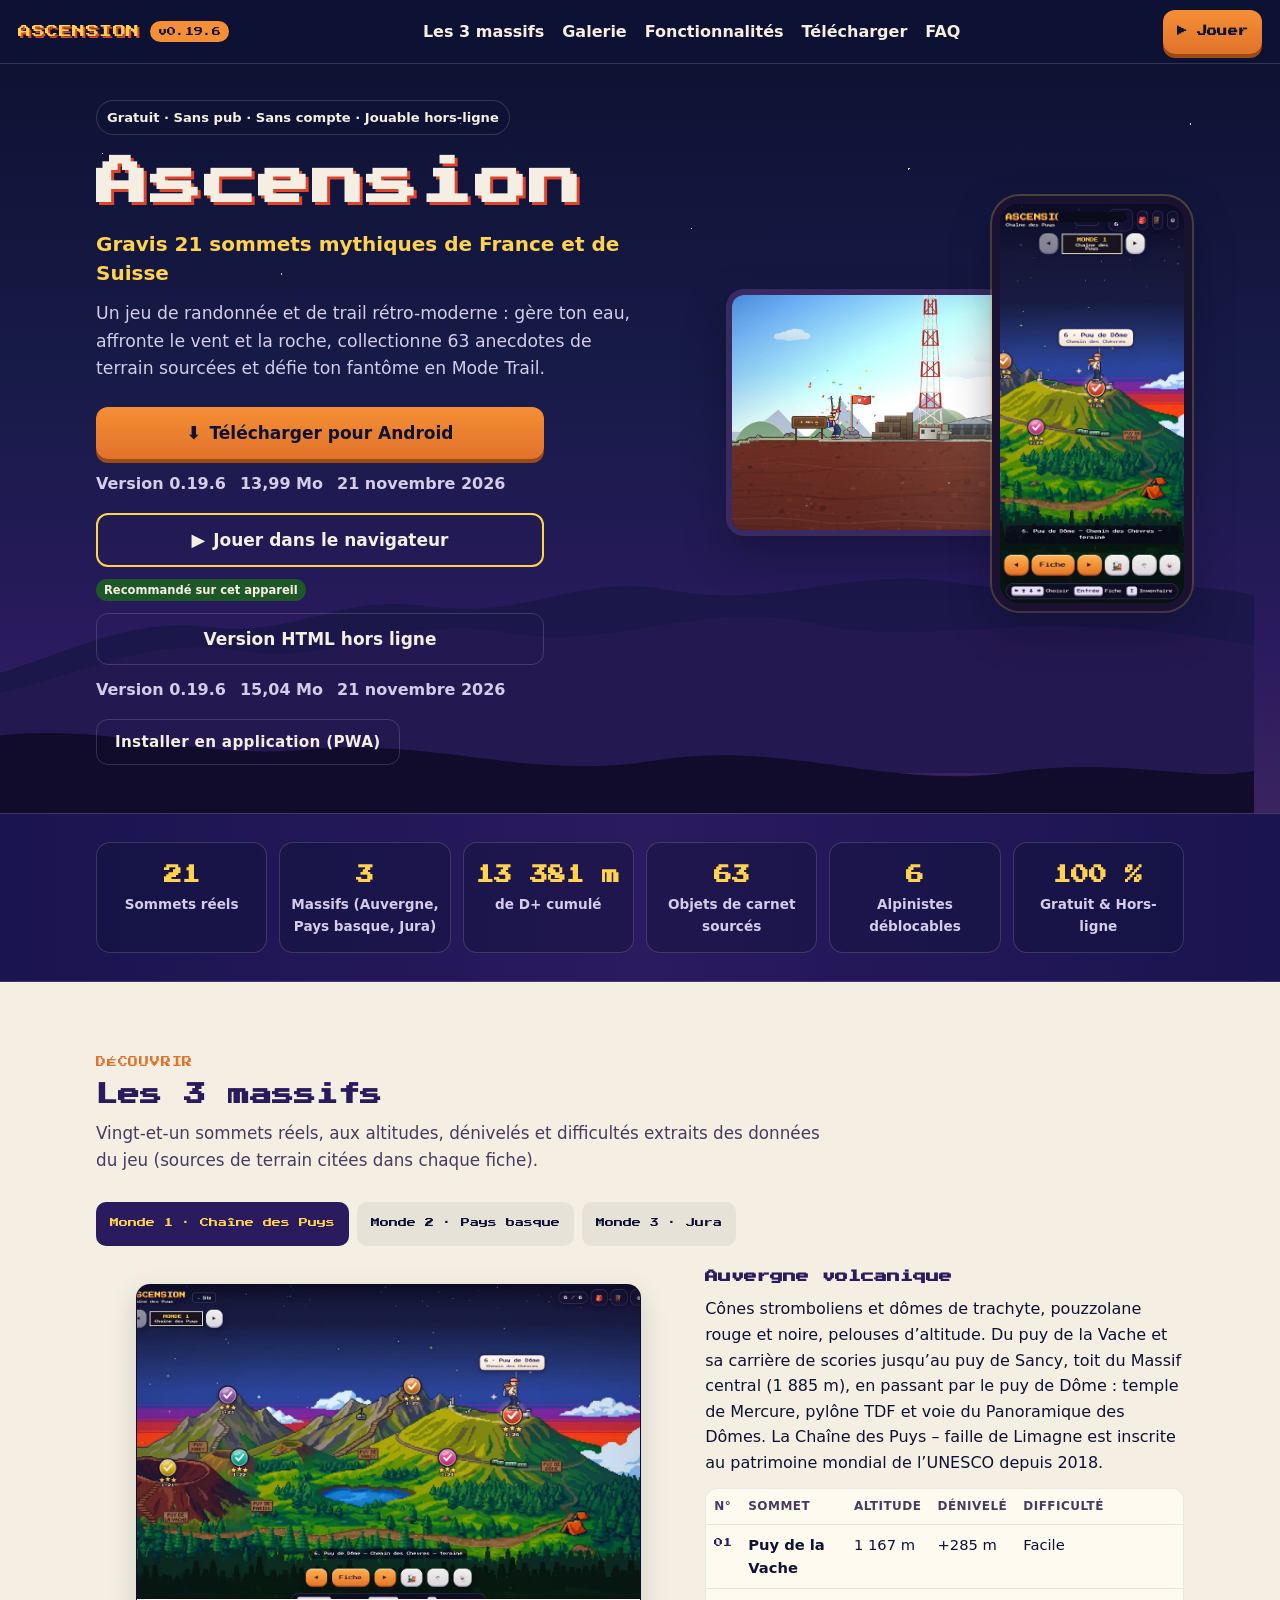
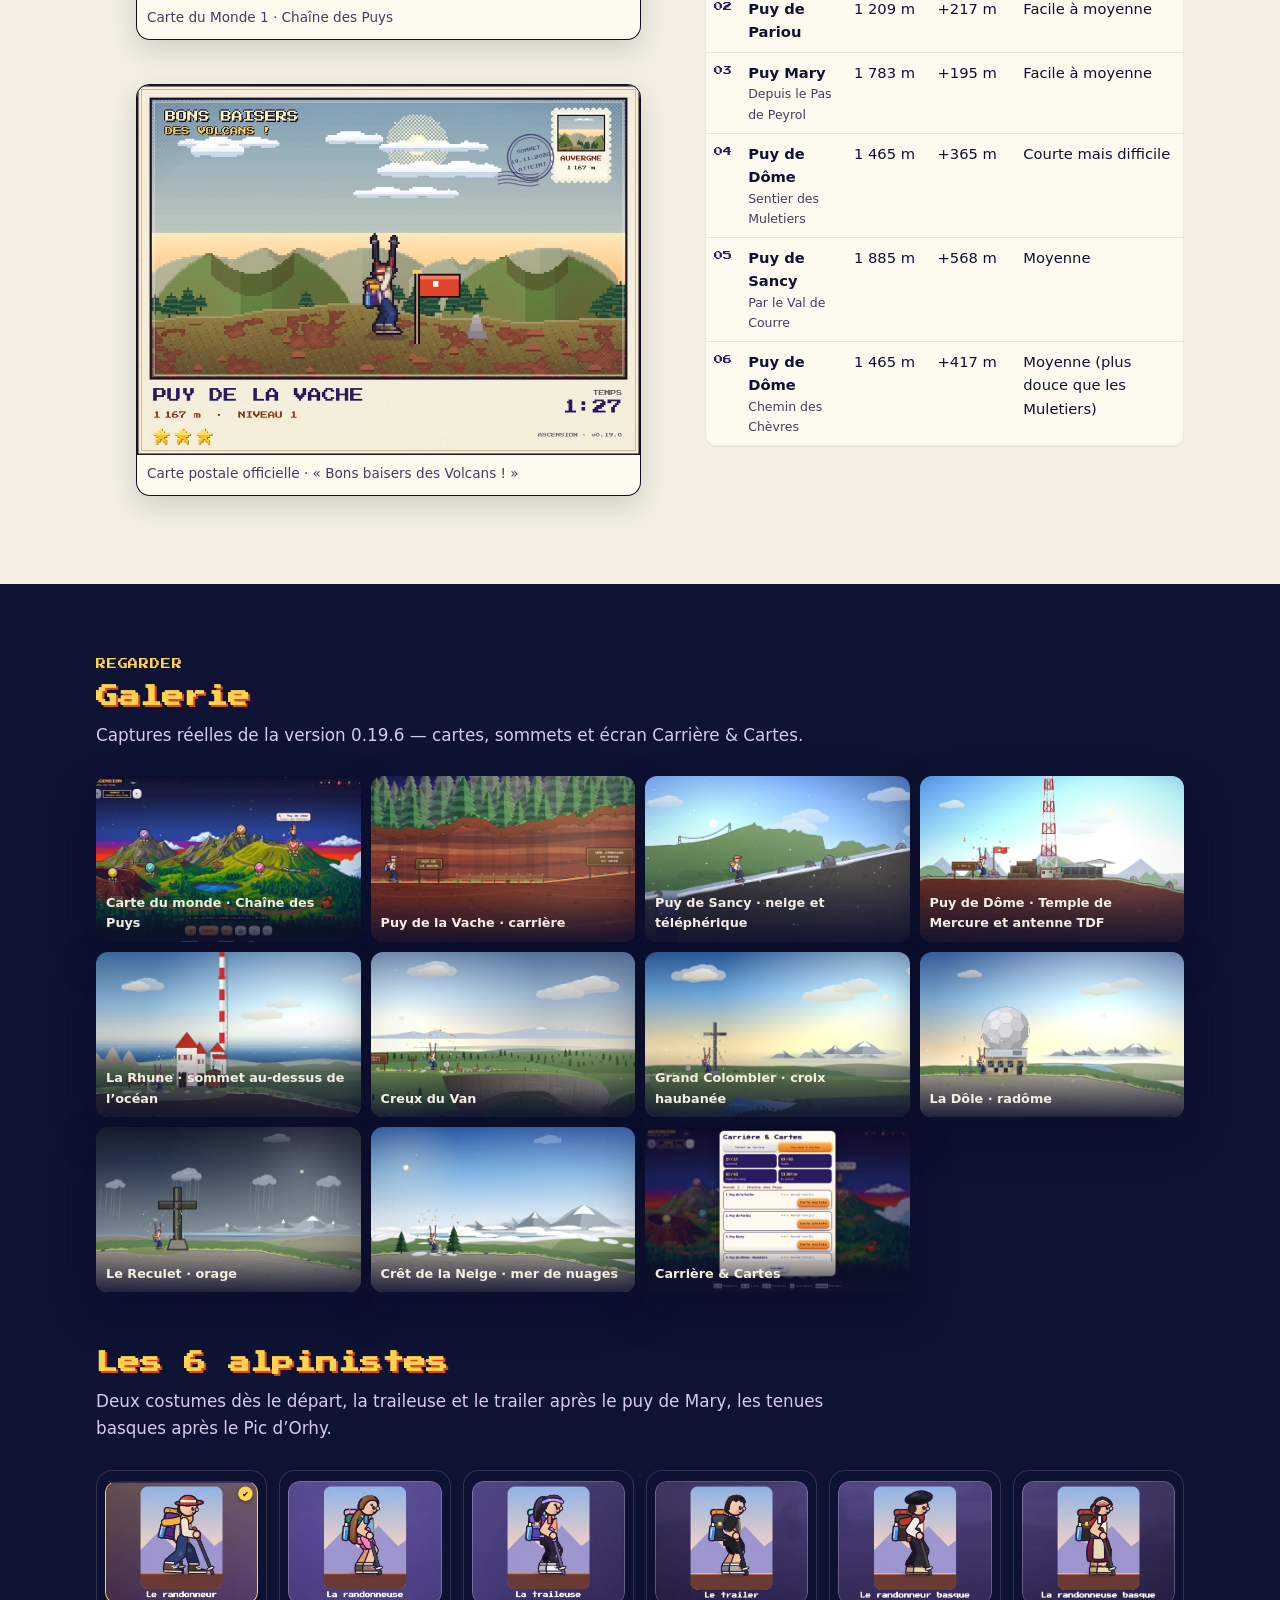
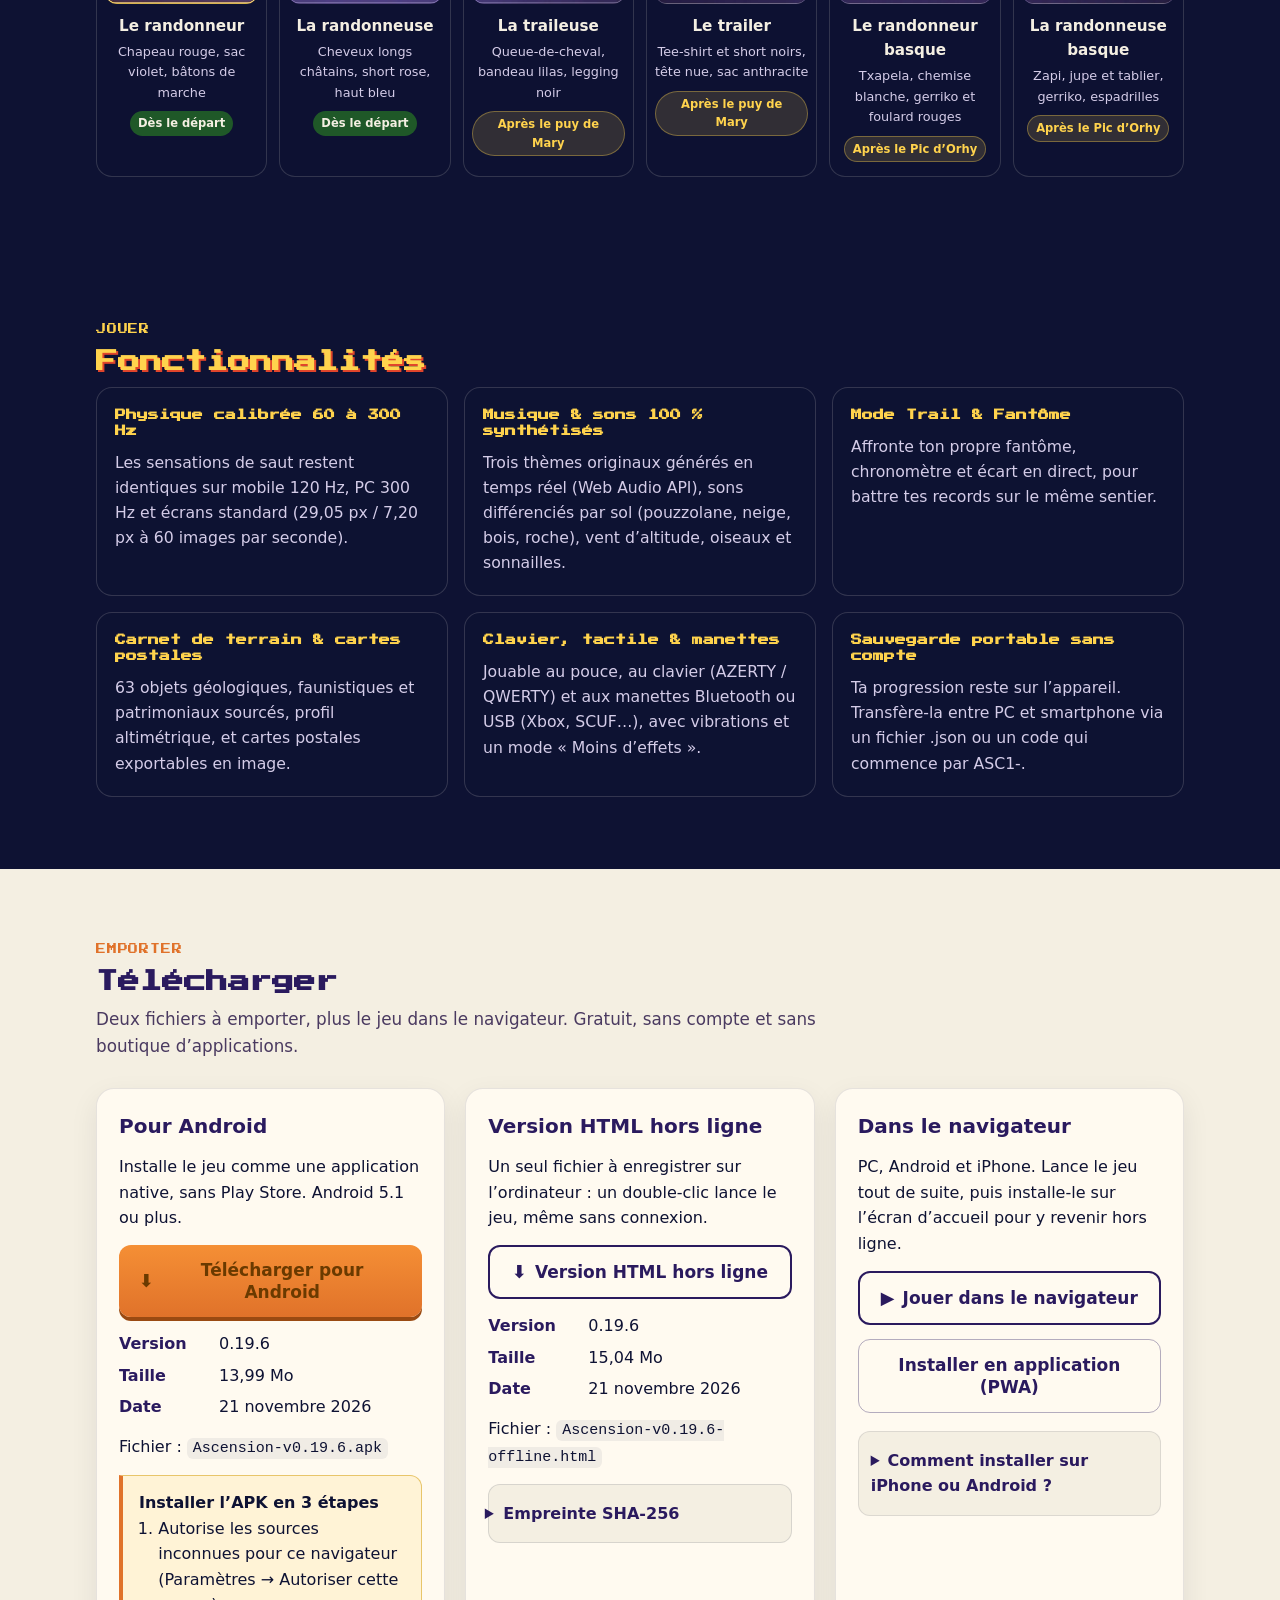
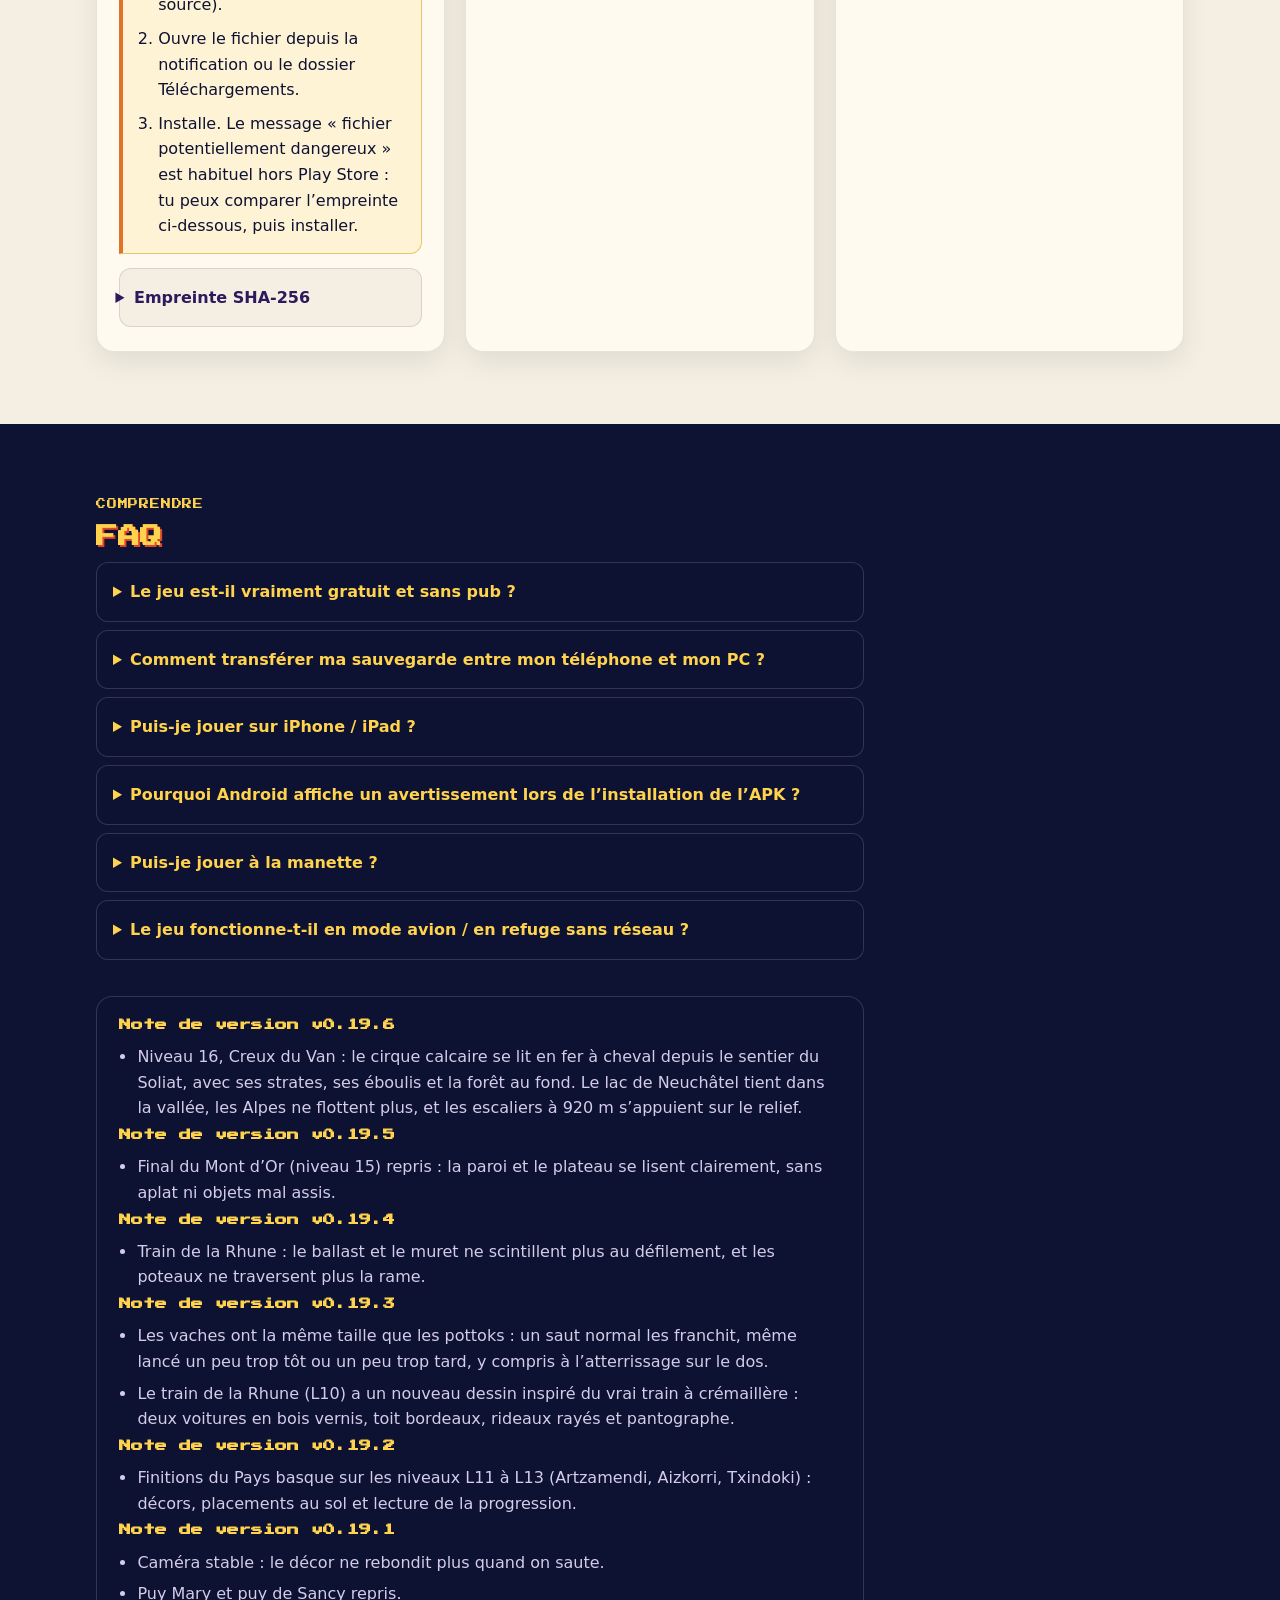
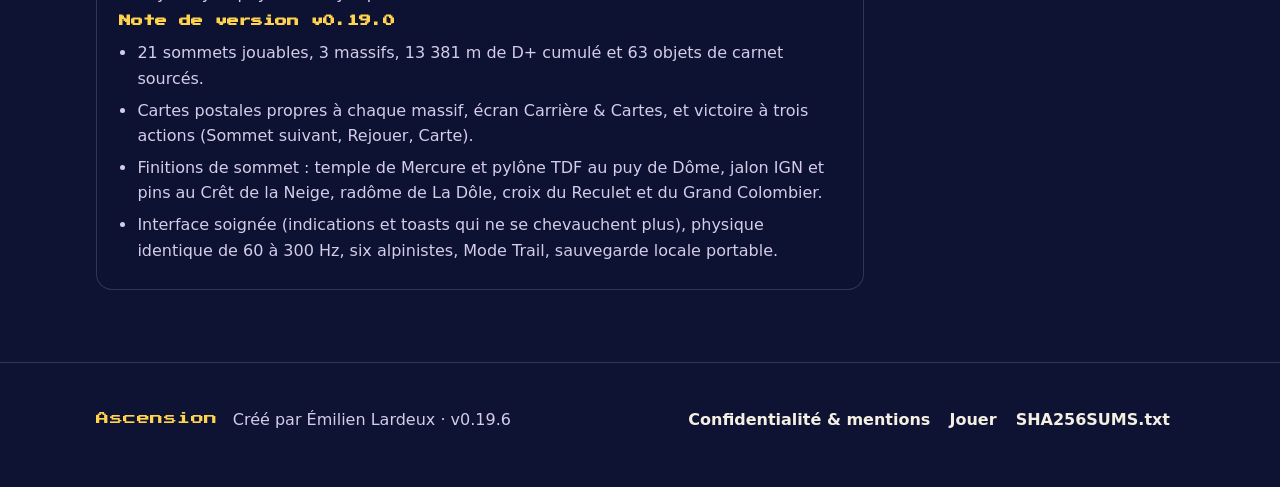
==== commit 3a1963ce: "Publication du site officiel d'Ascension v0.19.6. Jeu, APK et HTML hors-ligne passés en 0.19.6 (vers" ====
--- a/index.html
+++ b/index.html
@@ -32,7 +32,7 @@
   <header class="nav">
     <a class="brand" href="./index.html">
       <span class="brand-logo">ASCENSION</span>
-      <span class="ver-pill">v0.19.3</span>
+      <span class="ver-pill">v0.19.6</span>
     </a>
     <nav>
       <ul class="nav-links">
@@ -62,14 +62,14 @@
         <p class="hero-tagline">Gravis 21 sommets mythiques de France et de Suisse</p>
         <p class="sub">Un jeu de randonnée et de trail rétro-moderne : gère ton eau, affronte le vent et la roche, collectionne 63 anecdotes de terrain sourcées et défie ton fantôme en Mode Trail.</p>
         <div class="hero-actions">
-          <a class="btn btn-primary btn-cta" href="./downloads/Ascension-v0.19.3.apk"><span class="ico">⬇</span> Télécharger pour Android</a>
-          <p class="file-facts file-facts-inline"><span>Version 0.19.3</span><span>13,99 Mo</span><span>21 novembre 2026</span></p>
+          <a class="btn btn-primary btn-cta" href="./downloads/Ascension-v0.19.6.apk"><span class="ico">⬇</span> Télécharger pour Android</a>
+          <p class="file-facts file-facts-inline"><span>Version 0.19.6</span><span>13,99 Mo</span><span>21 novembre 2026</span></p>
           <p class="rec-line" data-rec="android" hidden><span class="rec-badge">Recommandé sur cet appareil</span></p>
           <a class="btn btn-secondary btn-cta" href="./play/"><span class="ico">▶</span> Jouer dans le navigateur</a>
           <p class="rec-line" data-rec="desktop" hidden><span class="rec-badge">Recommandé sur cet appareil</span></p>
           <p class="rec-line" data-rec="ios" hidden><span class="rec-badge">Recommandé sur cet appareil</span></p>
-          <a class="btn btn-ghost btn-cta" href="./downloads/Ascension-v0.19.3-offline.html">Version HTML hors ligne</a>
-          <p class="file-facts file-facts-inline"><span>Version 0.19.3</span><span>15,03 Mo</span><span>21 novembre 2026</span></p>
+          <a class="btn btn-ghost btn-cta" href="./downloads/Ascension-v0.19.6-offline.html">Version HTML hors ligne</a>
+          <p class="file-facts file-facts-inline"><span>Version 0.19.6</span><span>15,04 Mo</span><span>21 novembre 2026</span></p>
           <div class="hero-tertiary">
             <button class="btn btn-ghost" type="button" data-install>Installer en application (PWA)</button>
           </div>
@@ -212,7 +212,7 @@
     <div class="wrap">
       <p class="section-kicker">Regarder</p>
       <h2>Galerie</h2>
-      <p class="lead">Captures réelles de la version 0.19.3 — cartes, sommets et écran Carrière &amp; Cartes.</p>
+      <p class="lead">Captures réelles de la version 0.19.6 — cartes, sommets et écran Carrière &amp; Cartes.</p>
       <div class="gallery" data-gallery>
         <button type="button" data-full="img/gal-map.webp" data-caption="Carte du monde · Chaîne des Puys"><img src="img/gal-map.webp" width="1280" height="744" alt="Carte du Monde 1 — Chaîne des Puys" loading="eager"><span class="gallery-cap">Carte du monde · Chaîne des Puys</span></button><button type="button" data-full="img/gal-vache.webp" data-caption="Puy de la Vache · carrière"><img src="img/gal-vache.webp" width="1280" height="744" alt="Départ au puy de la Vache, carrière en rouge et noir" loading="eager"><span class="gallery-cap">Puy de la Vache · carrière</span></button><button type="button" data-full="img/gal-sancy.webp" data-caption="Puy de Sancy · neige et téléphérique"><img src="img/gal-sancy.webp" width="1280" height="744" alt="Puy de Sancy sous la neige, téléphérique en arrière-plan" loading="eager"><span class="gallery-cap">Puy de Sancy · neige et téléphérique</span></button><button type="button" data-full="img/gal-dome.webp" data-caption="Puy de Dôme · Temple de Mercure et antenne TDF"><img src="img/gal-dome.webp" width="1280" height="744" alt="Sommet du puy de Dôme : temple de Mercure et pylône TDF" loading="eager"><span class="gallery-cap">Puy de Dôme · Temple de Mercure et antenne TDF</span></button><button type="button" data-full="img/gal-rhune.webp" data-caption="La Rhune · sommet au-dessus de l’océan"><img src="img/gal-rhune.webp" width="1280" height="744" alt="Sommet de La Rhune, face à l’océan" loading="eager"><span class="gallery-cap">La Rhune · sommet au-dessus de l’océan</span></button><button type="button" data-full="img/gal-van.webp" data-caption="Creux du Van"><img src="img/gal-van.webp" width="1280" height="744" alt="Creux du Van, cirque et croix du Soliat" loading="eager"><span class="gallery-cap">Creux du Van</span></button><button type="button" data-full="img/gal-colombier.webp" data-caption="Grand Colombier · croix haubanée"><img src="img/gal-colombier.webp" width="1280" height="744" alt="Grand Colombier, croix haubanée et vue vers les Alpes" loading="eager"><span class="gallery-cap">Grand Colombier · croix haubanée</span></button><button type="button" data-full="img/gal-dole.webp" data-caption="La Dôle · radôme"><img src="img/gal-dole.webp" width="1280" height="744" alt="La Dôle, radôme et Alpes au loin" loading="eager"><span class="gallery-cap">La Dôle · radôme</span></button><button type="button" data-full="img/gal-reculet.webp" data-caption="Le Reculet · orage"><img src="img/gal-reculet.webp" width="1280" height="744" alt="Le Reculet sous l’orage, grande croix de 1892" loading="eager"><span class="gallery-cap">Le Reculet · orage</span></button><button type="button" data-full="img/gal-neige.webp" data-caption="Crêt de la Neige · mer de nuages"><img src="img/gal-neige.webp" width="1280" height="744" alt="Crêt de la Neige, mer de nuages et Mont-Blanc au loin" loading="eager"><span class="gallery-cap">Crêt de la Neige · mer de nuages</span></button><button type="button" data-full="img/gal-career.webp" data-caption="Carrière &amp; Cartes"><img src="img/gal-career.webp" width="1280" height="744" alt="Écran Carrière &amp; Cartes : 21 sommets, 63 étoiles, 13 381 m de D+" loading="eager"><span class="gallery-cap">Carrière &amp; Cartes</span></button>
       </div>
@@ -297,13 +297,13 @@
         <article class="dl-card">
           <h3>Pour Android</h3>
           <p>Installe le jeu comme une application native, sans Play Store. Android 5.1 ou plus.</p>
-          <a class="btn btn-primary btn-cta" href="./downloads/Ascension-v0.19.3.apk"><span class="ico">⬇</span> Télécharger pour Android</a>
+          <a class="btn btn-primary btn-cta" href="./downloads/Ascension-v0.19.6.apk"><span class="ico">⬇</span> Télécharger pour Android</a>
           <ul class="file-facts">
-            <li><span>Version</span> 0.19.3</li>
+            <li><span>Version</span> 0.19.6</li>
             <li><span>Taille</span> 13,99 Mo</li>
             <li><span>Date</span> 21 novembre 2026</li>
           </ul>
-          <p class="file-name">Fichier : <code>Ascension-v0.19.3.apk</code></p>
+          <p class="file-name">Fichier : <code>Ascension-v0.19.6.apk</code></p>
           <div class="install-box">
             <p class="install-box-title">Installer l’APK en 3 étapes</p>
             <ol>
@@ -314,9 +314,9 @@
           </div>
           <details class="sha-details">
             <summary>Empreinte SHA-256</summary>
-            <p class="sha-meta">13 990 722 octets</p>
-            <p class="sha" id="shaApk">e8496b6dd74fcc0cc196bee7f5013f2027d1b6a54adc33ccd0ec9014f59deacd</p>
-            <p class="sha-actions"><button class="btn btn-ghost" type="button" data-copy="e8496b6dd74fcc0cc196bee7f5013f2027d1b6a54adc33ccd0ec9014f59deacd">Copier l’empreinte</button>
+            <p class="sha-meta">13 993 055 octets</p>
+            <p class="sha" id="shaApk">899a3115d5944bcdd6d8e1064101067218c7a010dfe5b754b7b9556445b9ad43</p>
+            <p class="sha-actions"><button class="btn btn-ghost" type="button" data-copy="899a3115d5944bcdd6d8e1064101067218c7a010dfe5b754b7b9556445b9ad43">Copier l’empreinte</button>
                <a href="./downloads/SHA256SUMS.txt">SHA256SUMS.txt</a></p>
           </details>
         </article>
@@ -324,18 +324,18 @@
         <article class="dl-card">
           <h3>Version HTML hors ligne</h3>
           <p>Un seul fichier à enregistrer sur l’ordinateur : un double-clic lance le jeu, même sans connexion.</p>
-          <a class="btn btn-secondary btn-cta" href="./downloads/Ascension-v0.19.3-offline.html"><span class="ico">⬇</span> Version HTML hors ligne</a>
+          <a class="btn btn-secondary btn-cta" href="./downloads/Ascension-v0.19.6-offline.html"><span class="ico">⬇</span> Version HTML hors ligne</a>
           <ul class="file-facts">
-            <li><span>Version</span> 0.19.3</li>
-            <li><span>Taille</span> 15,03 Mo</li>
+            <li><span>Version</span> 0.19.6</li>
+            <li><span>Taille</span> 15,04 Mo</li>
             <li><span>Date</span> 21 novembre 2026</li>
           </ul>
-          <p class="file-name">Fichier : <code>Ascension-v0.19.3-offline.html</code></p>
+          <p class="file-name">Fichier : <code>Ascension-v0.19.6-offline.html</code></p>
           <details class="sha-details">
             <summary>Empreinte SHA-256</summary>
-            <p class="sha-meta">15 032 113 octets</p>
-            <p class="sha" id="shaHtml">8c9a94a21b51a12df8eb7fca7359d0b22229995a11ff6050707485837eec7de4</p>
-            <p class="sha-actions"><button class="btn btn-ghost" type="button" data-copy="8c9a94a21b51a12df8eb7fca7359d0b22229995a11ff6050707485837eec7de4">Copier l’empreinte</button>
+            <p class="sha-meta">15 039 870 octets</p>
+            <p class="sha" id="shaHtml">8cca33f994881b42d0ce0e5ba6dfd3f48d0627dc27ebf9dbccdec40f4594f88e</p>
+            <p class="sha-actions"><button class="btn btn-ghost" type="button" data-copy="8cca33f994881b42d0ce0e5ba6dfd3f48d0627dc27ebf9dbccdec40f4594f88e">Copier l’empreinte</button>
                <a href="./downloads/SHA256SUMS.txt">SHA256SUMS.txt</a></p>
           </details>
         </article>
@@ -390,6 +390,18 @@
       </div>
 
       <aside class="notes">
+        <h3>Note de version v0.19.6</h3>
+        <ul>
+          <li>Niveau 16, Creux du Van : le cirque calcaire se lit en fer à cheval depuis le sentier du Soliat, avec ses strates, ses éboulis et la forêt au fond. Le lac de Neuchâtel tient dans la vallée, les Alpes ne flottent plus, et les escaliers à 920 m s’appuient sur le relief.</li>
+        </ul>
+        <h3>Note de version v0.19.5</h3>
+        <ul>
+          <li>Final du Mont d’Or (niveau 15) repris : la paroi et le plateau se lisent clairement, sans aplat ni objets mal assis.</li>
+        </ul>
+        <h3>Note de version v0.19.4</h3>
+        <ul>
+          <li>Train de la Rhune : le ballast et le muret ne scintillent plus au défilement, et les poteaux ne traversent plus la rame.</li>
+        </ul>
         <h3>Note de version v0.19.3</h3>
         <ul>
           <li>Les vaches ont la même taille que les pottoks : un saut normal les franchit, même lancé un peu trop tôt ou un peu trop tard, y compris à l’atterrissage sur le dos.</li>
@@ -417,7 +429,7 @@
 
   <footer class="footer">
     <div class="wrap">
-      <p class="legal"><span class="legal-name">Ascension</span> <span class="legal-meta">Créé par Émilien Lardeux · v0.19.3</span></p>
+      <p class="legal"><span class="legal-name">Ascension</span> <span class="legal-meta">Créé par Émilien Lardeux · v0.19.6</span></p>
       <p>
         <a href="./privacy.html">Confidentialité &amp; mentions</a>
         <a href="./play/">Jouer</a>
--- a/css/site.css
+++ b/css/site.css
@@ -1,4 +1,4 @@
-/* Site officiel Ascension, v0.19.3
+/* Site officiel Ascension, v0.19.6
    Palette et typo alignées sur le jeu. Chemins relatifs. 0 dépendance externe. */
 
 @font-face{
